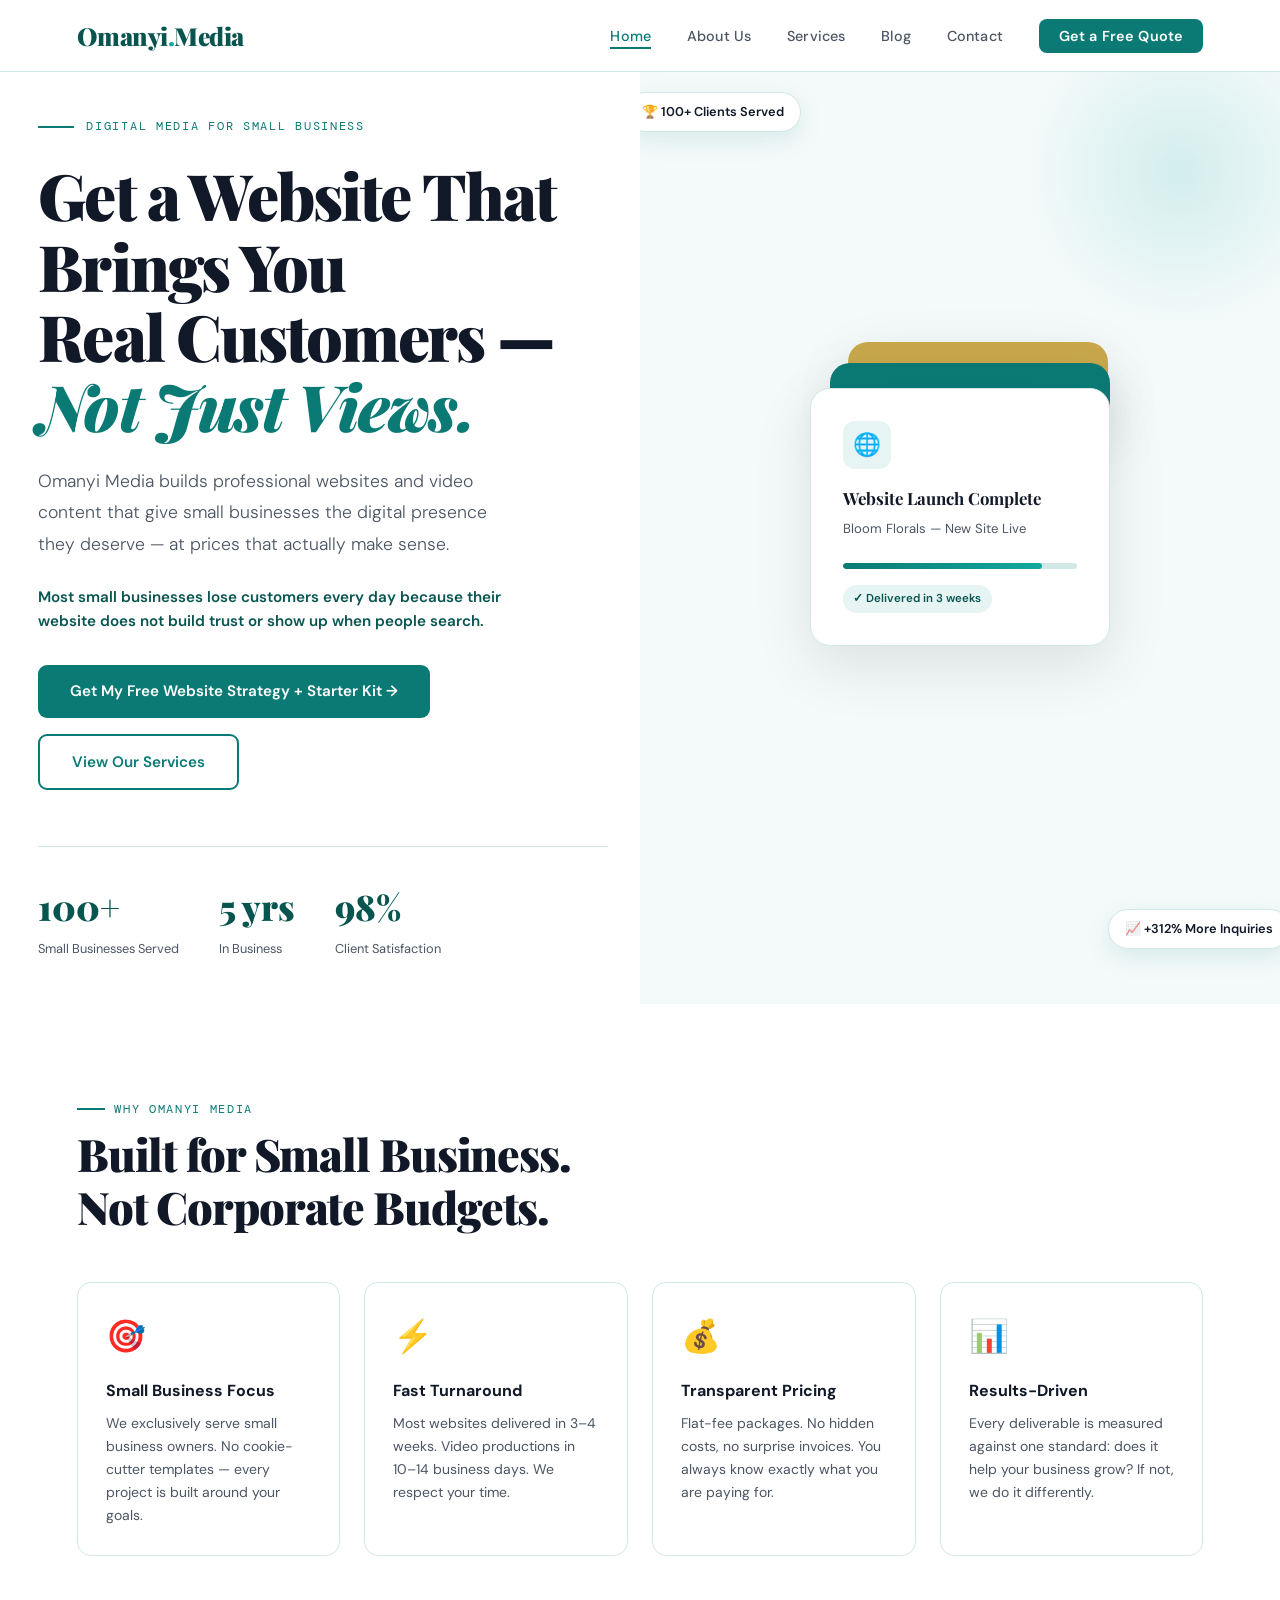
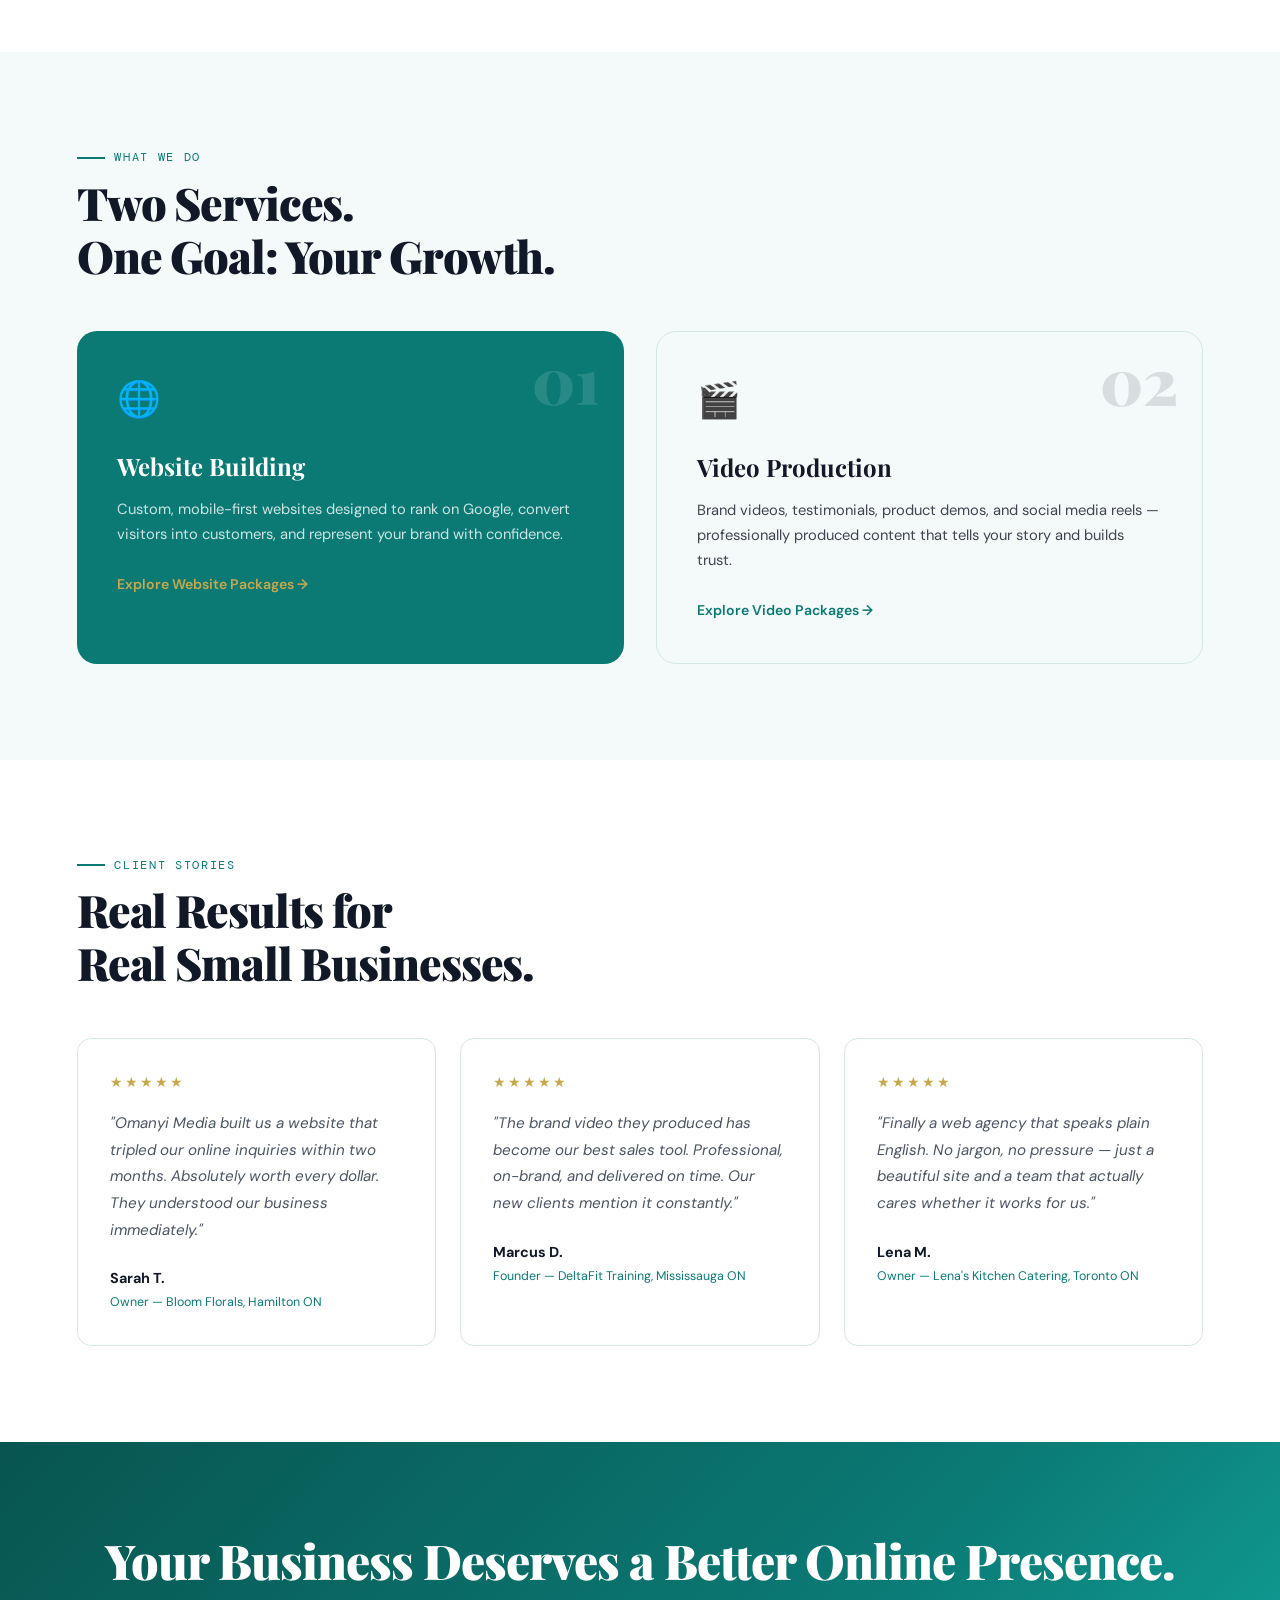
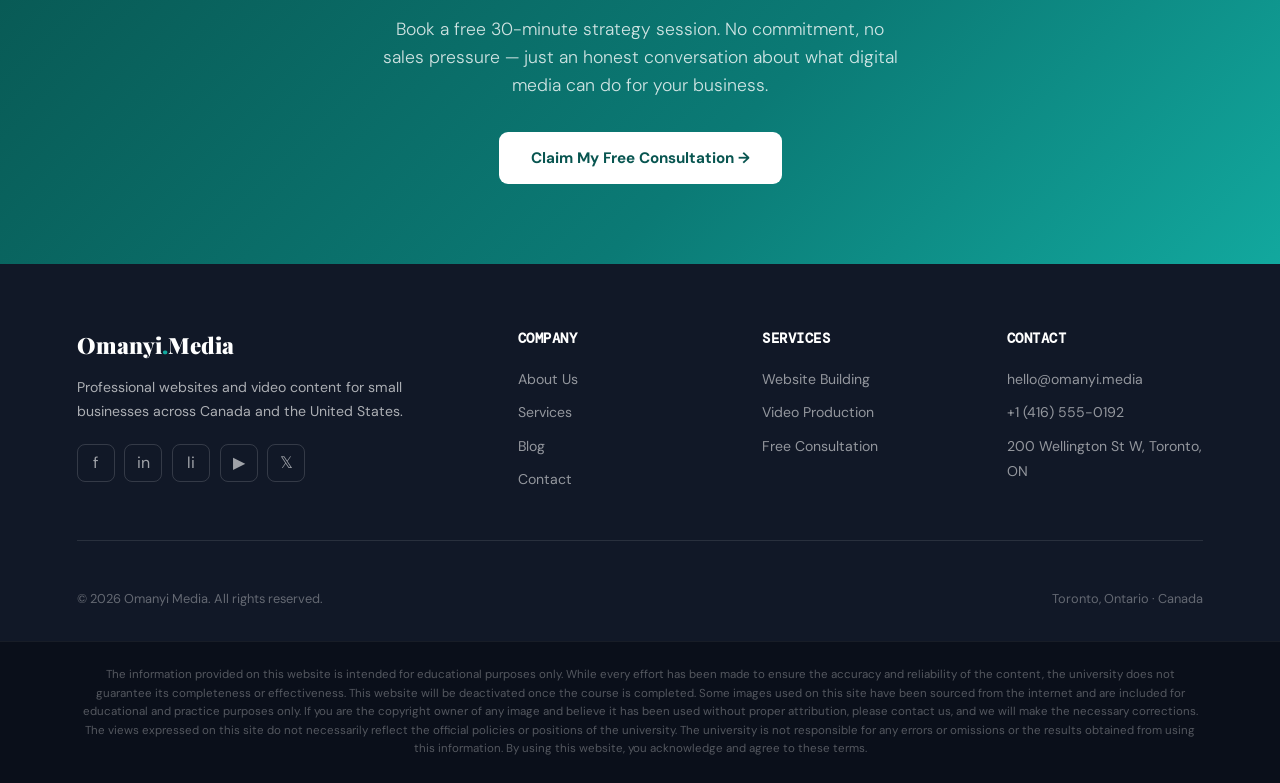
==== index.html @ 31e1c784 "Refine homepage and landing page messaging for stronger conversion" ====
<!DOCTYPE html>
<html lang="en">
<head>
  <meta charset="UTF-8">
  <meta name="viewport" content="width=device-width, initial-scale=1.0">
  <title>Omanyi Media — Digital Media for Small Business</title>
  <link rel="stylesheet" href="css/style.css">
  <style>
    /* ── HERO ── */
    .hero {
      padding-top: var(--nav-h);
      min-height: 100vh;
      display: grid;
      grid-template-columns: 1fr 1fr;
    }
    .hero-left {
      display: flex; flex-direction: column; justify-content: center;
      padding: 7% 5% 7% 6%;
    }
    .hero-eyebrow {
      font-family: 'DM Mono', monospace;
      font-size: 0.76rem; letter-spacing: 0.14em;
      color: var(--teal); text-transform: uppercase;
      display: flex; align-items: center; gap: 0.75rem;
      margin-bottom: 1.5rem;
    }
    .hero-eyebrow::before { content:''; width:36px; height:2px; background:var(--teal); }
    .hero h1 {
      font-family: 'Playfair Display', serif;
      font-size: clamp(2.8rem, 5vw, 4.4rem);
      font-weight: 900; line-height: 1.1;
      letter-spacing: -0.03em;
      color: var(--ink); margin-bottom: 1.5rem;
    }
    .hero h1 em { font-style: italic; color: var(--teal); }
    .hero-sub {
      font-size: 1.1rem; font-weight: 300;
      color: var(--ink-soft); line-height: 1.8;
      max-width: 480px; margin-bottom: 2.5rem;
    }
    .hero-actions { display: flex; gap: 1rem; flex-wrap: wrap; }
    .hero-stats {
      display: flex; gap: 2.5rem;
      margin-top: 3.5rem; padding-top: 2rem;
      border-top: 1px solid var(--border);
    }
    .stat-num {
      font-family: 'Playfair Display', serif;
      font-size: 2.2rem; font-weight: 900; color: var(--teal-dark);
    }
    .stat-label { font-size: 0.8rem; color: var(--ink-soft); margin-top: 0.2rem; }
 
    /* ── HERO RIGHT ── */
    .hero-right {
      background: var(--mist);
      display: flex; align-items: center; justify-content: center;
      position: relative; overflow: hidden;
      padding: 4rem 3rem;
    }
    .hero-right::before {
      content:'';
      position: absolute; top: -60px; right: -60px;
      width: 320px; height: 320px;
      background: radial-gradient(circle, rgba(18,168,158,0.15) 0%, transparent 70%);
      border-radius: 50%;
    }
    .hero-card-stack {
      position: relative; width: 320px; height: 420px;
    }
    .hcard {
      position: absolute; border-radius: 20px;
      padding: 2rem; box-shadow: 0 20px 60px rgba(0,0,0,0.1);
    }
    .hcard-main {
      background: var(--white); width: 300px;
      top: 60px; left: 10px; z-index: 3;
      border: 1px solid var(--border);
      animation: fadeUp 0.7s ease 0.2s both;
    }
    .hcard-b1 {
      background: var(--teal); width: 280px;
      top: 35px; left: 30px; z-index: 2; opacity: 0.55;
      animation: fadeUp 0.7s ease 0.05s both;
    }
    .hcard-b2 {
      background: var(--gold); width: 260px;
      top: 14px; left: 48px; z-index: 1; opacity: 0.3;
      animation: fadeUp 0.7s ease both;
    }
    .hcard-icon {
      width: 48px; height: 48px; border-radius: 12px;
      background: var(--teal-pale);
      display: flex; align-items: center; justify-content: center;
      font-size: 1.4rem; margin-bottom: 1rem;
    }
    .hcard-title {
      font-family: 'Playfair Display', serif;
      font-size: 1.05rem; font-weight: 700;
      color: var(--ink); margin-bottom: 0.4rem;
    }
    .hcard-sub { font-size: 0.82rem; color: var(--ink-soft); }
    .hcard-bar {
      margin-top: 1.5rem; height: 6px;
      background: var(--border); border-radius: 3px; overflow: hidden;
    }
    .hcard-bar-fill {
      height: 100%;
      background: linear-gradient(90deg, var(--teal), var(--teal-light));
      border-radius: 3px;
      animation: barGrow 1.8s ease-out 1s both;
    }
    .hcard-tag {
      margin-top: 1rem;
      display: inline-flex; align-items: center; gap: 0.4rem;
      background: var(--teal-pale); color: var(--teal-dark);
      font-size: 0.72rem; font-weight: 600;
      padding: 0.28rem 0.65rem; border-radius: 20px;
    }
    .floating-badge {
      position: absolute; z-index: 10;
      background: var(--white); border: 1px solid var(--border);
      border-radius: 50px; padding: 0.55rem 1rem;
      font-size: 0.8rem; font-weight: 600; color: var(--ink);
      box-shadow: 0 8px 24px var(--shadow);
      display: flex; align-items: center; gap: 0.5rem;
    }
    .badge-1 { bottom: 55px; right: -10px; animation: float 4s ease-in-out infinite; }
    .badge-2 { top: 20px;  left: -15px;  animation: float 4s ease-in-out 2s infinite; }
 
    /* ── VALUE PROPS ── */
    .vp-grid {
      display: grid; grid-template-columns: repeat(4, 1fr); gap: 1.5rem;
      margin-top: 3rem;
    }
    .vp-card {
      padding: 1.75rem; border: 1px solid var(--border);
      border-radius: var(--radius);
      transition: transform 0.2s, box-shadow 0.2s;
    }
    .vp-card:hover { transform: translateY(-4px); box-shadow: 0 16px 40px var(--shadow); }
    .vp-icon { font-size: 2rem; margin-bottom: 1rem; }
    .vp-title { font-weight: 700; font-size: 1rem; margin-bottom: 0.5rem; }
    .vp-desc { font-size: 0.875rem; color: var(--ink-soft); line-height: 1.65; }
 
    /* ── SERVICES PREVIEW ── */
    .svc-grid {
      display: grid; grid-template-columns: 1fr 1fr; gap: 2rem;
      margin-top: 3rem;
    }
    .svc-card {
      border-radius: 20px; padding: 2.5rem; position: relative; overflow: hidden;
      transition: transform 0.2s, box-shadow 0.2s;
    }
    .svc-card:hover { transform: translateY(-4px); box-shadow: 0 20px 48px var(--shadow); }
    .svc-card.teal { background: var(--teal); color: var(--white); }
    .svc-card.light { background: var(--mist); border: 1px solid var(--border); }
    .svc-num {
      font-family: 'Playfair Display', serif;
      font-size: 4rem; font-weight: 900; opacity: 0.12;
      position: absolute; top: 1rem; right: 1.5rem; line-height: 1;
    }
    .svc-icon { font-size: 2.2rem; margin-bottom: 1.25rem; }
    .svc-name {
      font-family: 'Playfair Display', serif;
      font-size: 1.5rem; font-weight: 700; margin-bottom: 0.75rem;
    }
    .svc-desc { font-size: 0.92rem; line-height: 1.7; opacity: 0.8; margin-bottom: 1.5rem; }
    .svc-link {
      font-size: 0.88rem; font-weight: 600;
      display: inline-flex; align-items: center; gap: 0.4rem;
    }
    .svc-card.teal .svc-link { color: var(--gold); }
    .svc-card.light .svc-link { color: var(--teal); }
 
    /* ── TESTIMONIALS ── */
    .testi-grid {
      display: grid; grid-template-columns: repeat(3, 1fr); gap: 1.5rem;
      margin-top: 3rem;
    }
    .testi-card {
      background: var(--white); border: 1px solid var(--border);
      border-radius: var(--radius); padding: 2rem;
    }
    .testi-stars { color: var(--gold); font-size: 0.9rem; margin-bottom: 1rem; letter-spacing: 2px; }
    .testi-text {
      font-size: 0.95rem; font-style: italic;
      color: var(--ink-soft); line-height: 1.75; margin-bottom: 1.5rem;
    }
    .testi-name { font-weight: 700; font-size: 0.9rem; }
    .testi-role { font-size: 0.78rem; color: var(--teal); margin-top: 0.2rem; }
 
    /* ── CTA BAND ── */
    .cta-band {
      background: linear-gradient(135deg, var(--teal-dark) 0%, var(--teal) 60%, var(--teal-light) 100%);
      padding: 5rem 6%; text-align: center; color: var(--white);
    }
    .cta-band h2 {
      font-family: 'Playfair Display', serif;
      font-size: clamp(2rem, 4vw, 3rem);
      font-weight: 900; margin-bottom: 1rem; letter-spacing: -0.02em;
    }
    .cta-band p {
      font-size: 1.1rem; opacity: 0.8; margin-bottom: 2rem;
      max-width: 520px; margin-left: auto; margin-right: auto;
      font-weight: 300;
    }
  </style>
</head>
<body>
 
<!-- NAV -->
<nav class="navbar">
  <a href="index.html" class="nav-logo">Omanyi<span>.</span>Media</a>
  <ul class="nav-links">
    <li><a href="index.html" class="active">Home</a></li>
    <li><a href="about.html">About Us</a></li>
    <li><a href="services.html">Services</a></li>
    <li><a href="blog.html">Blog</a></li>
    <li><a href="contact.html">Contact</a></li>
    <li><a href="landing.html" class="nav-cta">Get a Free Quote</a></li>
  </ul>
</nav>
 
<!-- HERO -->
<section class="hero">
  <div class="hero-left">
    <div class="hero-eyebrow fade-up">Digital Media for Small Business</div>
    <h1 class="fade-up delay-1">
  Get a Website That Brings You<br>
  Real Customers —<br>
  <em>Not Just Views.</em>
</h1>
    <p class="hero-sub fade-up delay-2">
  Omanyi Media builds professional websites and video content
  that give small businesses the digital presence they deserve —
  at prices that actually make sense.
</p>

<p class="urgency-note fade-up delay-2">
  Most small businesses lose customers every day because their website does not build trust or show up when people search.
</p>
    <div class="hero-actions fade-up delay-3">
      <a href="landing.html" class="btn-primary">Get My Free Website Strategy + Starter Kit →</a>
      <a href="services.html" class="btn-outline">View Our Services</a>
    </div>
    <div class="hero-stats fade-up delay-4">
      <div>
        <div class="stat-num">100+</div>
        <div class="stat-label">Small Businesses Served</div>
      </div>
      <div>
        <div class="stat-num">5 yrs</div>
        <div class="stat-label">In Business</div>
      </div>
      <div>
        <div class="stat-num">98%</div>
        <div class="stat-label">Client Satisfaction</div>
      </div>
    </div>
  </div>
 
  <div class="hero-right">
    <div class="floating-badge badge-2">🏆 100+ Clients Served</div>
    <div class="hero-card-stack">
      <div class="hcard hcard-b2"></div>
      <div class="hcard hcard-b1"></div>
      <div class="hcard hcard-main">
        <div class="hcard-icon">🌐</div>
        <div class="hcard-title">Website Launch Complete</div>
        <div class="hcard-sub">Bloom Florals — New Site Live</div>
        <div class="hcard-bar"><div class="hcard-bar-fill"></div></div>
        <div class="hcard-tag">✓ Delivered in 3 weeks</div>
      </div>
    </div>
    <div class="floating-badge badge-1">📈 +312% More Inquiries</div>
  </div>
</section>
 
<!-- VALUE PROPOSITIONS -->
<section class="section">
  <div class="section-label">Why Omanyi Media</div>
  <h2 class="section-title">Built for Small Business.<br>Not Corporate Budgets.</h2>
  <div class="vp-grid">
    <div class="vp-card">
      <div class="vp-icon">🎯</div>
      <div class="vp-title">Small Business Focus</div>
      <p class="vp-desc">We exclusively serve small business owners. No cookie-cutter templates — every project is built around your goals.</p>
    </div>
    <div class="vp-card">
      <div class="vp-icon">⚡</div>
      <div class="vp-title">Fast Turnaround</div>
      <p class="vp-desc">Most websites delivered in 3–4 weeks. Video productions in 10–14 business days. We respect your time.</p>
    </div>
    <div class="vp-card">
      <div class="vp-icon">💰</div>
      <div class="vp-title">Transparent Pricing</div>
      <p class="vp-desc">Flat-fee packages. No hidden costs, no surprise invoices. You always know exactly what you are paying for.</p>
    </div>
    <div class="vp-card">
      <div class="vp-icon">📊</div>
      <div class="vp-title">Results-Driven</div>
      <p class="vp-desc">Every deliverable is measured against one standard: does it help your business grow? If not, we do it differently.</p>
    </div>
  </div>
</section>
 
<!-- SERVICES PREVIEW -->
<section class="section section-alt">
  <div class="section-label">What We Do</div>
  <h2 class="section-title">Two Services.<br>One Goal: Your Growth.</h2>
  <div class="svc-grid">
    <div class="svc-card teal">
      <div class="svc-num">01</div>
      <div class="svc-icon">🌐</div>
      <div class="svc-name">Website Building</div>
      <p class="svc-desc">Custom, mobile-first websites designed to rank on Google, convert visitors into customers, and represent your brand with confidence.</p>
      <a href="services.html" class="svc-link">Explore Website Packages →</a>
    </div>
    <div class="svc-card light">
      <div class="svc-num">02</div>
      <div class="svc-icon">🎬</div>
      <div class="svc-name">Video Production</div>
      <p class="svc-desc">Brand videos, testimonials, product demos, and social media reels — professionally produced content that tells your story and builds trust.</p>
      <a href="services.html" class="svc-link">Explore Video Packages →</a>
    </div>
  </div>
</section>
 
<!-- TESTIMONIALS -->
<section class="section">
  <div class="section-label">Client Stories</div>
  <h2 class="section-title">Real Results for<br>Real Small Businesses.</h2>
  <div class="testi-grid">
    <div class="testi-card">
      <div class="testi-stars">★★★★★</div>
      <p class="testi-text">"Omanyi Media built us a website that tripled our online inquiries within two months. Absolutely worth every dollar. They understood our business immediately."</p>
      <div class="testi-name">Sarah T.</div>
      <div class="testi-role">Owner — Bloom Florals, Hamilton ON</div>
    </div>
    <div class="testi-card">
      <div class="testi-stars">★★★★★</div>
      <p class="testi-text">"The brand video they produced has become our best sales tool. Professional, on-brand, and delivered on time. Our new clients mention it constantly."</p>
      <div class="testi-name">Marcus D.</div>
      <div class="testi-role">Founder — DeltaFit Training, Mississauga ON</div>
    </div>
    <div class="testi-card">
      <div class="testi-stars">★★★★★</div>
      <p class="testi-text">"Finally a web agency that speaks plain English. No jargon, no pressure — just a beautiful site and a team that actually cares whether it works for us."</p>
      <div class="testi-name">Lena M.</div>
      <div class="testi-role">Owner — Lena's Kitchen Catering, Toronto ON</div>
    </div>
  </div>
</section>
 
<!-- CTA BAND -->
<section class="cta-band">
  <h2>Your Business Deserves a Better Online Presence.</h2>
  <p>Book a free 30-minute strategy session. No commitment, no sales pressure — just an honest conversation about what digital media can do for your business.</p>
  <a href="landing.html" class="btn-white">Claim My Free Consultation →</a>
</section>
 
<!-- FOOTER -->
<footer>
  <div class="footer-grid">
    <div>
      <a href="index.html" class="footer-logo">Omanyi<span>.</span>Media</a>
      <p class="footer-tagline">Professional websites and video content for small businesses across Canada and the United States.</p>
      <div class="social-row">
        <div class="social-btn" title="Facebook">f</div>
        <div class="social-btn" title="Instagram">in</div>
        <div class="social-btn" title="LinkedIn">li</div>
        <div class="social-btn" title="YouTube">▶</div>
        <div class="social-btn" title="X">𝕏</div>
      </div>
    </div>
    <div>
      <div class="footer-col-title">Company</div>
      <ul class="footer-links">
        <li><a href="about.html">About Us</a></li>
        <li><a href="services.html">Services</a></li>
        <li><a href="blog.html">Blog</a></li>
        <li><a href="contact.html">Contact</a></li>
      </ul>
    </div>
    <div>
      <div class="footer-col-title">Services</div>
      <ul class="footer-links">
        <li><a href="services.html">Website Building</a></li>
        <li><a href="services.html">Video Production</a></li>
        <li><a href="landing.html">Free Consultation</a></li>
      </ul>
    </div>
    <div>
      <div class="footer-col-title">Contact</div>
      <ul class="footer-links">
        <li><a href="mailto:hello@omanyi.media">hello@omanyi.media</a></li>
        <li><a href="tel:+14165550192">+1 (416) 555-0192</a></li>
        <li><a href="#">200 Wellington St W, Toronto, ON</a></li>
      </ul>
    </div>
  </div>
  <div class="footer-bottom">
    <span>© 2026 Omanyi Media. All rights reserved.</span>
    <span>Toronto, Ontario · Canada</span>
  </div>
</footer>
 
<div class="disclaimer-bar">
  The information provided on this website is intended for educational purposes only. While every effort has been made to ensure the accuracy and reliability of the content, the university does not guarantee its completeness or effectiveness. This website will be deactivated once the course is completed. Some images used on this site have been sourced from the internet and are included for educational and practice purposes only. If you are the copyright owner of any image and believe it has been used without proper attribution, please contact us, and we will make the necessary corrections. The views expressed on this site do not necessarily reflect the official policies or positions of the university. The university is not responsible for any errors or omissions or the results obtained from using this information. By using this website, you acknowledge and agree to these terms.
</div>
 
<script src="js/main.js"></script>
</body>
</html>
---- css/style.css ----
/* ─────────────────────────────────────────────
   OMANYI MEDIA — Global Stylesheet
   ───────────────────────────────────────────── */

@import url('https://fonts.googleapis.com/css2?family=Playfair+Display:ital,wght@0,400;0,700;0,900;1,400&family=DM+Sans:wght@300;400;500;600&family=DM+Mono:wght@400;500&display=swap');

:root {
  --teal:       #0B7A75;
  --teal-light: #12A89E;
  --teal-pale:  #E6F4F3;
  --teal-dark:  #085550;
  --ink:        #111827;
  --ink-soft:   #4B5563;
  --mist:       #F4FAFA;
  --white:      #FFFFFF;
  --gold:       #C9A84C;
  --border:     #D1E8E7;
  --shadow:     rgba(11,122,117,0.12);
  --radius:     14px;
  --nav-h:      72px;
}

*, *::before, *::after { box-sizing: border-box; margin: 0; padding: 0; }
html { scroll-behavior: smooth; font-size: 16px; }

body {
  font-family: 'DM Sans', sans-serif;
  background: var(--white);
  color: var(--ink);
  overflow-x: hidden;
  line-height: 1.6;
}

img { max-width: 100%; display: block; }
a { text-decoration: none; color: inherit; }

/* ── NAVIGATION ───────────────────────────────── */
.navbar {
  position: fixed; top: 0; left: 0; right: 0; z-index: 999;
  height: var(--nav-h);
  background: rgba(255,255,255,0.96);
  backdrop-filter: blur(14px);
  border-bottom: 1px solid var(--border);
  display: flex; align-items: center; justify-content: space-between;
  padding: 0 6%;
}

.nav-logo {
  font-family: 'Playfair Display', serif;
  font-size: 1.55rem; font-weight: 900;
  color: var(--teal-dark);
  letter-spacing: -0.02em;
}
.nav-logo span { color: var(--teal-light); }

.nav-links {
  display: flex; align-items: center; gap: 2.25rem;
  list-style: none;
}

.nav-links a {
  font-size: 0.9rem; font-weight: 500;
  color: var(--ink-soft);
  position: relative;
  transition: color 0.2s;
  letter-spacing: 0.01em;
}
.nav-links a::after {
  content: '';
  position: absolute; bottom: -4px; left: 0; right: 0;
  height: 2px; background: var(--teal);
  transform: scaleX(0); transform-origin: left;
  transition: transform 0.25s ease;
}
.nav-links a:hover,
.nav-links a.active { color: var(--teal); }
.nav-links a:hover::after,
.nav-links a.active::after { transform: scaleX(1); }

.nav-cta {
  background: var(--teal) !important;
  color: var(--white) !important;
  padding: 0.5rem 1.25rem;
  border-radius: 8px;
  transition: background 0.2s !important;
  font-weight: 600 !important;
}
.nav-cta:hover { background: var(--teal-dark) !important; }
.nav-cta::after { display: none !important; }

/* ── BUTTONS ──────────────────────────────────── */
.btn-primary {
  display: inline-flex; align-items: center; gap: 0.5rem;
  background: var(--teal); color: var(--white);
  padding: 0.875rem 2rem; border-radius: 9px;
  border: none; cursor: pointer;
  font-family: 'DM Sans', sans-serif;
  font-size: 0.95rem; font-weight: 600;
  transition: background 0.2s, transform 0.15s;
}
.btn-primary:hover { background: var(--teal-dark); transform: translateY(-2px); }

.btn-outline {
  display: inline-flex; align-items: center; gap: 0.5rem;
  background: transparent; color: var(--teal);
  padding: 0.875rem 2rem; border-radius: 9px;
  border: 2px solid var(--teal); cursor: pointer;
  font-family: 'DM Sans', sans-serif;
  font-size: 0.95rem; font-weight: 600;
  transition: all 0.2s;
}
.btn-outline:hover { background: var(--teal); color: var(--white); }

.btn-white {
  display: inline-flex; align-items: center; gap: 0.5rem;
  background: var(--white); color: var(--teal-dark);
  padding: 0.875rem 2rem; border-radius: 9px;
  border: none; cursor: pointer;
  font-family: 'DM Sans', sans-serif;
  font-size: 0.95rem; font-weight: 700;
  transition: all 0.2s;
}
.btn-white:hover { background: var(--teal-pale); }

/* ── SECTION SCAFFOLDING ─────────────────────── */
.section { padding: 6rem 6%; }
.section-alt { background: var(--mist); }
.section-dark { background: var(--teal-dark); color: var(--white); }

.section-label {
  font-family: 'DM Mono', monospace;
  font-size: 0.74rem; letter-spacing: 0.14em;
  color: var(--teal); text-transform: uppercase;
  margin-bottom: 0.6rem;
  display: flex; align-items: center; gap: 0.6rem;
}
.section-label::before {
  content: ''; width: 28px; height: 2px; background: var(--teal);
}
.section-dark .section-label { color: rgba(255,255,255,0.6); }
.section-dark .section-label::before { background: rgba(255,255,255,0.4); }

.section-title {
  font-family: 'Playfair Display', serif;
  font-size: clamp(2rem, 3.5vw, 2.8rem);
  font-weight: 900; line-height: 1.18;
  letter-spacing: -0.025em;
  color: var(--ink); margin-bottom: 1rem;
}
.section-dark .section-title { color: var(--white); }

.section-sub {
  font-size: 1.05rem; font-weight: 300;
  color: var(--ink-soft); line-height: 1.8;
  max-width: 540px;
}
.section-dark .section-sub { color: rgba(255,255,255,0.7); }

/* ── FOOTER ──────────────────────────────────── */
footer {
  background: var(--ink);
  color: rgba(255,255,255,0.65);
  padding: 4rem 6% 2rem;
}

.footer-grid {
  display: grid;
  grid-template-columns: 2fr 1fr 1fr 1fr;
  gap: 3rem;
  margin-bottom: 3rem;
  padding-bottom: 3rem;
  border-bottom: 1px solid rgba(255,255,255,0.1);
}

.footer-logo {
  font-family: 'Playfair Display', serif;
  font-size: 1.4rem; font-weight: 900;
  color: var(--white);
  margin-bottom: 0.75rem;
  display: block;
}
.footer-logo span { color: var(--teal-light); }

.footer-tagline {
  font-size: 0.88rem; line-height: 1.7;
  margin-bottom: 1.25rem;
}
.urgency-note {
  margin-top: -1rem;
  margin-bottom: 2rem;
  max-width: 500px;
  font-size: 0.95rem;
  font-weight: 600;
  line-height: 1.6;
  color: var(--teal-dark);
}
.social-row { display: flex; gap: 0.6rem; }
.social-btn {
  width: 38px; height: 38px;
  border: 1px solid rgba(255,255,255,0.15);
  border-radius: 8px;
  display: flex; align-items: center; justify-content: center;
  font-size: 1rem; cursor: pointer;
  transition: all 0.2s; color: rgba(255,255,255,0.6);
  background: transparent;
}
.social-btn:hover { background: var(--teal); border-color: var(--teal); color: white; }

.footer-col-title {
  font-size: 0.85rem; font-weight: 700;
  color: var(--white); letter-spacing: 0.04em;
  text-transform: uppercase; margin-bottom: 1rem;
  font-family: 'DM Mono', monospace;
}

.footer-links { list-style: none; display: flex; flex-direction: column; gap: 0.5rem; }
.footer-links a {
  font-size: 0.88rem; color: rgba(255,255,255,0.55);
  transition: color 0.2s;
}
.footer-links a:hover { color: var(--teal-light); }

.footer-bottom {
  display: flex; justify-content: space-between; align-items: center;
  font-size: 0.8rem; color: rgba(255,255,255,0.35);
}

/* ── DISCLAIMER BAR ──────────────────────────── */
.disclaimer-bar {
  background: #0a0f1a;
  color: rgba(255,255,255,0.3);
  font-size: 0.72rem; line-height: 1.6;
  padding: 1.5rem 6%;
  text-align: center;
  border-top: 1px solid rgba(255,255,255,0.06);
}

/* ── CARDS ────────────────────────────────────── */
.card {
  background: var(--white);
  border: 1px solid var(--border);
  border-radius: var(--radius);
  padding: 2rem;
  transition: transform 0.2s, box-shadow 0.2s;
}
.card:hover {
  transform: translateY(-4px);
  box-shadow: 0 20px 48px var(--shadow);
}

/* ── FORM ELEMENTS ───────────────────────────── */
.form-group { display: flex; flex-direction: column; gap: 0.4rem; margin-bottom: 1rem; }
.form-group label { font-size: 0.85rem; font-weight: 600; color: var(--ink); }
.form-group input,
.form-group select,
.form-group textarea {
  padding: 0.78rem 1rem;
  border: 1.5px solid var(--border);
  border-radius: 8px;
  font-family: 'DM Sans', sans-serif;
  font-size: 0.92rem; color: var(--ink);
  background: var(--white); outline: none;
  transition: border-color 0.2s, box-shadow 0.2s;
}
.form-group input:focus,
.form-group select:focus,
.form-group textarea:focus {
  border-color: var(--teal);
  box-shadow: 0 0 0 3px rgba(11,122,117,0.1);
}
.form-group textarea { resize: vertical; min-height: 130px; }
.form-row { display: grid; grid-template-columns: 1fr 1fr; gap: 1rem; }

/* ── KEYFRAMES ───────────────────────────────── */
@keyframes fadeUp {
  from { opacity: 0; transform: translateY(24px); }
  to   { opacity: 1; transform: translateY(0); }
}
@keyframes float {
  0%, 100% { transform: translateY(0); }
  50%       { transform: translateY(-10px); }
}
@keyframes barGrow {
  from { width: 0 }
  to   { width: 85% }
}

.fade-up { animation: fadeUp 0.65s ease both; }
.delay-1 { animation-delay: 0.1s; }
.delay-2 { animation-delay: 0.2s; }
.delay-3 { animation-delay: 0.35s; }
.delay-4 { animation-delay: 0.5s; }
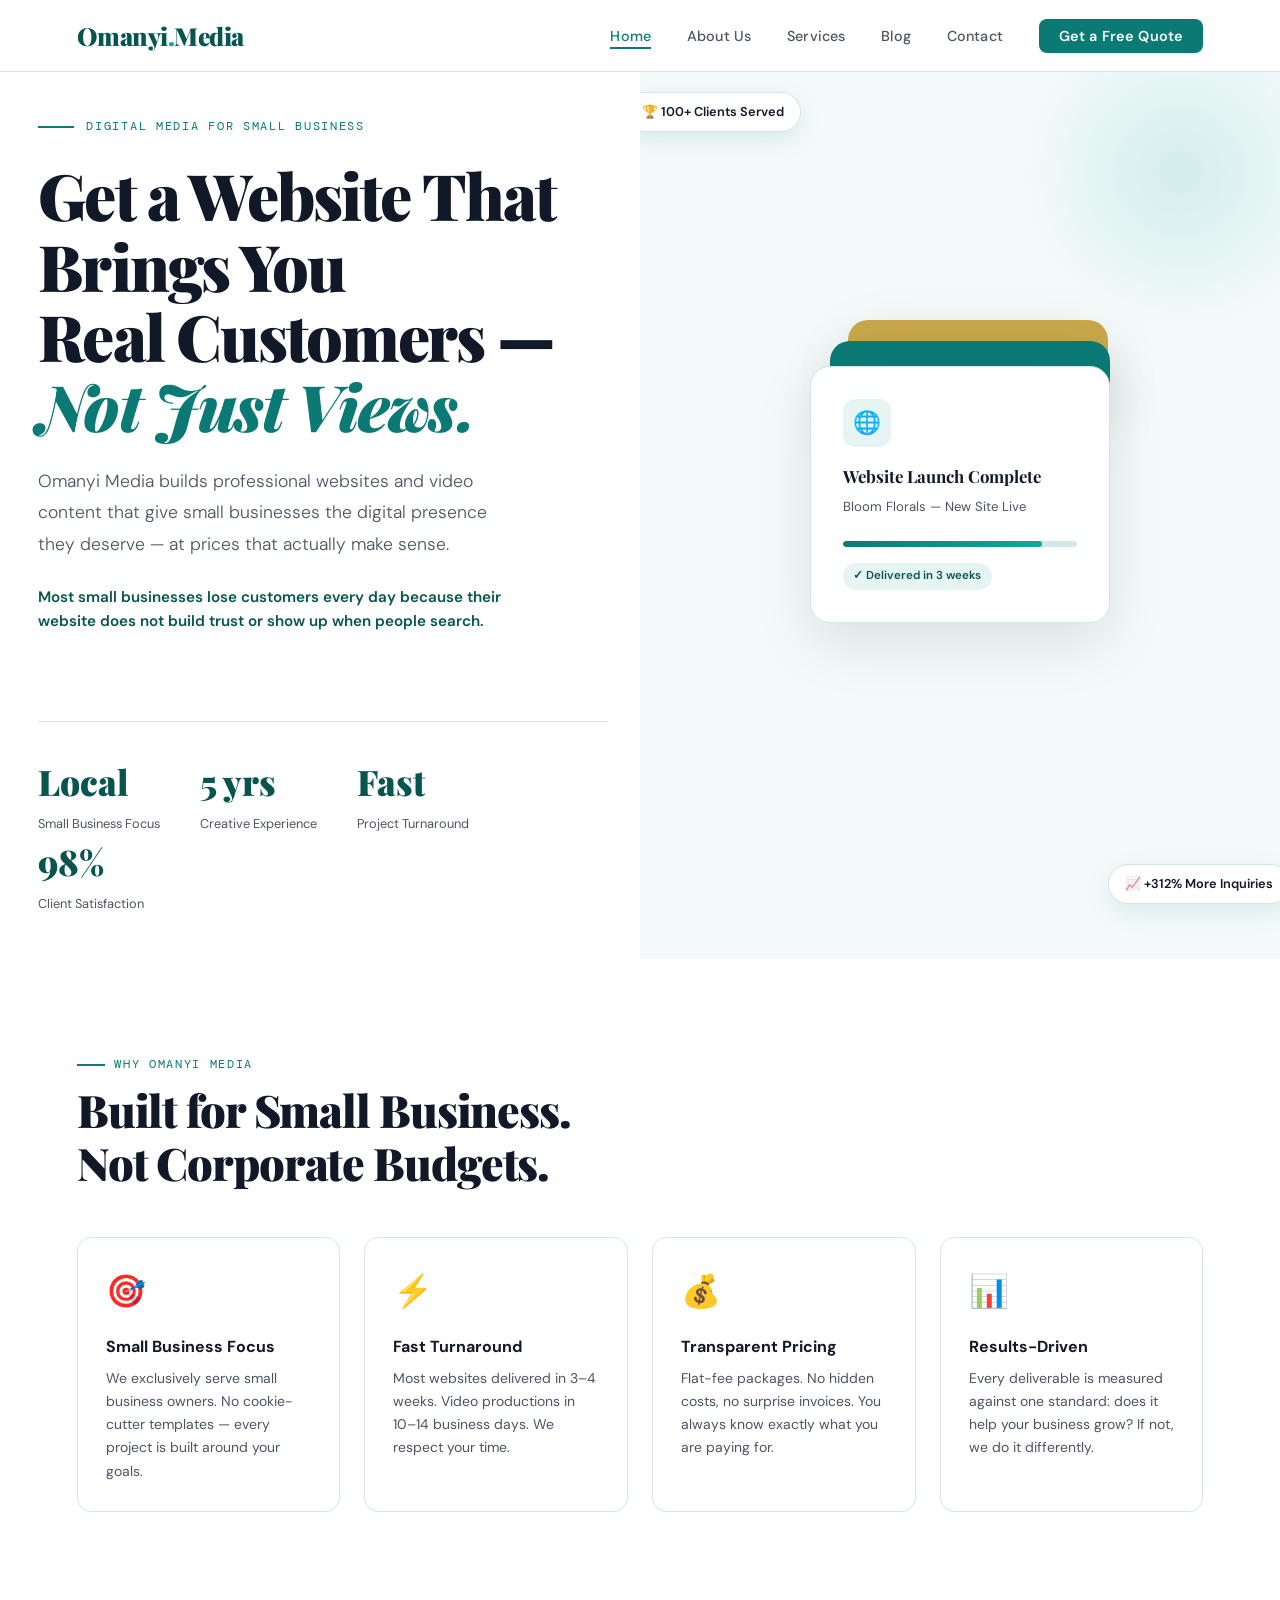
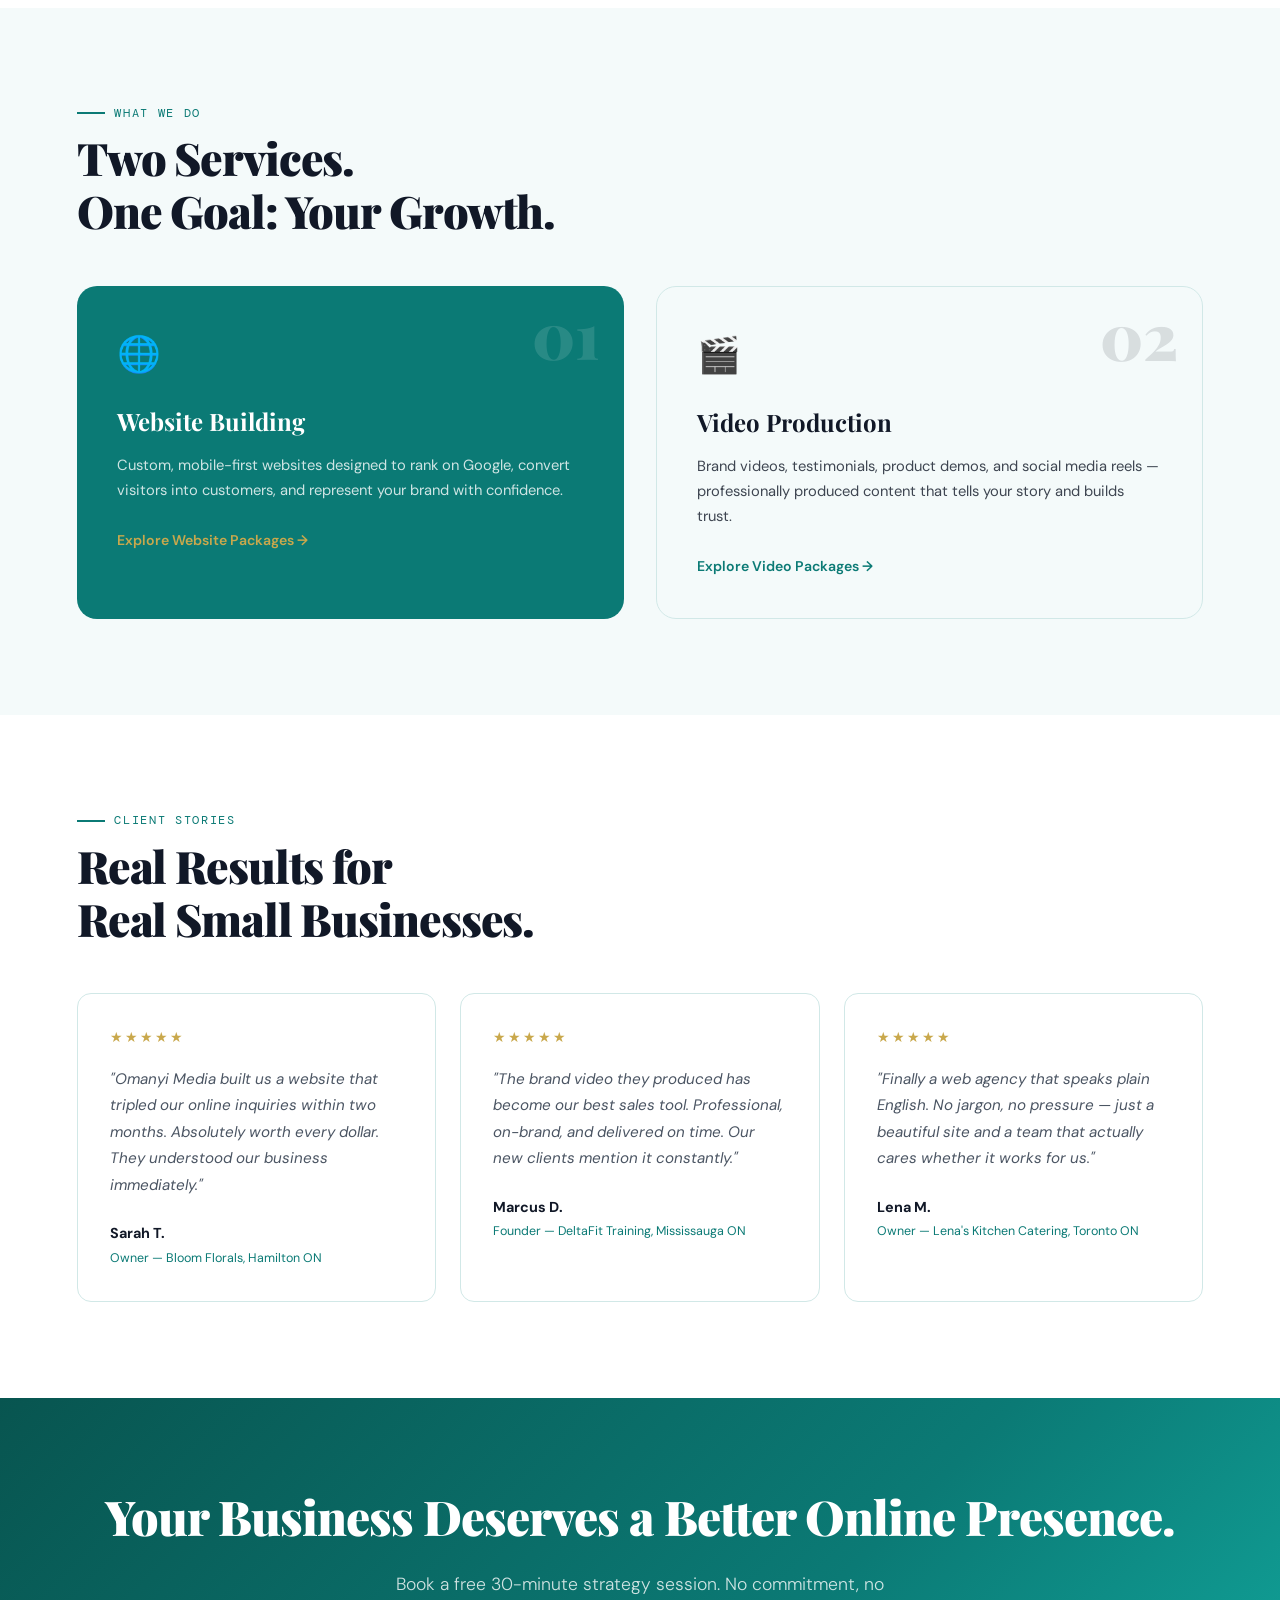
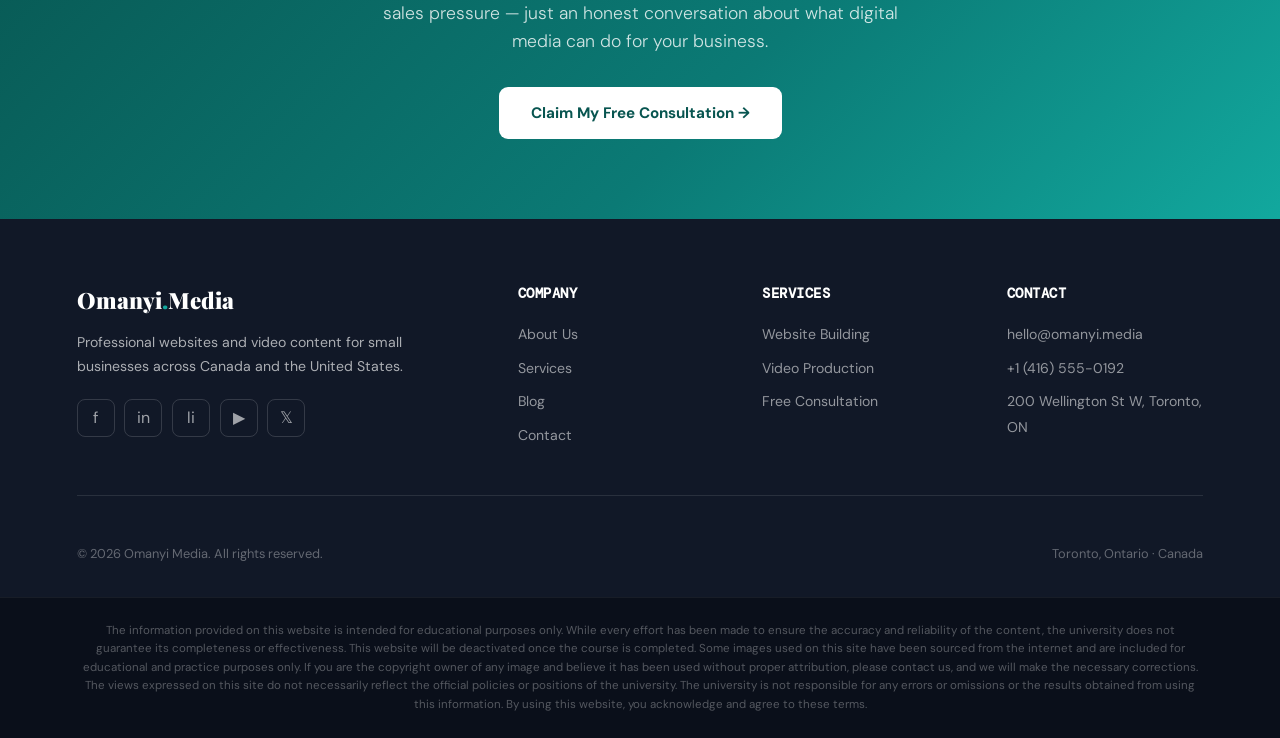
==== commit 44a438ca: "Move landing page styles into external stylesheet" ====
--- a/index.html
+++ b/index.html
@@ -239,20 +239,21 @@
 <p class="urgency-note fade-up delay-2">
   Most small businesses lose customers every day because their website does not build trust or show up when people search.
 </p>
-    <div class="hero-actions fade-up delay-3">
-      <a href="landing.html" class="btn-primary">Get My Free Website Strategy + Starter Kit →</a>
-      <a href="services.html" class="btn-outline">View Our Services</a>
-    </div>
+
     <div class="hero-stats fade-up delay-4">
-      <div>
-        <div class="stat-num">100+</div>
-        <div class="stat-label">Small Businesses Served</div>
-      </div>
-      <div>
-        <div class="stat-num">5 yrs</div>
-        <div class="stat-label">In Business</div>
-      </div>
-      <div>
+  <div>
+    <div class="stat-num">Local</div>
+    <div class="stat-label">Small Business Focus</div>
+  </div>
+  <div>
+    <div class="stat-num">5 yrs</div>
+    <div class="stat-label">Creative Experience</div>
+  </div>
+  <div>
+    <div class="stat-num">Fast</div>
+    <div class="stat-label">Project Turnaround</div>
+  </div>
+</div>
         <div class="stat-num">98%</div>
         <div class="stat-label">Client Satisfaction</div>
       </div>
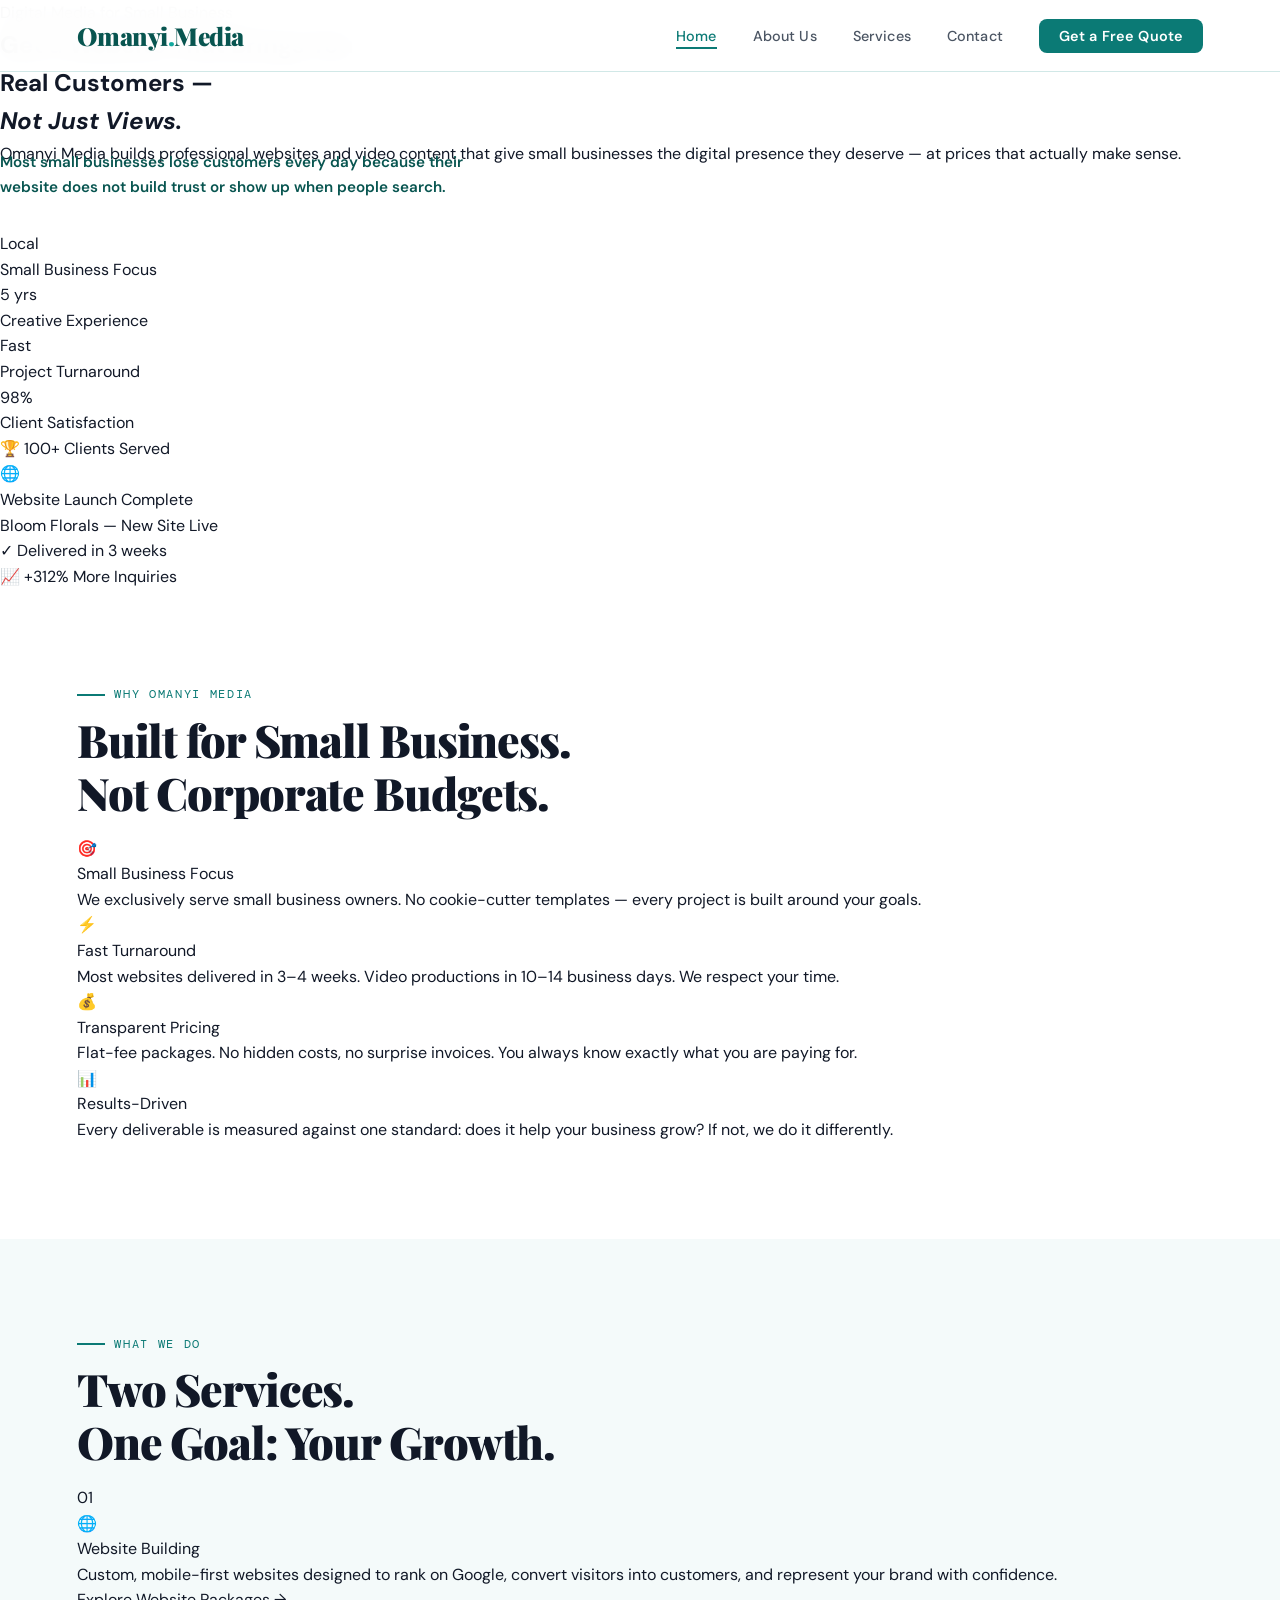
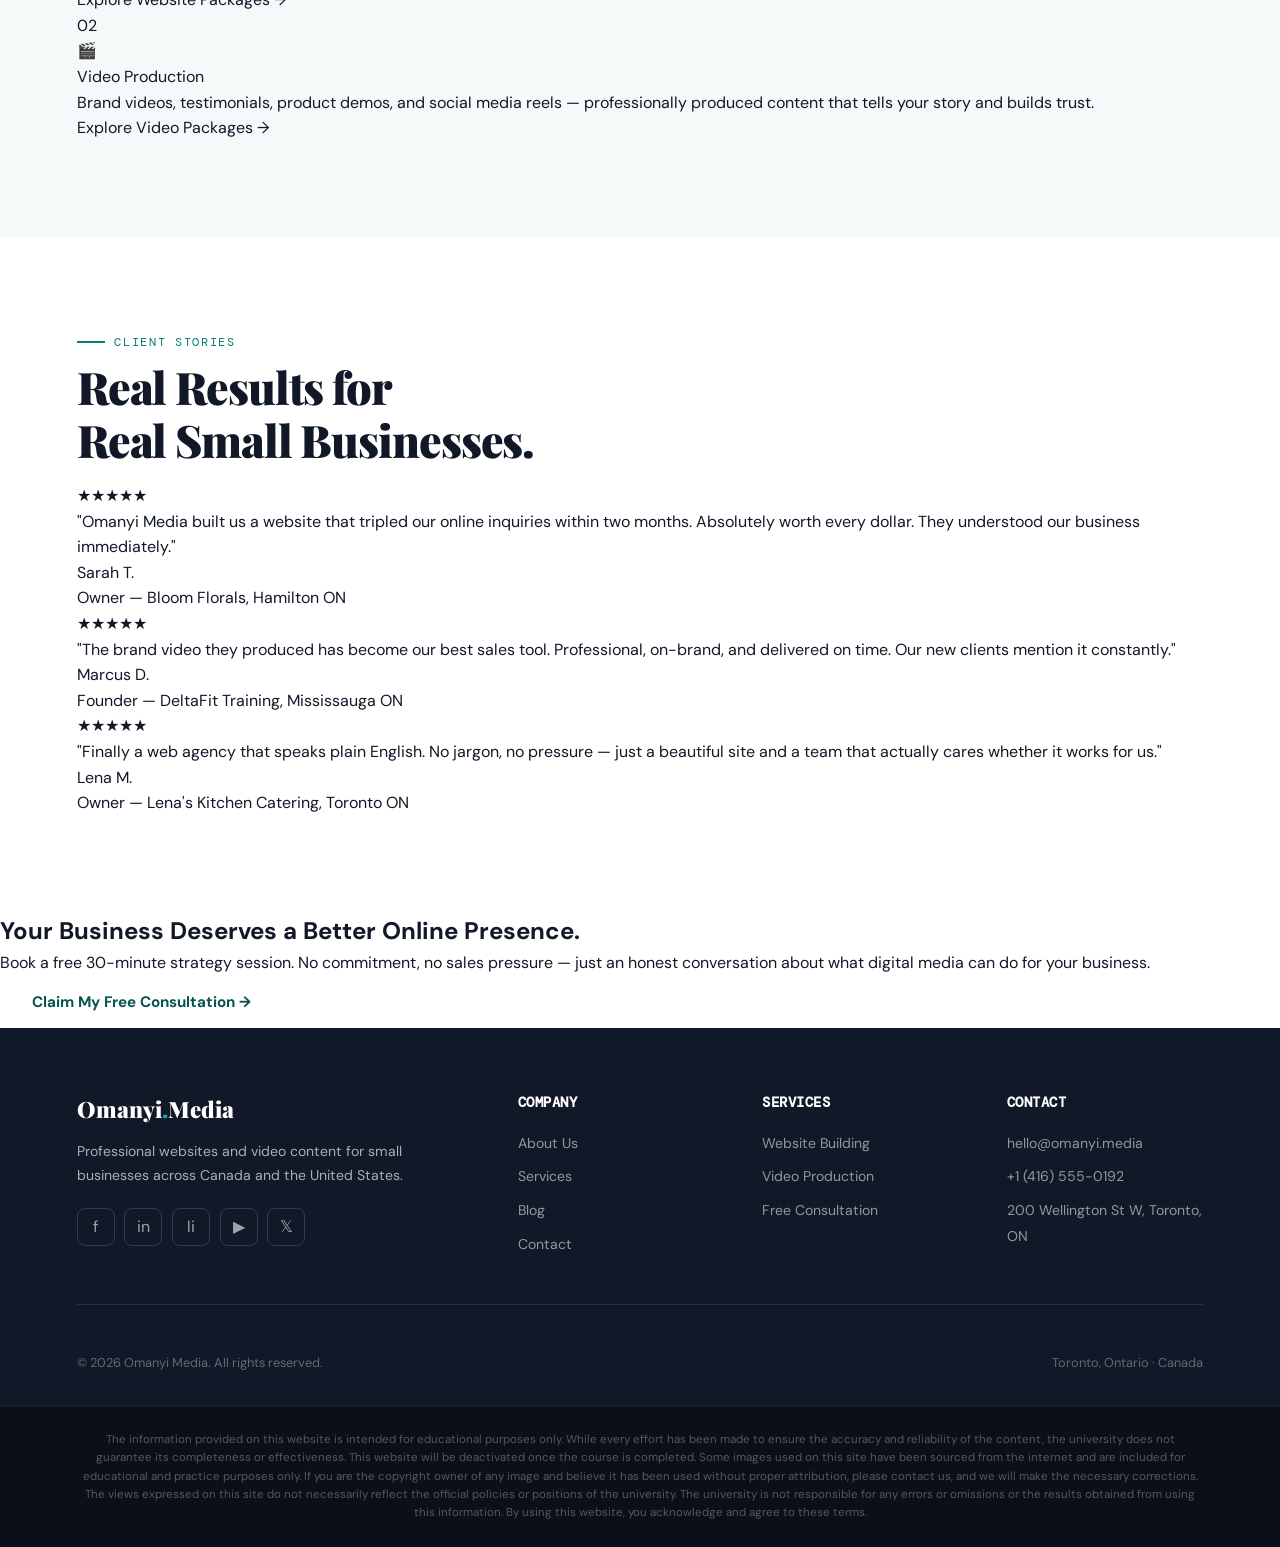
==== commit 8d0a7b0a: "changed the structure of the css files, css files for each html have their files in the css folders " ====
--- a/index.html
+++ b/index.html
@@ -5,207 +5,8 @@
   <meta name="viewport" content="width=device-width, initial-scale=1.0">
   <title>Omanyi Media — Digital Media for Small Business</title>
   <link rel="stylesheet" href="css/style.css">
-  <style>
-    /* ── HERO ── */
-    .hero {
-      padding-top: var(--nav-h);
-      min-height: 100vh;
-      display: grid;
-      grid-template-columns: 1fr 1fr;
-    }
-    .hero-left {
-      display: flex; flex-direction: column; justify-content: center;
-      padding: 7% 5% 7% 6%;
-    }
-    .hero-eyebrow {
-      font-family: 'DM Mono', monospace;
-      font-size: 0.76rem; letter-spacing: 0.14em;
-      color: var(--teal); text-transform: uppercase;
-      display: flex; align-items: center; gap: 0.75rem;
-      margin-bottom: 1.5rem;
-    }
-    .hero-eyebrow::before { content:''; width:36px; height:2px; background:var(--teal); }
-    .hero h1 {
-      font-family: 'Playfair Display', serif;
-      font-size: clamp(2.8rem, 5vw, 4.4rem);
-      font-weight: 900; line-height: 1.1;
-      letter-spacing: -0.03em;
-      color: var(--ink); margin-bottom: 1.5rem;
-    }
-    .hero h1 em { font-style: italic; color: var(--teal); }
-    .hero-sub {
-      font-size: 1.1rem; font-weight: 300;
-      color: var(--ink-soft); line-height: 1.8;
-      max-width: 480px; margin-bottom: 2.5rem;
-    }
-    .hero-actions { display: flex; gap: 1rem; flex-wrap: wrap; }
-    .hero-stats {
-      display: flex; gap: 2.5rem;
-      margin-top: 3.5rem; padding-top: 2rem;
-      border-top: 1px solid var(--border);
-    }
-    .stat-num {
-      font-family: 'Playfair Display', serif;
-      font-size: 2.2rem; font-weight: 900; color: var(--teal-dark);
-    }
-    .stat-label { font-size: 0.8rem; color: var(--ink-soft); margin-top: 0.2rem; }
- 
-    /* ── HERO RIGHT ── */
-    .hero-right {
-      background: var(--mist);
-      display: flex; align-items: center; justify-content: center;
-      position: relative; overflow: hidden;
-      padding: 4rem 3rem;
-    }
-    .hero-right::before {
-      content:'';
-      position: absolute; top: -60px; right: -60px;
-      width: 320px; height: 320px;
-      background: radial-gradient(circle, rgba(18,168,158,0.15) 0%, transparent 70%);
-      border-radius: 50%;
-    }
-    .hero-card-stack {
-      position: relative; width: 320px; height: 420px;
-    }
-    .hcard {
-      position: absolute; border-radius: 20px;
-      padding: 2rem; box-shadow: 0 20px 60px rgba(0,0,0,0.1);
-    }
-    .hcard-main {
-      background: var(--white); width: 300px;
-      top: 60px; left: 10px; z-index: 3;
-      border: 1px solid var(--border);
-      animation: fadeUp 0.7s ease 0.2s both;
-    }
-    .hcard-b1 {
-      background: var(--teal); width: 280px;
-      top: 35px; left: 30px; z-index: 2; opacity: 0.55;
-      animation: fadeUp 0.7s ease 0.05s both;
-    }
-    .hcard-b2 {
-      background: var(--gold); width: 260px;
-      top: 14px; left: 48px; z-index: 1; opacity: 0.3;
-      animation: fadeUp 0.7s ease both;
-    }
-    .hcard-icon {
-      width: 48px; height: 48px; border-radius: 12px;
-      background: var(--teal-pale);
-      display: flex; align-items: center; justify-content: center;
-      font-size: 1.4rem; margin-bottom: 1rem;
-    }
-    .hcard-title {
-      font-family: 'Playfair Display', serif;
-      font-size: 1.05rem; font-weight: 700;
-      color: var(--ink); margin-bottom: 0.4rem;
-    }
-    .hcard-sub { font-size: 0.82rem; color: var(--ink-soft); }
-    .hcard-bar {
-      margin-top: 1.5rem; height: 6px;
-      background: var(--border); border-radius: 3px; overflow: hidden;
-    }
-    .hcard-bar-fill {
-      height: 100%;
-      background: linear-gradient(90deg, var(--teal), var(--teal-light));
-      border-radius: 3px;
-      animation: barGrow 1.8s ease-out 1s both;
-    }
-    .hcard-tag {
-      margin-top: 1rem;
-      display: inline-flex; align-items: center; gap: 0.4rem;
-      background: var(--teal-pale); color: var(--teal-dark);
-      font-size: 0.72rem; font-weight: 600;
-      padding: 0.28rem 0.65rem; border-radius: 20px;
-    }
-    .floating-badge {
-      position: absolute; z-index: 10;
-      background: var(--white); border: 1px solid var(--border);
-      border-radius: 50px; padding: 0.55rem 1rem;
-      font-size: 0.8rem; font-weight: 600; color: var(--ink);
-      box-shadow: 0 8px 24px var(--shadow);
-      display: flex; align-items: center; gap: 0.5rem;
-    }
-    .badge-1 { bottom: 55px; right: -10px; animation: float 4s ease-in-out infinite; }
-    .badge-2 { top: 20px;  left: -15px;  animation: float 4s ease-in-out 2s infinite; }
- 
-    /* ── VALUE PROPS ── */
-    .vp-grid {
-      display: grid; grid-template-columns: repeat(4, 1fr); gap: 1.5rem;
-      margin-top: 3rem;
-    }
-    .vp-card {
-      padding: 1.75rem; border: 1px solid var(--border);
-      border-radius: var(--radius);
-      transition: transform 0.2s, box-shadow 0.2s;
-    }
-    .vp-card:hover { transform: translateY(-4px); box-shadow: 0 16px 40px var(--shadow); }
-    .vp-icon { font-size: 2rem; margin-bottom: 1rem; }
-    .vp-title { font-weight: 700; font-size: 1rem; margin-bottom: 0.5rem; }
-    .vp-desc { font-size: 0.875rem; color: var(--ink-soft); line-height: 1.65; }
- 
-    /* ── SERVICES PREVIEW ── */
-    .svc-grid {
-      display: grid; grid-template-columns: 1fr 1fr; gap: 2rem;
-      margin-top: 3rem;
-    }
-    .svc-card {
-      border-radius: 20px; padding: 2.5rem; position: relative; overflow: hidden;
-      transition: transform 0.2s, box-shadow 0.2s;
-    }
-    .svc-card:hover { transform: translateY(-4px); box-shadow: 0 20px 48px var(--shadow); }
-    .svc-card.teal { background: var(--teal); color: var(--white); }
-    .svc-card.light { background: var(--mist); border: 1px solid var(--border); }
-    .svc-num {
-      font-family: 'Playfair Display', serif;
-      font-size: 4rem; font-weight: 900; opacity: 0.12;
-      position: absolute; top: 1rem; right: 1.5rem; line-height: 1;
-    }
-    .svc-icon { font-size: 2.2rem; margin-bottom: 1.25rem; }
-    .svc-name {
-      font-family: 'Playfair Display', serif;
-      font-size: 1.5rem; font-weight: 700; margin-bottom: 0.75rem;
-    }
-    .svc-desc { font-size: 0.92rem; line-height: 1.7; opacity: 0.8; margin-bottom: 1.5rem; }
-    .svc-link {
-      font-size: 0.88rem; font-weight: 600;
-      display: inline-flex; align-items: center; gap: 0.4rem;
-    }
-    .svc-card.teal .svc-link { color: var(--gold); }
-    .svc-card.light .svc-link { color: var(--teal); }
- 
-    /* ── TESTIMONIALS ── */
-    .testi-grid {
-      display: grid; grid-template-columns: repeat(3, 1fr); gap: 1.5rem;
-      margin-top: 3rem;
-    }
-    .testi-card {
-      background: var(--white); border: 1px solid var(--border);
-      border-radius: var(--radius); padding: 2rem;
-    }
-    .testi-stars { color: var(--gold); font-size: 0.9rem; margin-bottom: 1rem; letter-spacing: 2px; }
-    .testi-text {
-      font-size: 0.95rem; font-style: italic;
-      color: var(--ink-soft); line-height: 1.75; margin-bottom: 1.5rem;
-    }
-    .testi-name { font-weight: 700; font-size: 0.9rem; }
-    .testi-role { font-size: 0.78rem; color: var(--teal); margin-top: 0.2rem; }
- 
-    /* ── CTA BAND ── */
-    .cta-band {
-      background: linear-gradient(135deg, var(--teal-dark) 0%, var(--teal) 60%, var(--teal-light) 100%);
-      padding: 5rem 6%; text-align: center; color: var(--white);
-    }
-    .cta-band h2 {
-      font-family: 'Playfair Display', serif;
-      font-size: clamp(2rem, 4vw, 3rem);
-      font-weight: 900; margin-bottom: 1rem; letter-spacing: -0.02em;
-    }
-    .cta-band p {
-      font-size: 1.1rem; opacity: 0.8; margin-bottom: 2rem;
-      max-width: 520px; margin-left: auto; margin-right: auto;
-      font-weight: 300;
-    }
-  </style>
 </head>
+
 <body>
  
 <!-- NAV -->
@@ -215,7 +16,7 @@
     <li><a href="index.html" class="active">Home</a></li>
     <li><a href="about.html">About Us</a></li>
     <li><a href="services.html">Services</a></li>
-    <li><a href="blog.html">Blog</a></li>
+ 
     <li><a href="contact.html">Contact</a></li>
     <li><a href="landing.html" class="nav-cta">Get a Free Quote</a></li>
   </ul>
--- a/css/style.css
+++ b/css/style.css
@@ -289,4 +289,518 @@
 .delay-1 { animation-delay: 0.1s; }
 .delay-2 { animation-delay: 0.2s; }
 .delay-3 { animation-delay: 0.35s; }
-.delay-4 { animation-delay: 0.5s; }+.delay-4 { animation-delay: 0.5s; }
+
+/* Landing Page Specific */
+
+    /* ── NO NAV BAR ON LANDING — FOCUSED EXPERIENCE ── */
+    .landing-nav {
+      position: fixed; top: 0; left: 0; right: 0; z-index: 999;
+      height: var(--nav-h);
+      background: rgba(8, 85, 80, 0.97);
+      backdrop-filter: blur(14px);
+      display: flex; align-items: center; justify-content: space-between;
+      padding: 0 6%;
+    }
+    .landing-nav .nav-logo { color: white; }
+    .landing-nav .nav-logo span { color: rgba(255,255,255,0.6); }
+    .landing-nav-right { font-size: 0.85rem; color: rgba(255,255,255,0.7); }
+    .landing-nav-right a { color: rgba(255,255,255,0.9); font-weight: 600; }
+
+    /* ── HERO ── */
+    .lp-hero {
+      padding-top: var(--nav-h);
+      background: linear-gradient(145deg, var(--teal-dark) 0%, var(--teal) 55%, #1AC8C0 100%);
+      padding-bottom: 0;
+      display: grid; grid-template-columns: 1fr 480px; gap: 4rem;
+      align-items: end; padding-left: 6%; padding-right: 6%;
+      min-height: 90vh;
+    }
+    .lp-hero-left { padding: 6rem 0 5rem; color: white; }
+    .lp-eyebrow {
+      font-family: 'DM Mono', monospace;
+      font-size: 0.75rem; letter-spacing: 0.14em; text-transform: uppercase;
+      color: rgba(255,255,255,0.7); margin-bottom: 1.25rem;
+      display: flex; align-items: center; gap: 0.6rem;
+    }
+    .lp-eyebrow::before { content:''; width:24px; height:1px; background:rgba(255,255,255,0.5); }
+    .lp-hero h1 {
+      font-family: 'Playfair Display', serif;
+      font-size: clamp(2.4rem, 5vw, 3.8rem);
+      font-weight: 900; line-height: 1.1; letter-spacing: -0.025em;
+      color: white; margin-bottom: 1.5rem;
+    }
+    .lp-hero p {
+      font-size: 1.1rem; font-weight: 300;
+      color: rgba(255,255,255,0.85); line-height: 1.8;
+      max-width: 480px; margin-bottom: 2rem;
+    }
+
+    .benefit-list { display: flex; flex-direction: column; gap: 0.75rem; margin-bottom: 2.5rem; }
+    .benefit-item {
+      display: flex; align-items: center; gap: 0.75rem;
+      font-size: 0.97rem; color: rgba(255,255,255,0.9);
+    }
+    .benefit-check {
+      width: 24px; height: 24px; border-radius: 50%;
+      background: rgba(255,255,255,0.2);
+      display: flex; align-items: center; justify-content: center;
+      font-size: 0.75rem; font-weight: 700; flex-shrink: 0;
+      color: white;
+    }
+
+    .trust-badges {
+      display: flex; gap: 1.25rem; flex-wrap: wrap;
+    }
+    .trust-badge {
+      background: rgba(255,255,255,0.1);
+      border: 1px solid rgba(255,255,255,0.2);
+      border-radius: 50px; padding: 0.4rem 0.9rem;
+      font-size: 0.8rem; color: rgba(255,255,255,0.85); font-weight: 500;
+    }
+
+    /* ── FORM PANEL ── */
+    .lp-form-panel {
+      background: white; border-radius: 24px 24px 0 0;
+      padding: 2.5rem; box-shadow: 0 -20px 60px rgba(0,0,0,0.15);
+      align-self: end;
+    }
+    .asset-promo {
+      background: var(--teal-pale); border: 1px solid var(--border);
+      border-radius: 12px; padding: 1.25rem;
+      display: flex; gap: 1rem; align-items: flex-start; margin-bottom: 2rem;
+    }
+    .asset-icon { font-size: 2rem; flex-shrink: 0; }
+    .asset-title { font-weight: 700; font-size: 0.9rem; color: var(--teal-dark); margin-bottom: 0.3rem; }
+    .asset-desc { font-size: 0.82rem; color: var(--ink-soft); line-height: 1.55; }
+
+    .form-heading {
+      font-family: 'Playfair Display', serif;
+      font-size: 1.5rem; font-weight: 700; color: var(--ink); margin-bottom: 0.3rem;
+    }
+    .form-sub { font-size: 0.87rem; color: var(--ink-soft); margin-bottom: 1.75rem; }
+
+    .lp-submit {
+      width: 100%; padding: 1rem; background: var(--teal);
+      color: white; border: none; border-radius: 10px;
+      font-family: 'DM Sans', sans-serif; font-size: 1rem; font-weight: 700;
+      cursor: pointer; transition: background 0.2s; margin-top: 0.5rem;
+    }
+    .lp-submit:hover { background: var(--teal-dark); }
+    .form-guarantee { font-size: 0.76rem; color: var(--ink-soft); text-align: center; margin-top: 0.75rem; }
+
+    /* ── SOCIAL PROOF STRIP ── */
+    .proof-strip {
+      background: var(--ink); padding: 3rem 6%; display: grid;
+      grid-template-columns: repeat(4, 1fr); gap: 2rem; text-align: center;
+    }
+    .proof-stat-num {
+      font-family: 'Playfair Display', serif;
+      font-size: 2.5rem; font-weight: 900; color: var(--teal-light);
+    }
+    .proof-stat-lbl { font-size: 0.85rem; color: rgba(255,255,255,0.6); margin-top: 0.25rem; }
+
+    /* ── TESTIMONIALS ── */
+    .lp-testimonials { padding: 5rem 6%; background: var(--mist); }
+    .lp-testi-grid { display: grid; grid-template-columns: repeat(2, 1fr); gap: 1.5rem; margin-top: 2.5rem; }
+    .lp-testi {
+      background: white; border: 1px solid var(--border);
+      border-radius: var(--radius); padding: 2rem;
+    }
+    .lp-stars { color: var(--gold); letter-spacing: 2px; margin-bottom: 0.75rem; }
+    .lp-testi-text { font-size: 0.95rem; font-style: italic; color: var(--ink-soft); line-height: 1.75; margin-bottom: 1.25rem; }
+    .lp-testi-name { font-weight: 700; font-size: 0.88rem; }
+    .lp-testi-role { font-size: 0.78rem; color: var(--teal); }
+
+    /* ── BOTTOM CTA ── */
+    .lp-bottom-cta {
+      background: var(--teal-dark); padding: 4rem 6%;
+      text-align: center; color: white;
+    }
+    .lp-bottom-cta h2 {
+      font-family: 'Playfair Display', serif;
+      font-size: 1.8rem; font-weight: 700; margin-bottom: 0.75rem;
+    }
+    .lp-bottom-cta p { font-size: 0.95rem; opacity: 0.8; margin-bottom: 1.5rem; font-weight: 300; }
+  
+/* Blog Specific */
+.page-hero {
+      padding-top: var(--nav-h);
+      background: var(--mist); border-bottom: 1px solid var(--border);
+      padding: calc(var(--nav-h) + 4rem) 6% 4rem;
+      text-align: center;
+    }
+    .page-hero h1 {
+      font-family: 'Playfair Display', serif;
+      font-size: clamp(2.4rem, 5vw, 3.8rem);
+      font-weight: 900; line-height: 1.1; letter-spacing: -0.025em; margin-bottom: 1rem;
+    }
+    .page-hero p { font-size: 1.05rem; color: var(--ink-soft); font-weight: 300; max-width: 500px; margin: 0 auto; }
+
+    /* ── BLOG GRID ── */
+    .blog-grid {
+      display: grid; grid-template-columns: repeat(2, 1fr); gap: 2.5rem;
+      margin-top: 3rem;
+    }
+    .blog-card {
+      border: 1px solid var(--border); border-radius: 20px;
+      overflow: hidden; transition: transform 0.2s, box-shadow 0.2s;
+      display: flex; flex-direction: column;
+    }
+    .blog-card:hover { transform: translateY(-6px); box-shadow: 0 24px 56px var(--shadow); }
+
+    .blog-thumb {
+      height: 240px; display: flex; align-items: center;
+      justify-content: center; position: relative; overflow: hidden;
+    }
+    .blog-thumb.t1 { background: linear-gradient(135deg, #C8EDEB 0%, #85C1BF 100%); }
+    .blog-thumb.t2 { background: linear-gradient(135deg, #FFF3D4 0%, #F5D98A 100%); }
+    .thumb-emoji { font-size: 5rem; }
+    .thumb-keywords {
+      position: absolute; bottom: 1rem; left: 1rem;
+      display: flex; gap: 0.4rem; flex-wrap: wrap;
+    }
+    .kw-tag {
+      background: rgba(255,255,255,0.9); color: var(--teal-dark);
+      font-size: 0.7rem; font-weight: 600;
+      padding: 0.25rem 0.6rem; border-radius: 20px;
+      font-family: 'DM Mono', monospace; letter-spacing: 0.04em;
+    }
+
+    .blog-body { padding: 2rem; flex: 1; display: flex; flex-direction: column; }
+    .blog-meta-top {
+      display: flex; align-items: center; gap: 1rem;
+      margin-bottom: 0.85rem; font-size: 0.8rem; color: var(--ink-soft);
+    }
+    .blog-cat {
+      background: var(--teal-pale); color: var(--teal-dark);
+      font-size: 0.72rem; font-weight: 700;
+      padding: 0.25rem 0.65rem; border-radius: 20px;
+      font-family: 'DM Mono', monospace; letter-spacing: 0.04em;
+    }
+    .blog-title {
+      font-family: 'Playfair Display', serif;
+      font-size: 1.35rem; font-weight: 700;
+      line-height: 1.3; color: var(--ink); margin-bottom: 0.85rem;
+    }
+    .blog-excerpt {
+      font-size: 0.9rem; color: var(--ink-soft); line-height: 1.75;
+      margin-bottom: 1.5rem; flex: 1;
+    }
+    .blog-footer {
+      display: flex; justify-content: space-between; align-items: center;
+      border-top: 1px solid var(--border); padding-top: 1.25rem;
+    }
+    .blog-author { font-size: 0.82rem; color: var(--ink-soft); }
+    .blog-author strong { color: var(--ink); }
+    .read-more {
+      font-size: 0.85rem; font-weight: 700; color: var(--teal);
+      display: flex; align-items: center; gap: 0.3rem;
+      transition: gap 0.2s;
+    }
+    .blog-card:hover .read-more { gap: 0.6rem; }
+
+    /* ── KEYWORDS INFO ── */
+    .keywords-box {
+      background: var(--mist); border: 1px solid var(--border);
+      border-radius: var(--radius); padding: 1.5rem;
+      margin-top: 1rem;
+    }
+    .keywords-box h4 { font-size: 0.85rem; font-weight: 700; margin-bottom: 0.75rem; color: var(--teal-dark); }
+    .kw-list { display: flex; flex-wrap: wrap; gap: 0.5rem; }
+    .kw-pill {
+      background: var(--white); border: 1px solid var(--border);
+      color: var(--ink-soft); font-size: 0.78rem;
+      padding: 0.3rem 0.75rem; border-radius: 20px;
+    }
+
+    /* ── NEWSLETTER ── */
+    .newsletter {
+      background: var(--teal-dark); border-radius: 24px;
+      padding: 3rem; color: white; text-align: center; margin-top: 4rem;
+    }
+    .newsletter h3 {
+      font-family: 'Playfair Display', serif;
+      font-size: 1.8rem; font-weight: 700; margin-bottom: 0.75rem;
+    }
+    .newsletter p { font-size: 0.95rem; opacity: 0.8; margin-bottom: 1.75rem; font-weight: 300; }
+    .nl-form { display: flex; gap: 0.75rem; max-width: 440px; margin: 0 auto; }
+    .nl-form input {
+      flex: 1; padding: 0.8rem 1rem; border-radius: 8px; border: none;
+      font-family: 'DM Sans', sans-serif; font-size: 0.9rem; outline: none;
+    }
+    .nl-form button {
+      padding: 0.8rem 1.5rem; background: var(--gold); color: var(--ink);
+      border: none; border-radius: 8px; font-weight: 700; cursor: pointer;
+      font-family: 'DM Sans', sans-serif; white-space: nowrap;
+      transition: opacity 0.2s;
+    }
+    .nl-form button:hover { opacity: 0.9; }
+/*blog-post-2.css*/
+.post-hero {
+      padding-top: var(--nav-h);
+      background: linear-gradient(135deg, #FFF3D4 0%, #F5D98A 100%);
+      padding: calc(var(--nav-h) + 4rem) 6% 5rem;
+      display: grid; grid-template-columns: 1fr 1fr; gap: 4rem; align-items: center;
+    }
+    .post-category {
+      background: var(--gold); color: var(--ink);
+      font-size: 0.72rem; font-weight: 700; letter-spacing: 0.1em;
+      text-transform: uppercase; font-family: 'DM Mono', monospace;
+      padding: 0.3rem 0.8rem; border-radius: 20px; display: inline-block;
+      margin-bottom: 1rem;
+    }
+    .post-hero h1 {
+      font-family: 'Playfair Display', serif;
+      font-size: clamp(2rem, 4vw, 3rem);
+      font-weight: 900; line-height: 1.15; letter-spacing: -0.025em;
+      color: var(--ink); margin-bottom: 1rem;
+    }
+    .post-meta { display: flex; gap: 1.5rem; flex-wrap: wrap; font-size: 0.85rem; color: var(--ink-soft); }
+    .post-meta span { display: flex; align-items: center; gap: 0.35rem; }
+    .post-visual {
+      background: white; border-radius: 20px; height: 320px;
+      display: flex; align-items: center; justify-content: center;
+      font-size: 6rem; box-shadow: 0 20px 60px rgba(0,0,0,0.1);
+    }
+ 
+    /* ── ARTICLE ── */
+    .article-layout { display: grid; grid-template-columns: 1fr 320px; gap: 4rem; align-items: start; }
+    article { max-width: 100%; }
+    .article-intro {
+      font-size: 1.15rem; font-weight: 400; color: var(--ink-soft);
+      line-height: 1.85; margin-bottom: 2.5rem;
+      padding-bottom: 2.5rem; border-bottom: 1px solid var(--border);
+    }
+    article h2 {
+      font-family: 'Playfair Display', serif;
+      font-size: 1.55rem; font-weight: 700; color: var(--ink);
+      margin: 2.5rem 0 1rem; letter-spacing: -0.015em;
+    }
+    article p { font-size: 1.02rem; color: var(--ink-soft); line-height: 1.85; margin-bottom: 1.25rem; }
+    article ul { padding-left: 1.25rem; margin-bottom: 1.5rem; display: flex; flex-direction: column; gap: 0.6rem; }
+    article ul li { font-size: 0.97rem; color: var(--ink-soft); line-height: 1.75; }
+ 
+    .numbered-sign {
+      display: flex; align-items: flex-start; gap: 1.5rem;
+      background: var(--mist); border: 1px solid var(--border);
+      border-radius: var(--radius); padding: 1.75rem; margin: 2.5rem 0;
+    }
+    .sign-num {
+      font-family: 'Playfair Display', serif;
+      font-size: 3rem; font-weight: 900; color: var(--teal);
+      line-height: 1; flex-shrink: 0;
+    }
+    .sign-body h3 {
+      font-family: 'Playfair Display', serif;
+      font-size: 1.2rem; font-weight: 700; color: var(--ink);
+      margin-bottom: 0.5rem;
+    }
+    .sign-body p { font-size: 0.95rem; color: var(--ink-soft); line-height: 1.75; margin: 0; }
+ 
+    .pull-quote {
+      background: #FFF8E6; border-left: 4px solid var(--gold);
+      border-radius: 0 var(--radius) var(--radius) 0;
+      padding: 1.5rem 2rem; margin: 2rem 0;
+    }
+    .pull-quote p {
+      font-family: 'Playfair Display', serif;
+      font-size: 1.2rem; font-style: italic; color: var(--ink);
+      line-height: 1.55; margin: 0;
+    }
+ .numbered-sign,
+article h2 {
+  scroll-margin-top: 120px;
+}
+    .keywords-strip {
+      background: var(--mist); border: 1px solid var(--border);
+      border-radius: var(--radius); padding: 1.25rem; margin-bottom: 2.5rem;
+    }
+    .keywords-strip h4 { font-size: 0.8rem; font-weight: 700; color: var(--teal-dark); margin-bottom: 0.6rem; }
+    .kw-list { display: flex; flex-wrap: wrap; gap: 0.5rem; }
+    .kw-pill { background: white; border: 1px solid var(--border); color: var(--ink-soft); font-size: 0.78rem; padding: 0.28rem 0.7rem; border-radius: 20px; }
+ 
+    .article-cta {
+      background: var(--teal-dark); color: white;
+      border-radius: 20px; padding: 2.5rem; text-align: center; margin-top: 3rem;
+    }
+    .article-cta h3 { font-family: 'Playfair Display', serif; font-size: 1.5rem; font-weight: 700; margin-bottom: 0.75rem; }
+    .article-cta p {
+  font-size: 0.95rem;
+  color: rgba(255,255,255,0.88);
+  margin-bottom: 1.5rem;
+  line-height: 1.7;
+  font-weight: 300;
+}
+    .sidebar { position: sticky; top: calc(var(--nav-h) + 2rem); }
+    .sidebar-card { background: var(--mist); border: 1px solid var(--border); border-radius: var(--radius); padding: 1.5rem; margin-bottom: 1.5rem; }
+    .sidebar-title { font-weight: 700; font-size: 0.9rem; margin-bottom: 1rem; color: var(--ink); }
+    .toc-link { display: block; font-size: 0.85rem; color: var(--ink-soft); padding: 0.4rem 0; border-bottom: 1px solid var(--border); transition: color 0.2s; }
+    .toc-link:last-child { border-bottom: none; }
+    .toc-link:hover { color: var(--teal); }
+    .related-post { display: flex; gap: 0.75rem; padding: 0.75rem 0; border-bottom: 1px solid var(--border); }
+    .related-post:last-child { border-bottom: none; }
+    .rp-thumb { width: 56px; height: 56px; border-radius: 10px; flex-shrink: 0; display: flex; align-items: center; justify-content: center; font-size: 1.6rem; background: linear-gradient(135deg, #C8EDEB, #85C1BF); }
+    .rp-title { font-size: 0.85rem; font-weight: 600; color: var(--ink); line-height: 1.4; }
+    .back-link { display: inline-flex; align-items: center; gap: 0.4rem; font-size: 0.85rem; font-weight: 600; color: var(--teal); margin-bottom: 2rem; }
+    .back-link:hover { text-decoration: underline; }
+
+    /*blog-post-1.css*/
+    .post-hero {
+      padding-top: var(--nav-h);
+      background: linear-gradient(135deg, #C8EDEB 0%, #85C1BF 100%);
+      padding: calc(var(--nav-h) + 4rem) 6% 5rem;
+      display: grid; grid-template-columns: 1fr 1fr; gap: 4rem; align-items: center;
+    }
+    
+    .post-category {
+      background: var(--teal); color: white;
+      font-size: 0.72rem; font-weight: 700; letter-spacing: 0.1em;
+      text-transform: uppercase; font-family: 'DM Mono', monospace;
+      padding: 0.3rem 0.8rem; border-radius: 20px; display: inline-block;
+      margin-bottom: 1rem;
+    }
+    .post-hero h1 {
+      font-family: 'Playfair Display', serif;
+      font-size: clamp(2rem, 4vw, 3rem);
+      font-weight: 900; line-height: 1.15; letter-spacing: -0.025em;
+      color: var(--ink); margin-bottom: 1rem;
+    }
+    .post-meta {
+      display: flex; gap: 1.5rem; flex-wrap: wrap;
+      font-size: 0.85rem; color: var(--ink-soft);
+    }
+    .post-meta span { display: flex; align-items: center; gap: 0.35rem; }
+    .post-visual {
+      background: white; border-radius: 20px;
+      height: 320px; display: flex; align-items: center; justify-content: center;
+      font-size: 6rem; box-shadow: 0 20px 60px rgba(0,0,0,0.1);
+    }
+
+    /* ── ARTICLE ── */
+    .article-layout {
+      display: grid; grid-template-columns: 1fr 320px; gap: 4rem; align-items: start;
+    }
+
+    article { max-width: 100%; }
+    .article-intro {
+      font-size: 1.15rem; font-weight: 400; color: var(--ink-soft);
+      line-height: 1.85; margin-bottom: 2.5rem;
+      padding-bottom: 2.5rem; border-bottom: 1px solid var(--border);
+    }
+    article h2 {
+      font-family: 'Playfair Display', serif;
+      font-size: 1.55rem; font-weight: 700;
+      color: var(--ink); margin: 2.5rem 0 1rem; letter-spacing: -0.015em;
+    }
+    article p {
+      font-size: 1.02rem; color: var(--ink-soft); line-height: 1.85; margin-bottom: 1.25rem;
+    }
+    article ul {
+      padding-left: 1.25rem; margin-bottom: 1.5rem;
+      display: flex; flex-direction: column; gap: 0.6rem;
+    }
+    article ul li { font-size: 0.97rem; color: var(--ink-soft); line-height: 1.75; }
+
+    .pull-quote {
+      background: var(--teal-pale); border-left: 4px solid var(--teal);
+      border-radius: 0 var(--radius) var(--radius) 0;
+      padding: 1.5rem 2rem; margin: 2rem 0;
+    }
+    .pull-quote p {
+      font-family: 'Playfair Display', serif;
+      font-size: 1.2rem; font-style: italic; color: var(--teal-dark);
+      line-height: 1.55; margin: 0;
+    }
+
+    .keywords-strip {
+      background: var(--mist); border: 1px solid var(--border);
+      border-radius: var(--radius); padding: 1.25rem;
+      margin-bottom: 2.5rem;
+    }
+    .keywords-strip h4 { font-size: 0.8rem; font-weight: 700; color: var(--teal-dark); margin-bottom: 0.6rem; }
+    .kw-list { display: flex; flex-wrap: wrap; gap: 0.5rem; }
+    .kw-pill {
+      background: white; border: 1px solid var(--border);
+      color: var(--ink-soft); font-size: 0.78rem;
+      padding: 0.28rem 0.7rem; border-radius: 20px;
+    }
+
+    /* ── CTA BOX ── */
+    .article-cta {
+      background: var(--teal); color: white;
+      border-radius: 20px; padding: 2.5rem; text-align: center; margin-top: 3rem;
+    }
+    .article-cta h3 {
+      font-family: 'Playfair Display', serif;
+      font-size: 1.5rem; font-weight: 700; margin-bottom: 0.75rem;
+    }
+    .article-cta p { font-size: 0.95rem; opacity: 0.85; margin-bottom: 1.5rem; line-height: 1.7; font-weight: 300; }
+
+    /* ── SIDEBAR ── */
+    .sidebar { position: sticky; top: calc(var(--nav-h) + 2rem); }
+    .sidebar-card {
+      background: var(--mist); border: 1px solid var(--border);
+      border-radius: var(--radius); padding: 1.5rem; margin-bottom: 1.5rem;
+    }
+    .sidebar-title { font-weight: 700; font-size: 0.9rem; margin-bottom: 1rem; color: var(--ink); }
+    .toc-link {
+      display: block; font-size: 0.85rem; color: var(--ink-soft);
+      padding: 0.4rem 0; border-bottom: 1px solid var(--border);
+      transition: color 0.2s;
+    }
+    .toc-link:last-child { border-bottom: none; }
+    .toc-link:hover { color: var(--teal); }
+    .related-post {
+      display: flex; gap: 0.75rem; padding: 0.75rem 0;
+      border-bottom: 1px solid var(--border);
+    }
+    .related-post:last-child { border-bottom: none; }
+    .rp-thumb {
+      width: 56px; height: 56px; border-radius: 10px; flex-shrink: 0;
+      display: flex; align-items: center; justify-content: center;
+      font-size: 1.6rem;
+      background: linear-gradient(135deg, #FFF3D4, #F5D98A);
+    }
+    .rp-title { font-size: 0.85rem; font-weight: 600; color: var(--ink); line-height: 1.4; }
+    .rp-cat { font-size: 0.75rem; color: var(--teal); margin-top: 0.2rem; }
+
+    .back-link {
+      display: inline-flex; align-items: center; gap: 0.4rem;
+      font-size: 0.85rem; font-weight: 600; color: var(--teal);
+      margin-bottom: 2rem;
+    }
+    .back-link:hover { text-decoration: underline; }
+
+    /* ===============================
+   MOBILE RESPONSIVE FIXES
+   =============================== */
+@media (max-width: 768px) {
+
+  .contact-layout {
+    grid-template-columns: 1fr;
+    gap: 2rem;
+  }
+
+  .page-hero {
+    padding: calc(var(--nav-h) + 2rem) 5% 3rem;
+  }
+
+  .page-hero p {
+    font-size: 0.95rem;
+    line-height: 1.6;
+  }
+
+  .contact-form-wrap {
+    padding: 1.5rem;
+  }
+
+  .form-row {
+    flex-direction: column;
+  }
+
+  .section {
+    padding: 3rem 5%;
+  }
+
+}
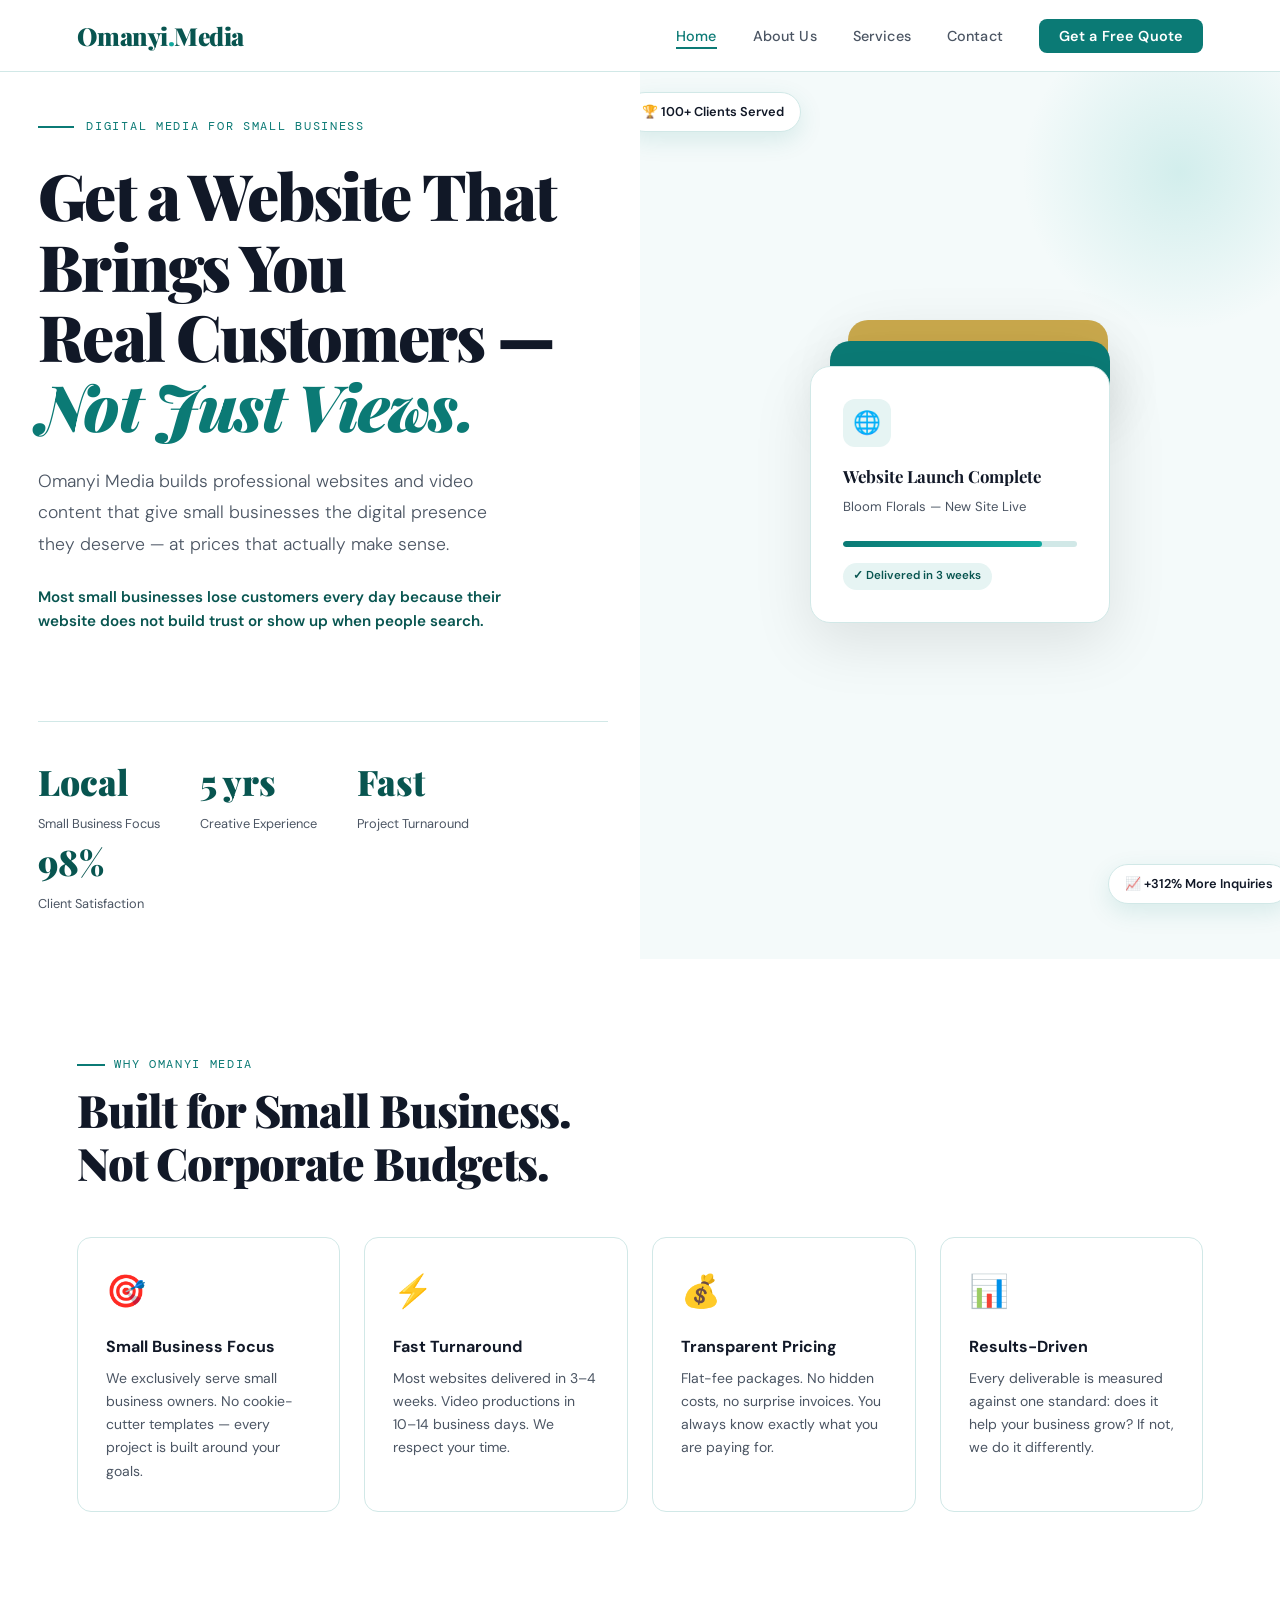
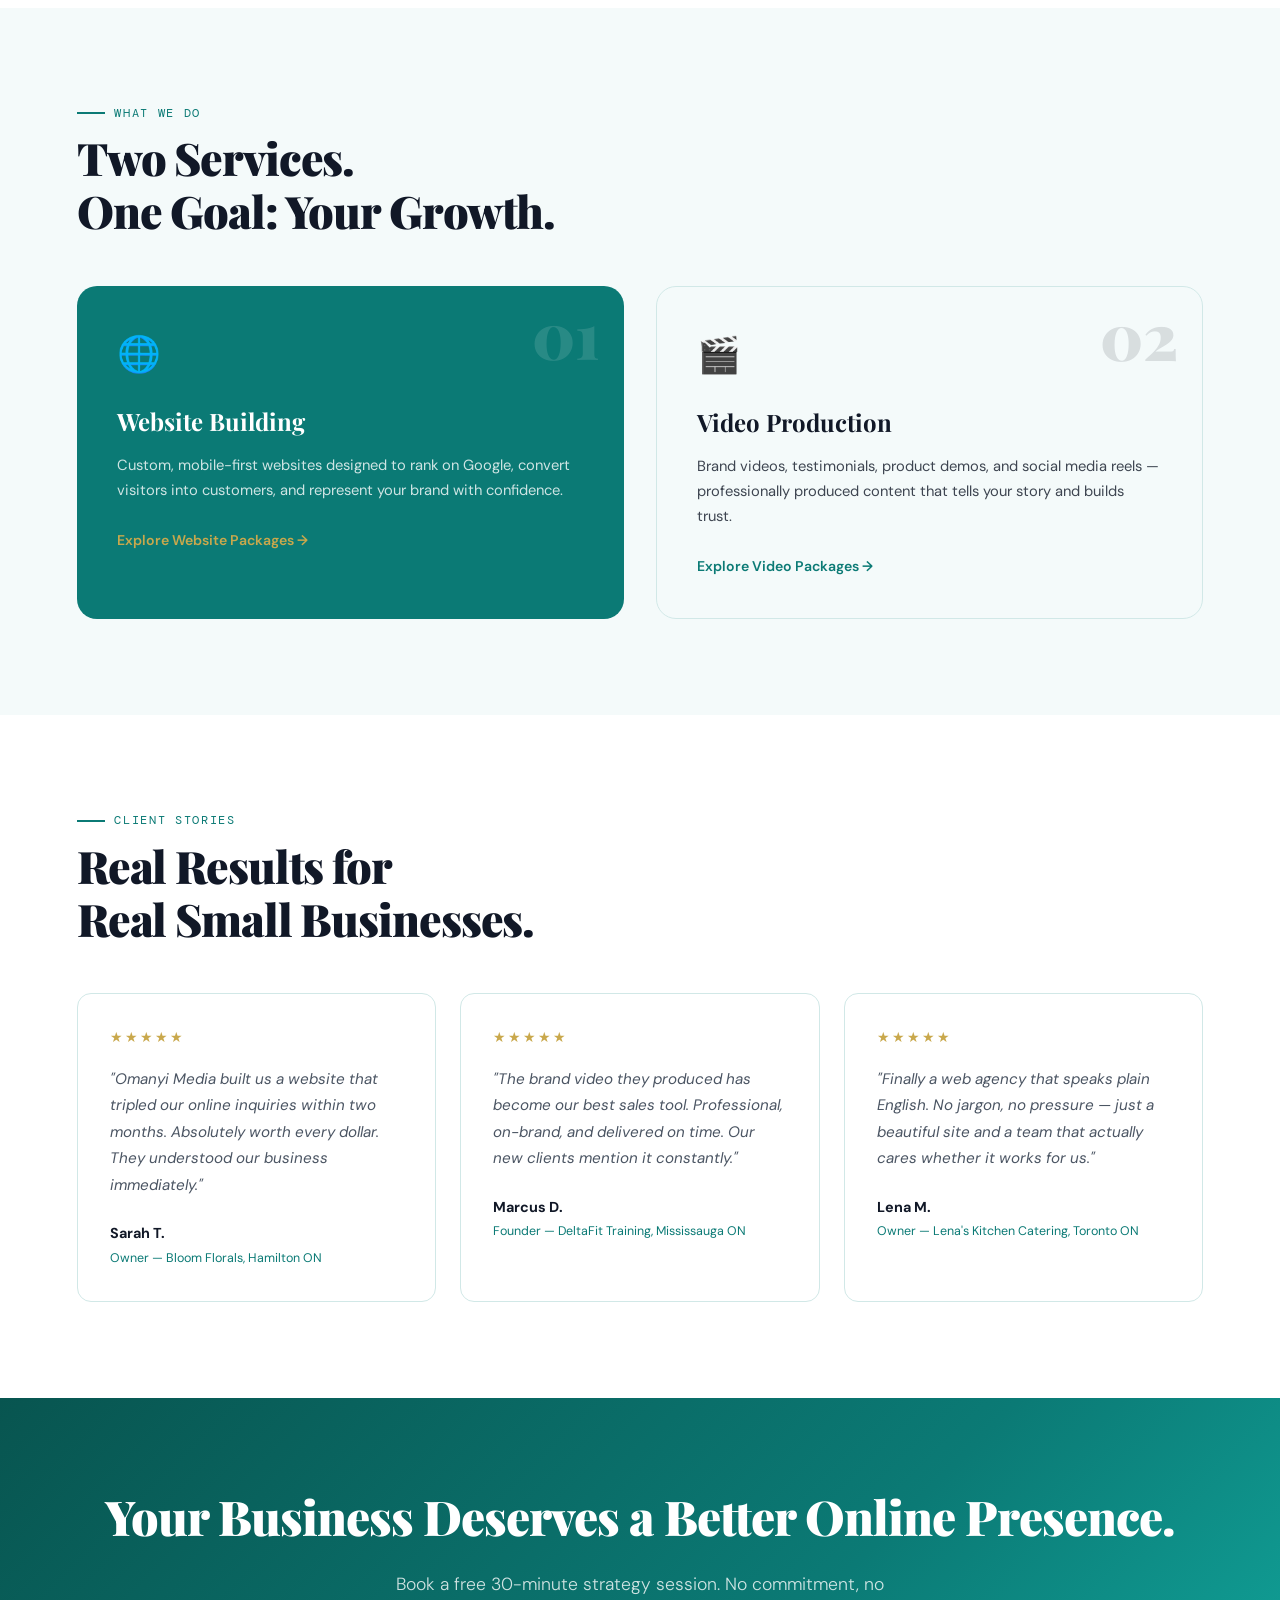
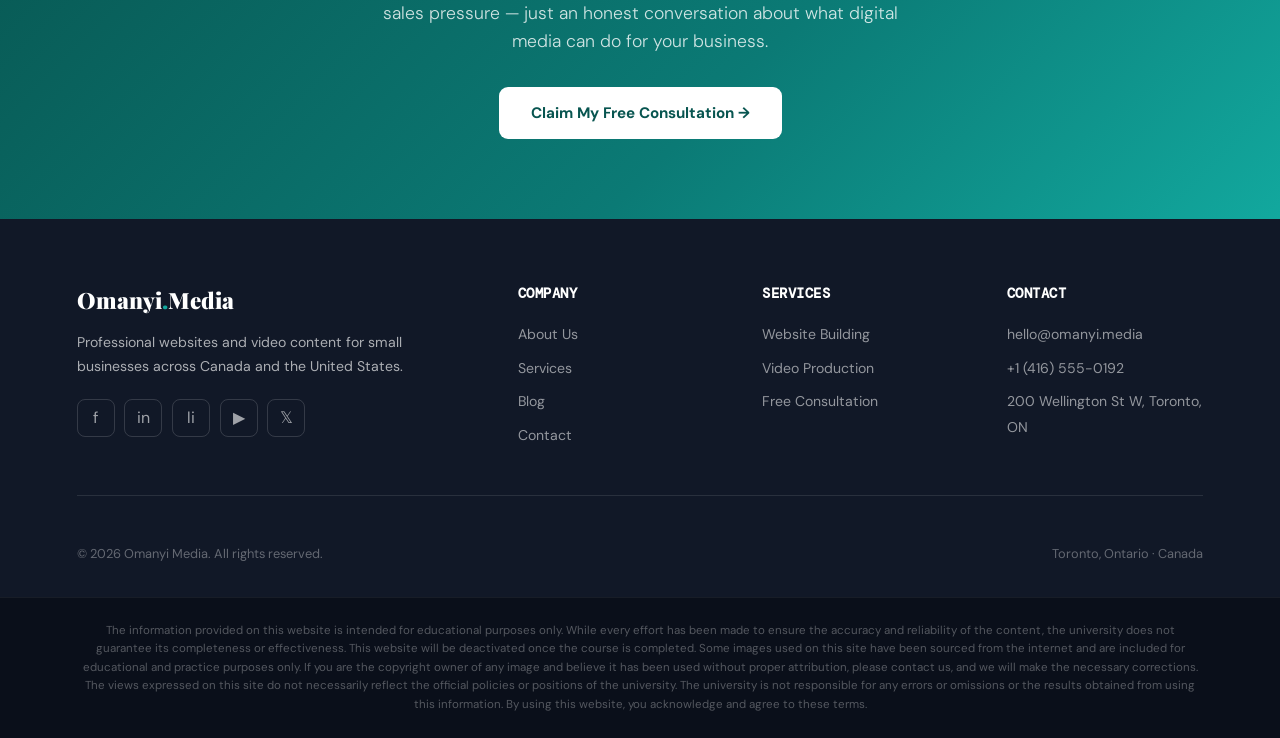
==== commit c931a090: "linked the html files to the css so they appear" ====
--- a/index.html
+++ b/index.html
@@ -5,6 +5,7 @@
   <meta name="viewport" content="width=device-width, initial-scale=1.0">
   <title>Omanyi Media — Digital Media for Small Business</title>
   <link rel="stylesheet" href="css/style.css">
+  <link rel="stylesheet" href="css/index.css">
 </head>
 
 <body>
--- a/css/index.css
+++ b/css/index.css
@@ -0,0 +1,198 @@
+/* ── HERO ── */
+.hero {
+    padding-top: var(--nav-h);
+    min-height: 100vh;
+    display: grid;
+    grid-template-columns: 1fr 1fr;
+  }
+  .hero-left {
+    display: flex; flex-direction: column; justify-content: center;
+    padding: 7% 5% 7% 6%;
+  }
+  .hero-eyebrow {
+    font-family: 'DM Mono', monospace;
+    font-size: 0.76rem; letter-spacing: 0.14em;
+    color: var(--teal); text-transform: uppercase;
+    display: flex; align-items: center; gap: 0.75rem;
+    margin-bottom: 1.5rem;
+  }
+  .hero-eyebrow::before { content:''; width:36px; height:2px; background:var(--teal); }
+  .hero h1 {
+    font-family: 'Playfair Display', serif;
+    font-size: clamp(2.8rem, 5vw, 4.4rem);
+    font-weight: 900; line-height: 1.1;
+    letter-spacing: -0.03em;
+    color: var(--ink); margin-bottom: 1.5rem;
+  }
+  .hero h1 em { font-style: italic; color: var(--teal); }
+  .hero-sub {
+    font-size: 1.1rem; font-weight: 300;
+    color: var(--ink-soft); line-height: 1.8;
+    max-width: 480px; margin-bottom: 2.5rem;
+  }
+  .hero-actions { display: flex; gap: 1rem; flex-wrap: wrap; }
+  .hero-stats {
+    display: flex; gap: 2.5rem;
+    margin-top: 3.5rem; padding-top: 2rem;
+    border-top: 1px solid var(--border);
+  }
+  .stat-num {
+    font-family: 'Playfair Display', serif;
+    font-size: 2.2rem; font-weight: 900; color: var(--teal-dark);
+  }
+  .stat-label { font-size: 0.8rem; color: var(--ink-soft); margin-top: 0.2rem; }
+
+  /* ── HERO RIGHT ── */
+  .hero-right {
+    background: var(--mist);
+    display: flex; align-items: center; justify-content: center;
+    position: relative; overflow: hidden;
+    padding: 4rem 3rem;
+  }
+  .hero-right::before {
+    content:'';
+    position: absolute; top: -60px; right: -60px;
+    width: 320px; height: 320px;
+    background: radial-gradient(circle, rgba(18,168,158,0.15) 0%, transparent 70%);
+    border-radius: 50%;
+  }
+  .hero-card-stack {
+    position: relative; width: 320px; height: 420px;
+  }
+  .hcard {
+    position: absolute; border-radius: 20px;
+    padding: 2rem; box-shadow: 0 20px 60px rgba(0,0,0,0.1);
+  }
+  .hcard-main {
+    background: var(--white); width: 300px;
+    top: 60px; left: 10px; z-index: 3;
+    border: 1px solid var(--border);
+    animation: fadeUp 0.7s ease 0.2s both;
+  }
+  .hcard-b1 {
+    background: var(--teal); width: 280px;
+    top: 35px; left: 30px; z-index: 2; opacity: 0.55;
+    animation: fadeUp 0.7s ease 0.05s both;
+  }
+  .hcard-b2 {
+    background: var(--gold); width: 260px;
+    top: 14px; left: 48px; z-index: 1; opacity: 0.3;
+    animation: fadeUp 0.7s ease both;
+  }
+  .hcard-icon {
+    width: 48px; height: 48px; border-radius: 12px;
+    background: var(--teal-pale);
+    display: flex; align-items: center; justify-content: center;
+    font-size: 1.4rem; margin-bottom: 1rem;
+  }
+  .hcard-title {
+    font-family: 'Playfair Display', serif;
+    font-size: 1.05rem; font-weight: 700;
+    color: var(--ink); margin-bottom: 0.4rem;
+  }
+  .hcard-sub { font-size: 0.82rem; color: var(--ink-soft); }
+  .hcard-bar {
+    margin-top: 1.5rem; height: 6px;
+    background: var(--border); border-radius: 3px; overflow: hidden;
+  }
+  .hcard-bar-fill {
+    height: 100%;
+    background: linear-gradient(90deg, var(--teal), var(--teal-light));
+    border-radius: 3px;
+    animation: barGrow 1.8s ease-out 1s both;
+  }
+  .hcard-tag {
+    margin-top: 1rem;
+    display: inline-flex; align-items: center; gap: 0.4rem;
+    background: var(--teal-pale); color: var(--teal-dark);
+    font-size: 0.72rem; font-weight: 600;
+    padding: 0.28rem 0.65rem; border-radius: 20px;
+  }
+  .floating-badge {
+    position: absolute; z-index: 10;
+    background: var(--white); border: 1px solid var(--border);
+    border-radius: 50px; padding: 0.55rem 1rem;
+    font-size: 0.8rem; font-weight: 600; color: var(--ink);
+    box-shadow: 0 8px 24px var(--shadow);
+    display: flex; align-items: center; gap: 0.5rem;
+  }
+  .badge-1 { bottom: 55px; right: -10px; animation: float 4s ease-in-out infinite; }
+  .badge-2 { top: 20px;  left: -15px;  animation: float 4s ease-in-out 2s infinite; }
+
+  /* ── VALUE PROPS ── */
+  .vp-grid {
+    display: grid; grid-template-columns: repeat(4, 1fr); gap: 1.5rem;
+    margin-top: 3rem;
+  }
+  .vp-card {
+    padding: 1.75rem; border: 1px solid var(--border);
+    border-radius: var(--radius);
+    transition: transform 0.2s, box-shadow 0.2s;
+  }
+  .vp-card:hover { transform: translateY(-4px); box-shadow: 0 16px 40px var(--shadow); }
+  .vp-icon { font-size: 2rem; margin-bottom: 1rem; }
+  .vp-title { font-weight: 700; font-size: 1rem; margin-bottom: 0.5rem; }
+  .vp-desc { font-size: 0.875rem; color: var(--ink-soft); line-height: 1.65; }
+
+  /* ── SERVICES PREVIEW ── */
+  .svc-grid {
+    display: grid; grid-template-columns: 1fr 1fr; gap: 2rem;
+    margin-top: 3rem;
+  }
+  .svc-card {
+    border-radius: 20px; padding: 2.5rem; position: relative; overflow: hidden;
+    transition: transform 0.2s, box-shadow 0.2s;
+  }
+  .svc-card:hover { transform: translateY(-4px); box-shadow: 0 20px 48px var(--shadow); }
+  .svc-card.teal { background: var(--teal); color: var(--white); }
+  .svc-card.light { background: var(--mist); border: 1px solid var(--border); }
+  .svc-num {
+    font-family: 'Playfair Display', serif;
+    font-size: 4rem; font-weight: 900; opacity: 0.12;
+    position: absolute; top: 1rem; right: 1.5rem; line-height: 1;
+  }
+  .svc-icon { font-size: 2.2rem; margin-bottom: 1.25rem; }
+  .svc-name {
+    font-family: 'Playfair Display', serif;
+    font-size: 1.5rem; font-weight: 700; margin-bottom: 0.75rem;
+  }
+  .svc-desc { font-size: 0.92rem; line-height: 1.7; opacity: 0.8; margin-bottom: 1.5rem; }
+  .svc-link {
+    font-size: 0.88rem; font-weight: 600;
+    display: inline-flex; align-items: center; gap: 0.4rem;
+  }
+  .svc-card.teal .svc-link { color: var(--gold); }
+  .svc-card.light .svc-link { color: var(--teal); }
+
+  /* ── TESTIMONIALS ── */
+  .testi-grid {
+    display: grid; grid-template-columns: repeat(3, 1fr); gap: 1.5rem;
+    margin-top: 3rem;
+  }
+  .testi-card {
+    background: var(--white); border: 1px solid var(--border);
+    border-radius: var(--radius); padding: 2rem;
+  }
+  .testi-stars { color: var(--gold); font-size: 0.9rem; margin-bottom: 1rem; letter-spacing: 2px; }
+  .testi-text {
+    font-size: 0.95rem; font-style: italic;
+    color: var(--ink-soft); line-height: 1.75; margin-bottom: 1.5rem;
+  }
+  .testi-name { font-weight: 700; font-size: 0.9rem; }
+  .testi-role { font-size: 0.78rem; color: var(--teal); margin-top: 0.2rem; }
+
+  /* ── CTA BAND ── */
+  .cta-band {
+    background: linear-gradient(135deg, var(--teal-dark) 0%, var(--teal) 60%, var(--teal-light) 100%);
+    padding: 5rem 6%; text-align: center; color: var(--white);
+  }
+  .cta-band h2 {
+    font-family: 'Playfair Display', serif;
+    font-size: clamp(2rem, 4vw, 3rem);
+    font-weight: 900; margin-bottom: 1rem; letter-spacing: -0.02em;
+  }
+  .cta-band p {
+    font-size: 1.1rem; opacity: 0.8; margin-bottom: 2rem;
+    max-width: 520px; margin-left: auto; margin-right: auto;
+    font-weight: 300;
+  }
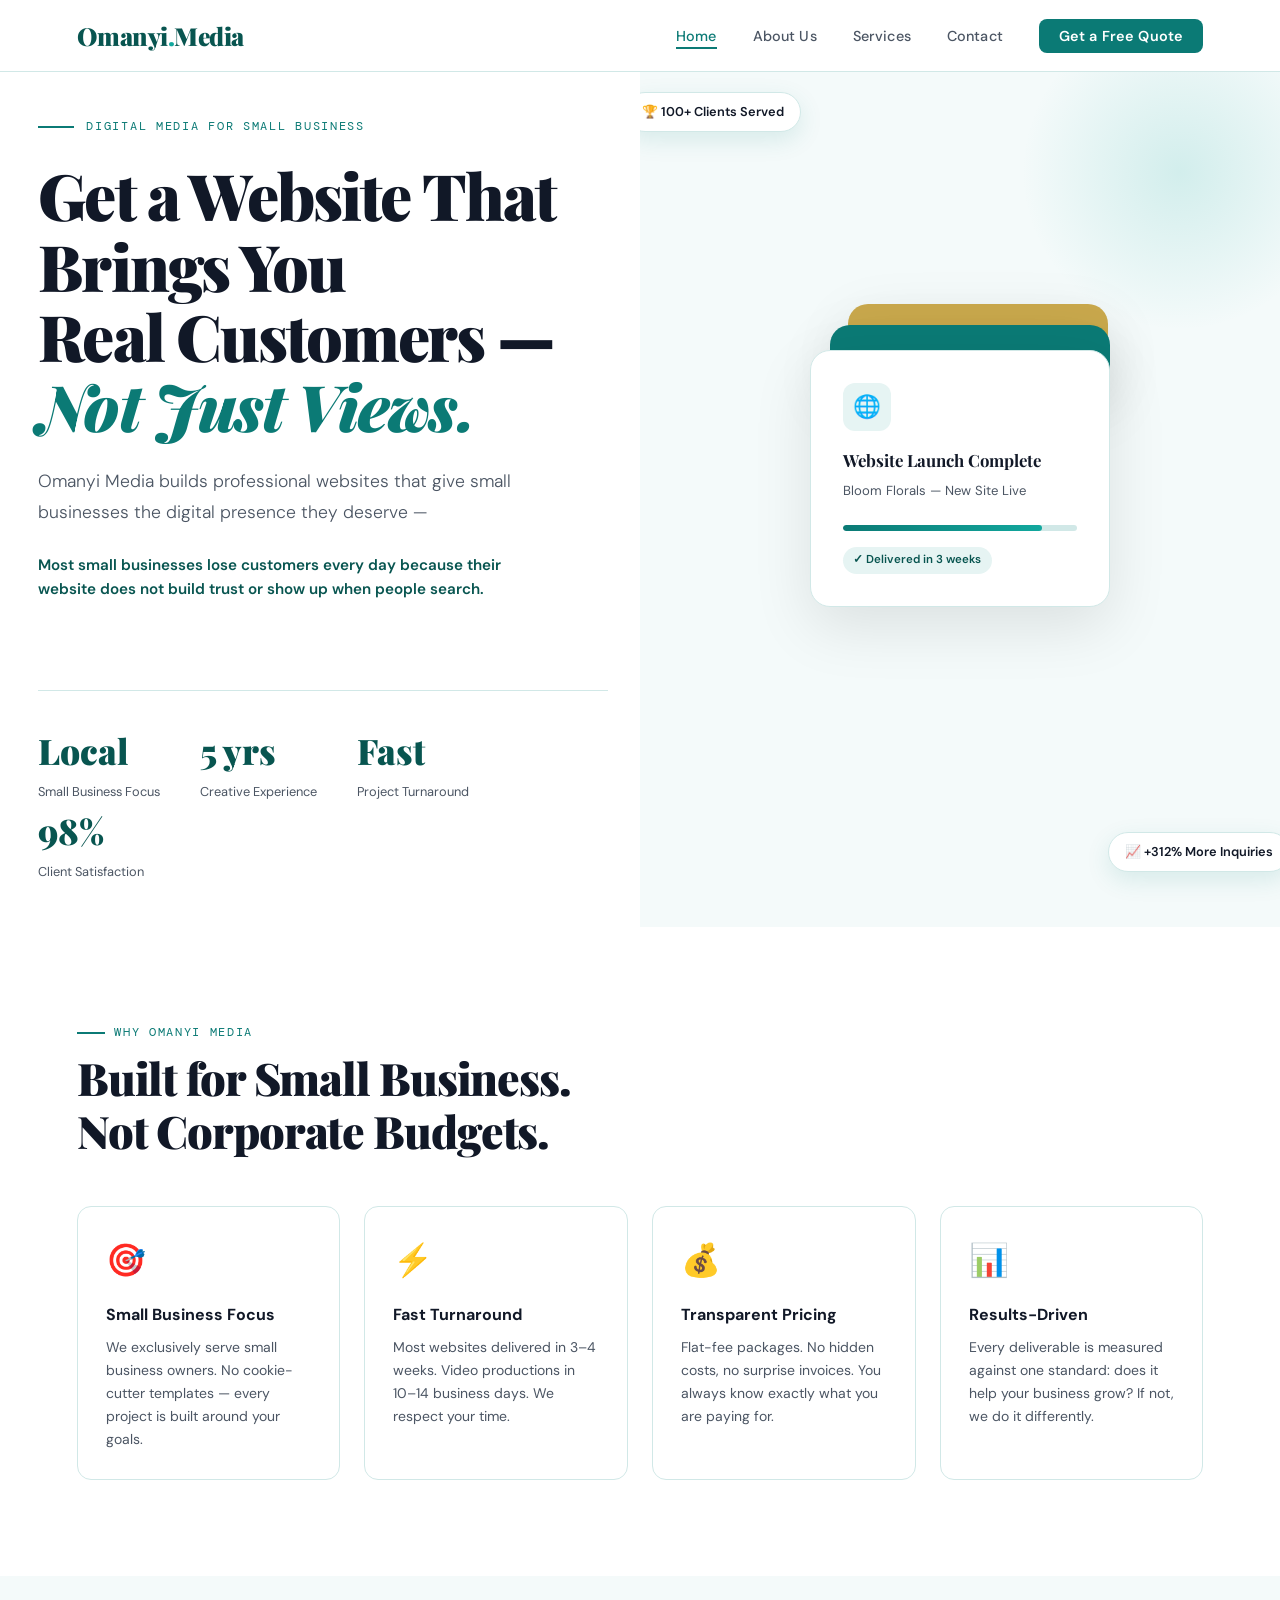
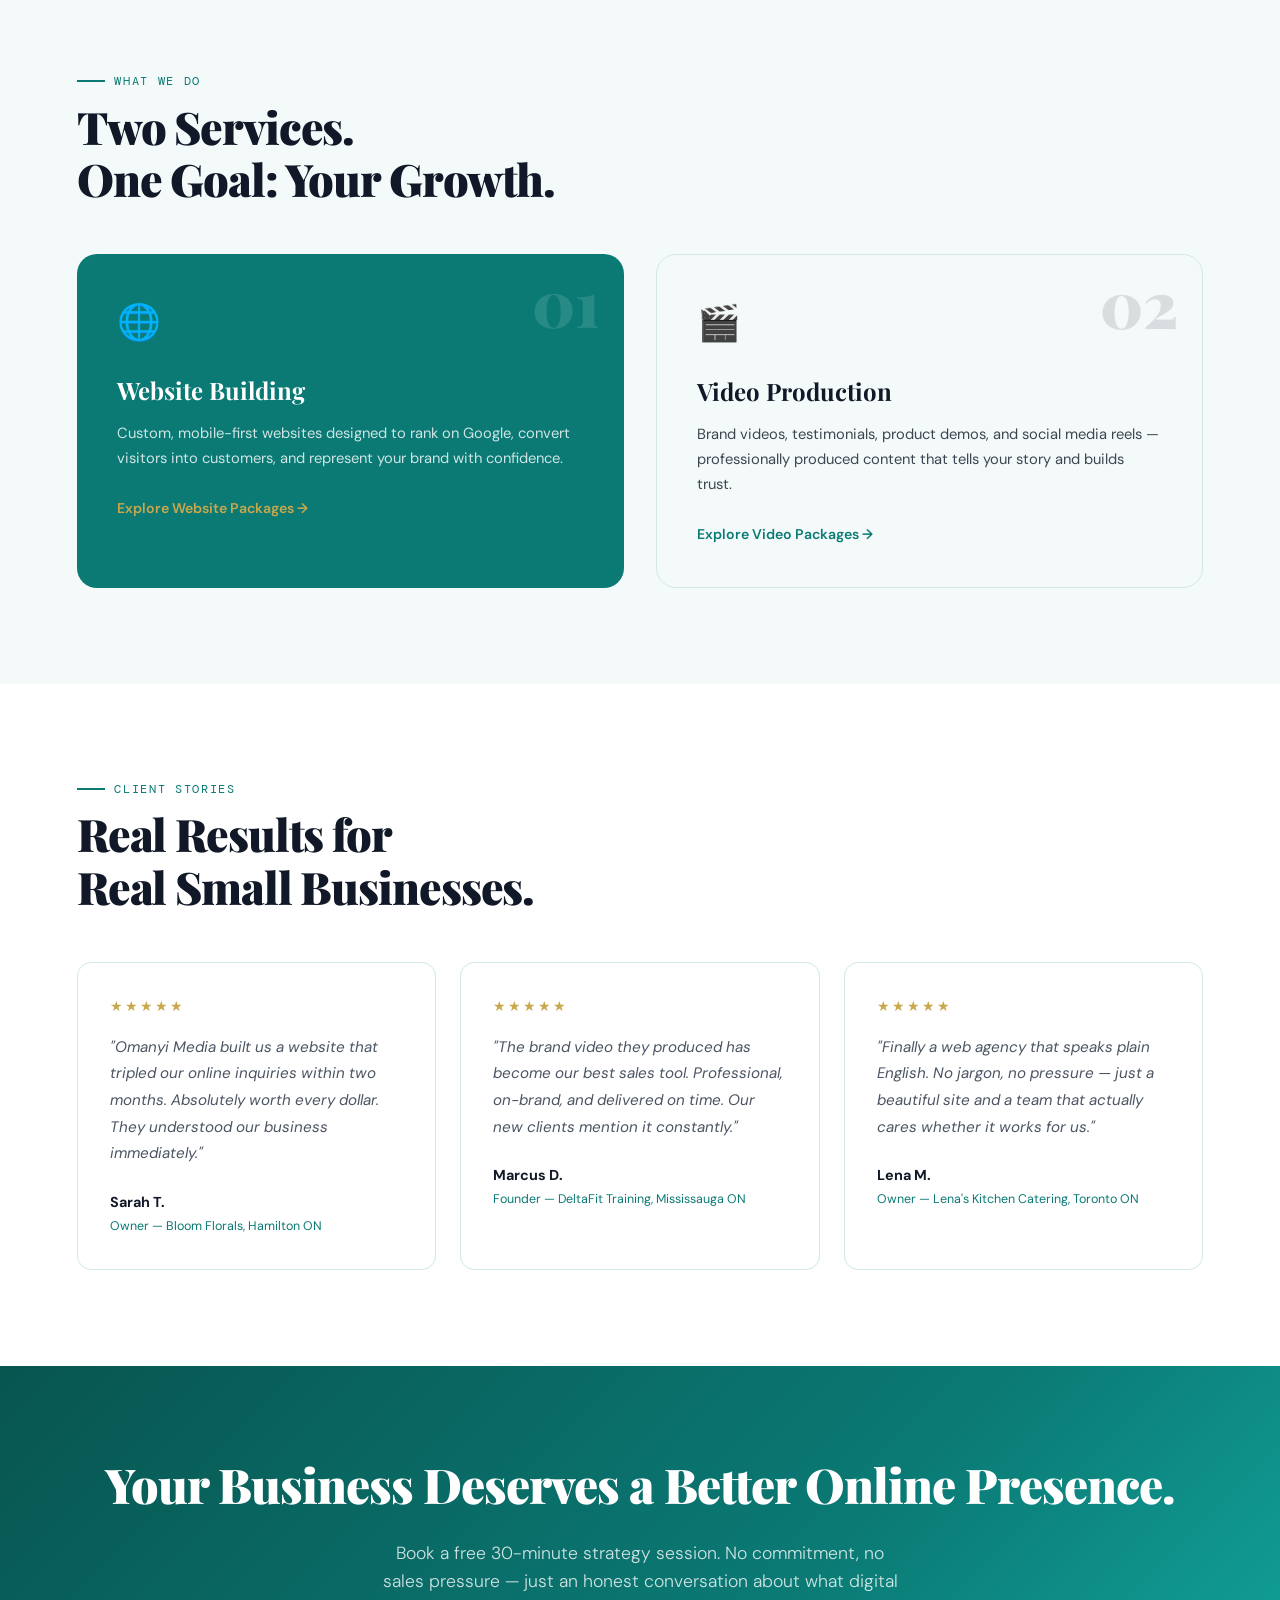
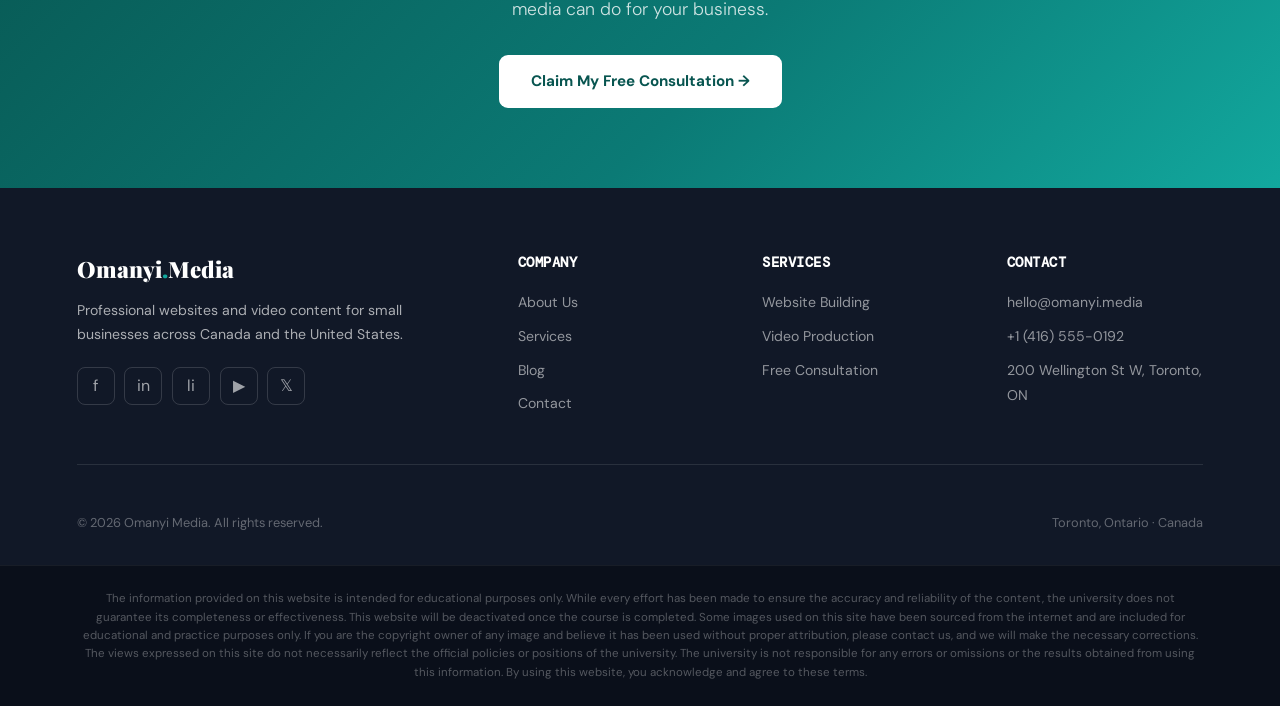
==== commit e7ce391f: "touched up on code aswell as deleted uncessary content" ====
--- a/index.html
+++ b/index.html
@@ -3,7 +3,7 @@
 <head>
   <meta charset="UTF-8">
   <meta name="viewport" content="width=device-width, initial-scale=1.0">
-  <title>Omanyi Media — Digital Media for Small Business</title>
+  <title>Omanyi Media — Professional websites built, managed, and optimized for your business.</title>
   <link rel="stylesheet" href="css/style.css">
   <link rel="stylesheet" href="css/index.css">
 </head>
@@ -33,9 +33,8 @@
   <em>Not Just Views.</em>
 </h1>
     <p class="hero-sub fade-up delay-2">
-  Omanyi Media builds professional websites and video content
-  that give small businesses the digital presence they deserve —
-  at prices that actually make sense.
+  Omanyi Media builds professional websites that give small businesses the digital presence they deserve —
+  
 </p>
 
 <p class="urgency-note fade-up delay-2">
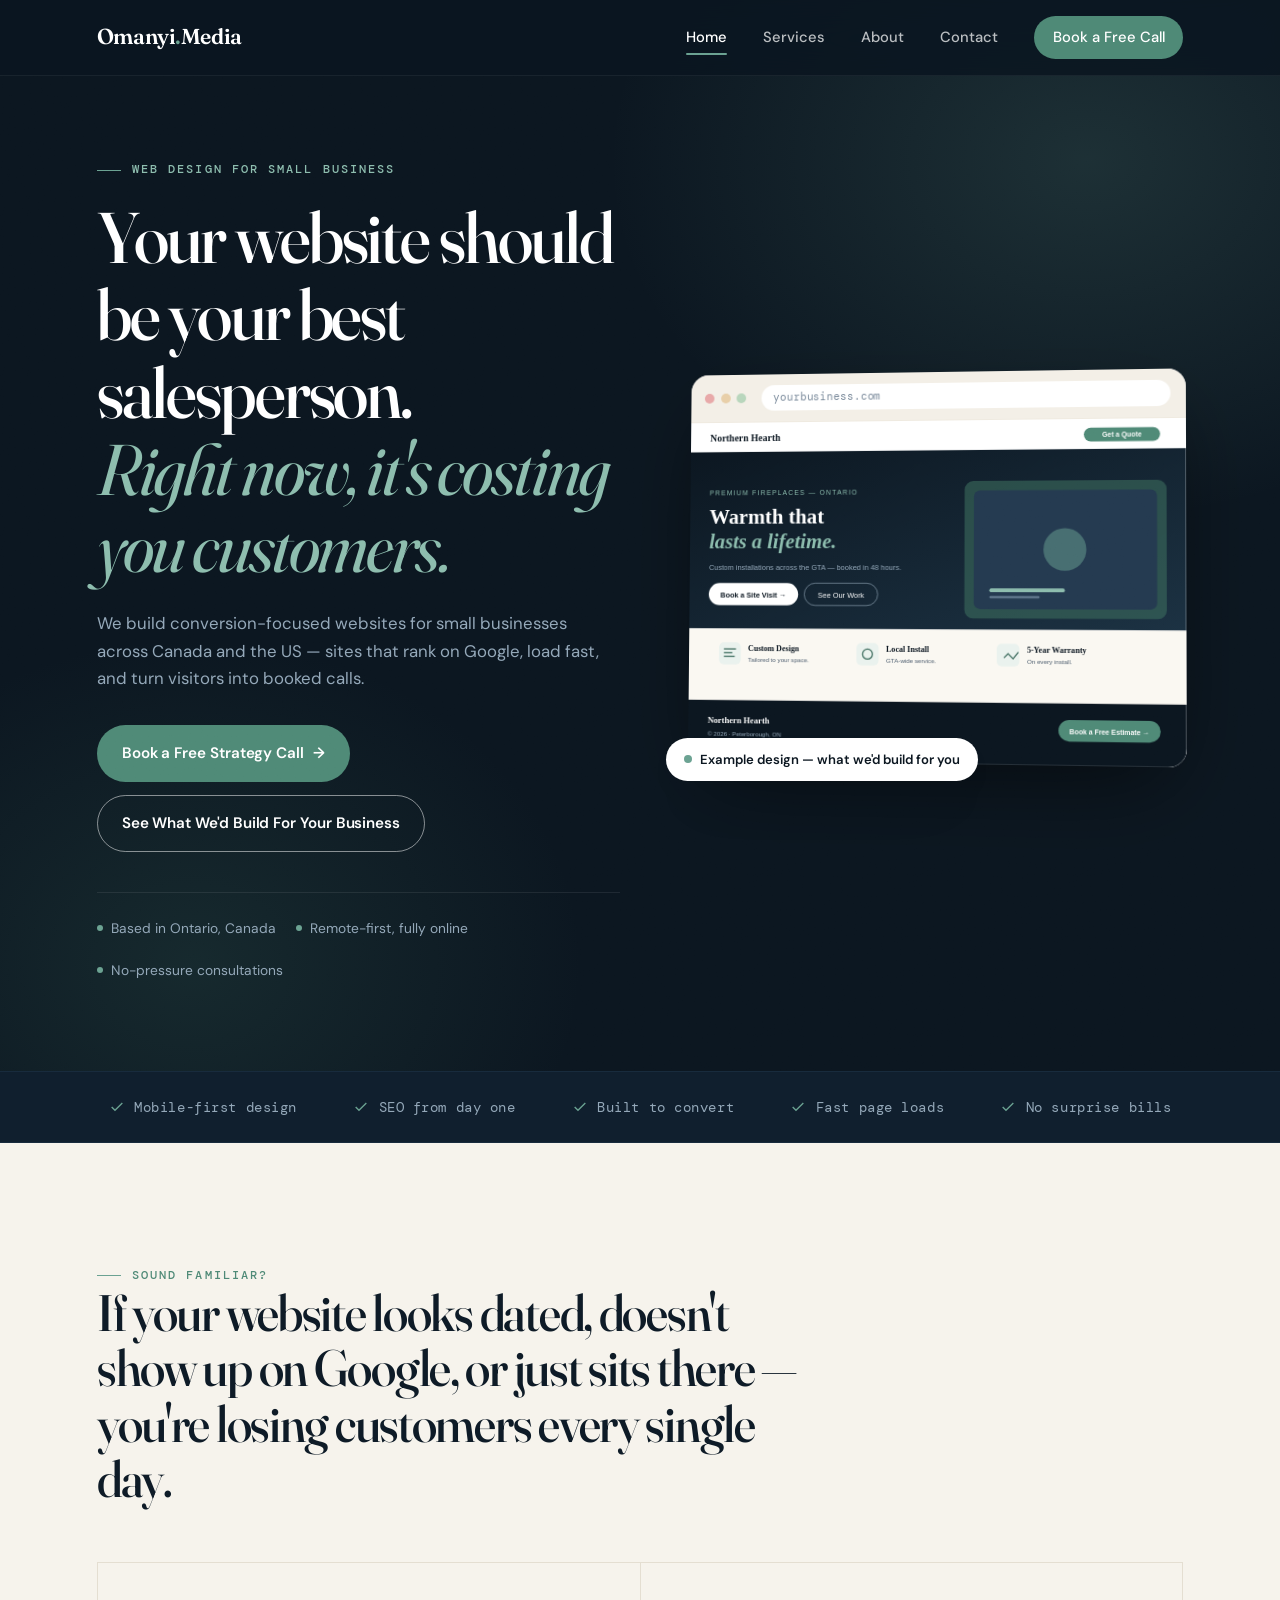
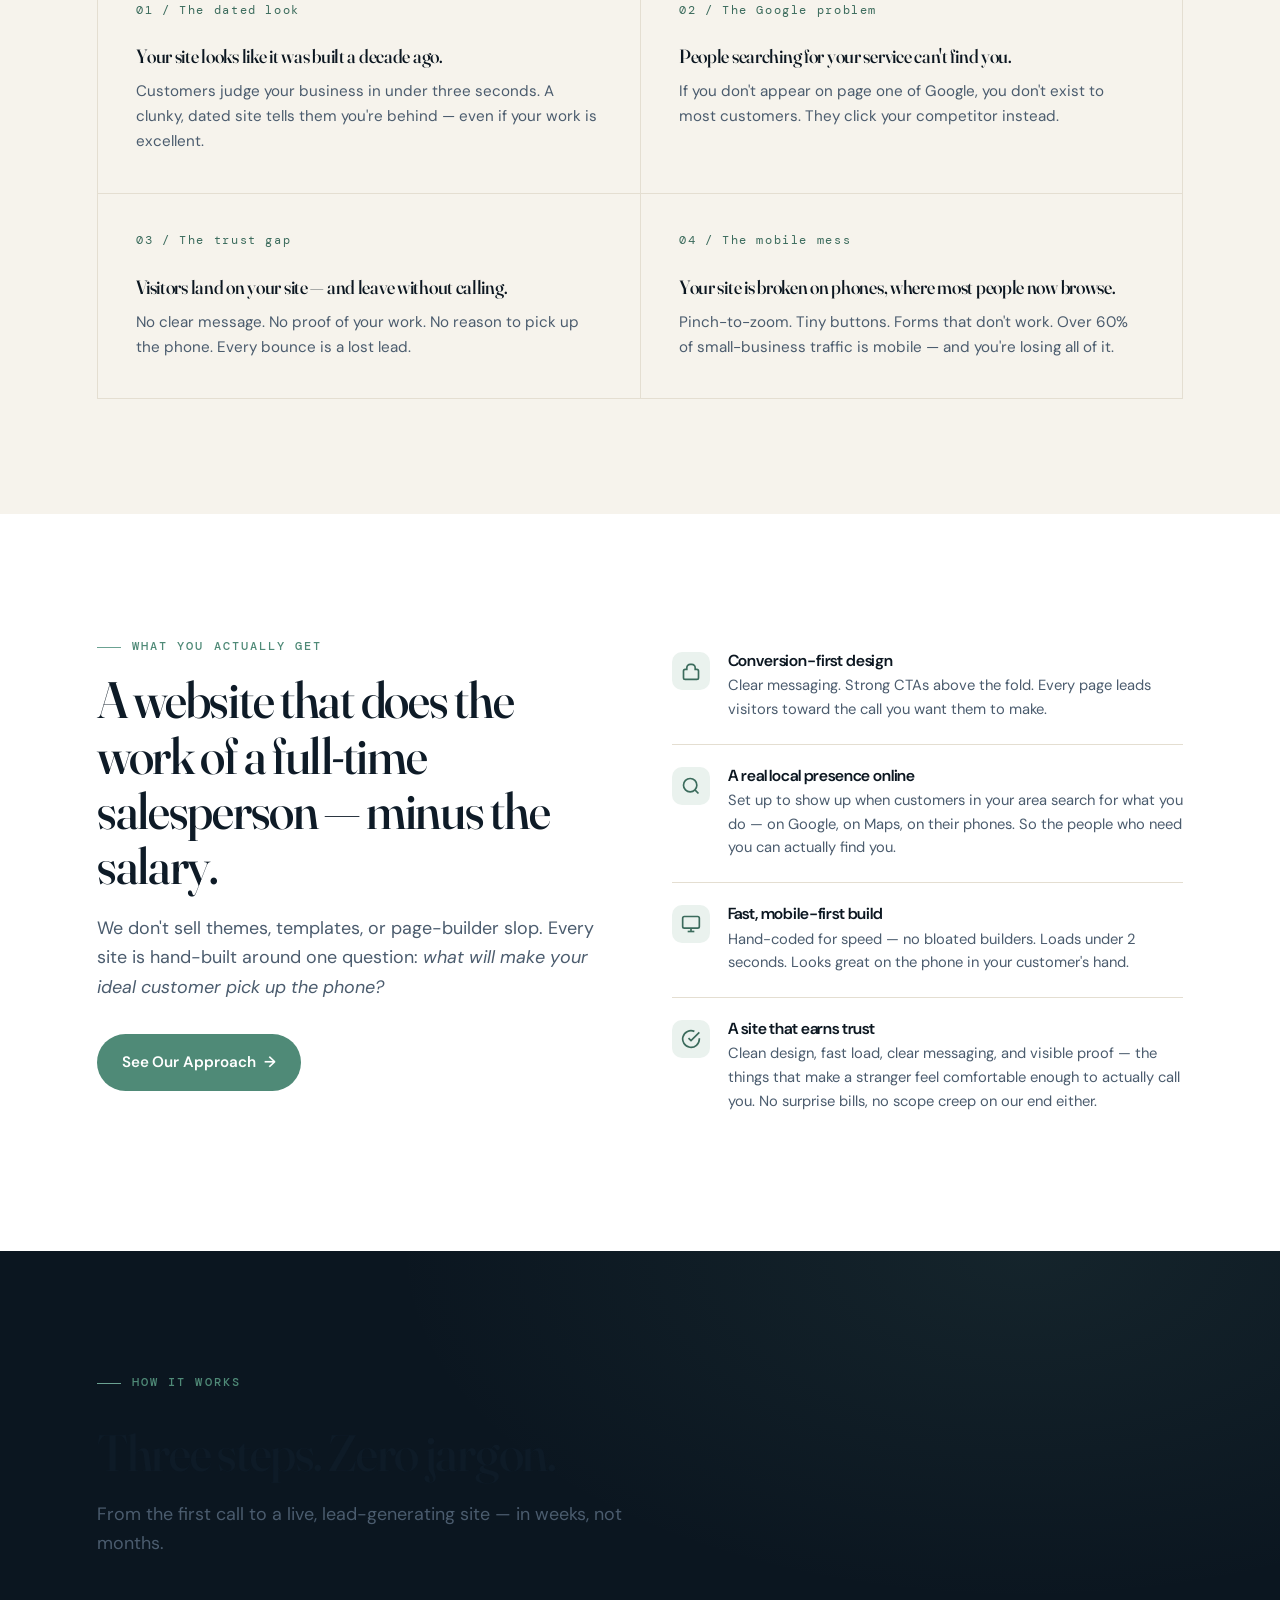
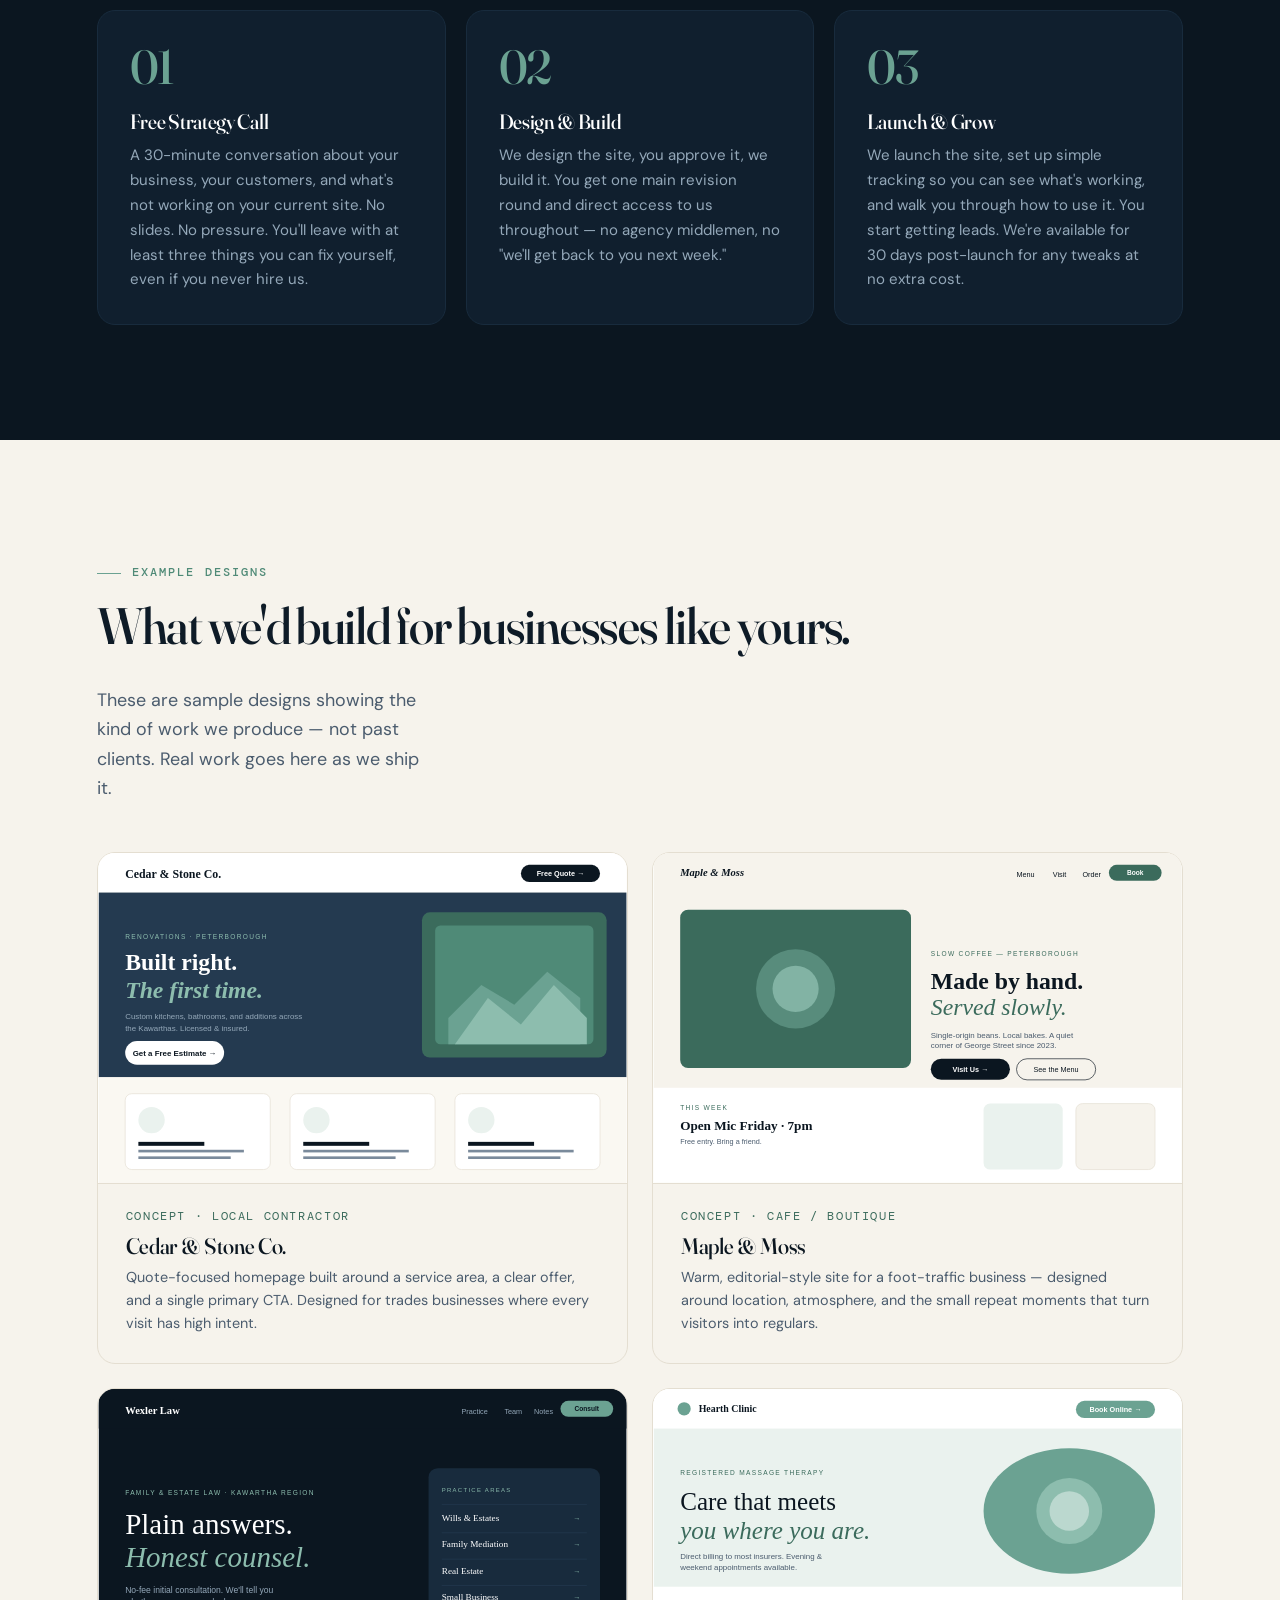
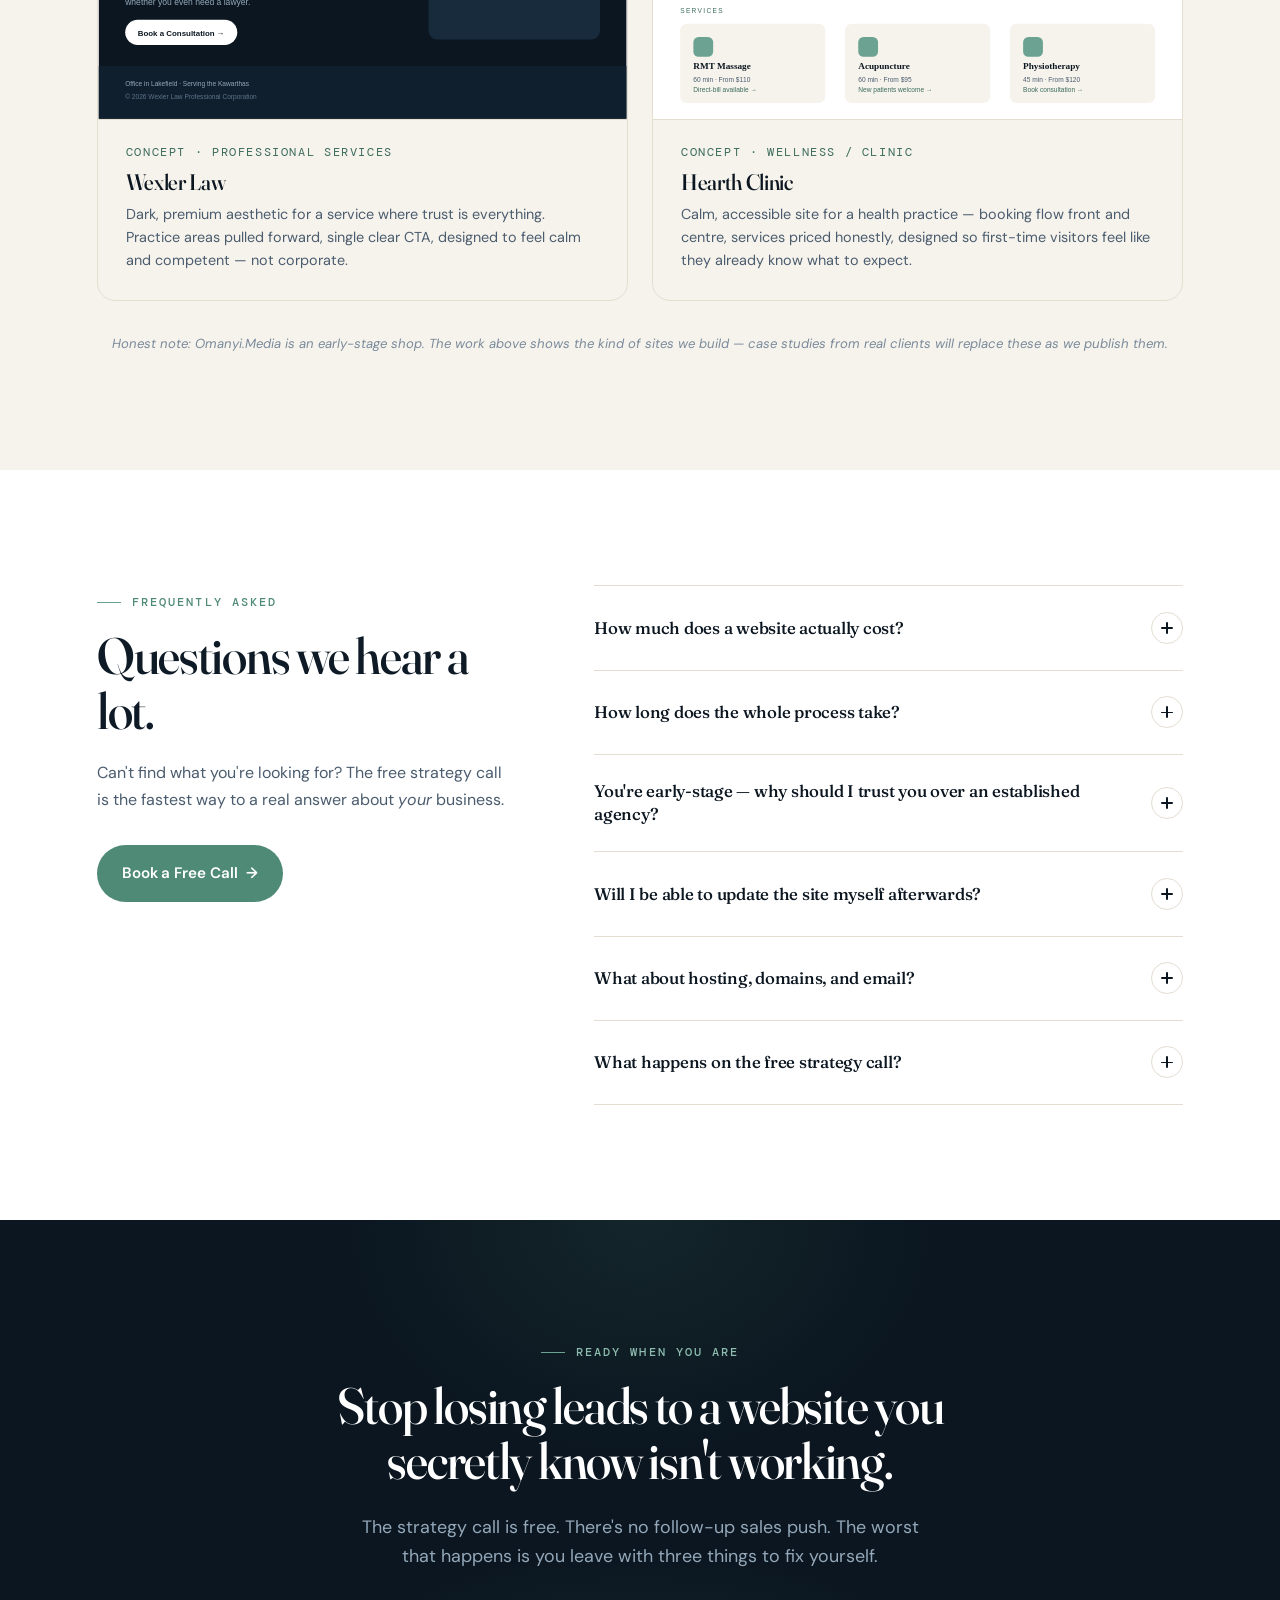
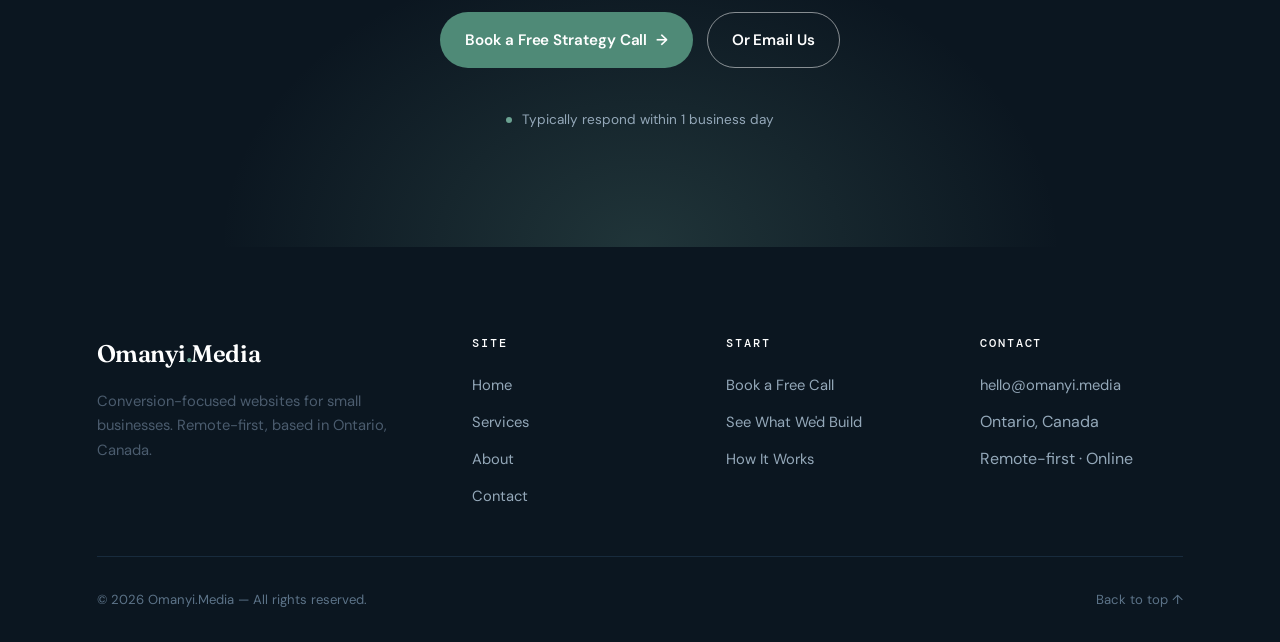
==== commit 47f5ebad: "organised and added a pages folder" ====
--- a/index.html
+++ b/index.html
@@ -1,216 +1,633 @@
 <!DOCTYPE html>
 <html lang="en">
 <head>
-  <meta charset="UTF-8">
-  <meta name="viewport" content="width=device-width, initial-scale=1.0">
-  <title>Omanyi Media — Professional websites built, managed, and optimized for your business.</title>
-  <link rel="stylesheet" href="css/style.css">
-  <link rel="stylesheet" href="css/index.css">
+  <meta charset="UTF-8" />
+  <meta name="viewport" content="width=device-width, initial-scale=1.0" />
+  <meta name="description" content="Omanyi.Media builds conversion-focused websites for small businesses in Canada and the US. Sites that rank, load fast, and turn visitors into paying customers." />
+  <meta name="theme-color" content="#0B1620" />
+  <title>Omanyi.Media — Websites That Bring Small Businesses Real Customers</title>
+
+  <link rel="icon" type="image/svg+xml" href="data:image/svg+xml,<svg xmlns='http://www.w3.org/2000/svg' viewBox='0 0 32 32'><rect width='32' height='32' rx='8' fill='%230B1620'/><text x='16' y='22' font-family='serif' font-size='20' font-weight='700' text-anchor='middle' fill='%236BA292'>O</text></svg>" />
+
+  <link rel="preconnect" href="https://fonts.googleapis.com" />
+  <link rel="preconnect" href="https://fonts.gstatic.com" crossorigin />
+
+  <link rel="stylesheet" href="css/base.css" />
+  <link rel="stylesheet" href="css/pages/home.css" />
 </head>
-
 <body>
- 
-<!-- NAV -->
-<nav class="navbar">
-  <a href="index.html" class="nav-logo">Omanyi<span>.</span>Media</a>
-  <ul class="nav-links">
-    <li><a href="index.html" class="active">Home</a></li>
-    <li><a href="about.html">About Us</a></li>
-    <li><a href="services.html">Services</a></li>
- 
-    <li><a href="contact.html">Contact</a></li>
-    <li><a href="landing.html" class="nav-cta">Get a Free Quote</a></li>
-  </ul>
-</nav>
- 
-<!-- HERO -->
-<section class="hero">
-  <div class="hero-left">
-    <div class="hero-eyebrow fade-up">Digital Media for Small Business</div>
-    <h1 class="fade-up delay-1">
-  Get a Website That Brings You<br>
-  Real Customers —<br>
-  <em>Not Just Views.</em>
-</h1>
-    <p class="hero-sub fade-up delay-2">
-  Omanyi Media builds professional websites that give small businesses the digital presence they deserve —
-  
-</p>
-
-<p class="urgency-note fade-up delay-2">
-  Most small businesses lose customers every day because their website does not build trust or show up when people search.
-</p>
-
-    <div class="hero-stats fade-up delay-4">
-  <div>
-    <div class="stat-num">Local</div>
-    <div class="stat-label">Small Business Focus</div>
-  </div>
-  <div>
-    <div class="stat-num">5 yrs</div>
-    <div class="stat-label">Creative Experience</div>
-  </div>
-  <div>
-    <div class="stat-num">Fast</div>
-    <div class="stat-label">Project Turnaround</div>
-  </div>
-</div>
-        <div class="stat-num">98%</div>
-        <div class="stat-label">Client Satisfaction</div>
-      </div>
+
+  <a href="#main" class="skip-link">Skip to content</a>
+
+  <!-- ─────────── NAV ─────────── -->
+  <header class="nav">
+    <div class="nav-inner">
+      <a href="index.html" class="nav-logo" aria-label="Omanyi.Media — Home">Omanyi<span>.</span>Media</a>
+
+      <button class="nav-toggle" aria-expanded="false" aria-controls="primary-menu" aria-label="Open menu">
+        <span></span><span></span><span></span>
+      </button>
+
+      <nav id="primary-menu" class="nav-menu" aria-label="Primary">
+        <a href="index.html" class="is-active">Home</a>
+        <a href="services.html">Services</a>
+        <a href="about.html">About</a>
+        <a href="contact.html">Contact</a>
+        <a href="contact.html#book" class="nav-cta">Book a Free Call</a>
+      </nav>
     </div>
-  </div>
- 
-  <div class="hero-right">
-    <div class="floating-badge badge-2">🏆 100+ Clients Served</div>
-    <div class="hero-card-stack">
-      <div class="hcard hcard-b2"></div>
-      <div class="hcard hcard-b1"></div>
-      <div class="hcard hcard-main">
-        <div class="hcard-icon">🌐</div>
-        <div class="hcard-title">Website Launch Complete</div>
-        <div class="hcard-sub">Bloom Florals — New Site Live</div>
-        <div class="hcard-bar"><div class="hcard-bar-fill"></div></div>
-        <div class="hcard-tag">✓ Delivered in 3 weeks</div>
+  </header>
+
+  <main id="main">
+
+    <!-- ─────────── HERO ─────────── -->
+    <section class="hero on-dark">
+      <div class="wrap hero-inner">
+
+        <div class="hero-copy">
+          <span class="eyebrow reveal">Web Design for Small Business</span>
+          <h1 class="reveal" data-delay="1">
+            Your website should be your best salesperson. <em>Right now, it's costing you customers.</em>
+          </h1>
+          <p class="hero-lede reveal" data-delay="2">
+            We build conversion-focused websites for small businesses across Canada and the US — sites that rank on Google, load fast, and turn visitors into booked calls.
+          </p>
+
+          <div class="hero-actions reveal" data-delay="3">
+            <a href="contact.html#book" class="btn btn-primary">Book a Free Strategy Call <span class="arrow">→</span></a>
+            <a href="services.html" class="btn btn-secondary">See What We'd Build For Your Business</a>
+          </div>
+
+          <div class="hero-trust reveal" data-delay="4">
+            <span class="hero-trust-item"><span class="dot"></span> Based in Ontario, Canada</span>
+            <span class="hero-trust-item"><span class="dot"></span> Remote-first, fully online</span>
+            <span class="hero-trust-item"><span class="dot"></span> No-pressure consultations</span>
+          </div>
+        </div>
+
+        <div class="hero-visual reveal" data-delay="2">
+          <div class="mockup" role="img" aria-label="Example of a website design — a clean homepage for a small business">
+            <div class="mockup-bar">
+              <span class="dot"></span><span class="dot"></span><span class="dot"></span>
+              <span class="url">yourbusiness.com</span>
+            </div>
+            <!-- Realistic example homepage mockup (SVG) -->
+            <svg class="mockup-canvas" viewBox="0 0 800 550" xmlns="http://www.w3.org/2000/svg" aria-hidden="true">
+              <defs>
+                <linearGradient id="hg" x1="0" y1="0" x2="1" y2="1">
+                  <stop offset="0%" stop-color="#0B1620"/>
+                  <stop offset="100%" stop-color="#1B3142"/>
+                </linearGradient>
+              </defs>
+              <!-- Top nav -->
+              <rect width="800" height="48" fill="#FFFFFF"/>
+              <text x="32" y="30" font-family="Georgia, serif" font-size="16" font-weight="700" fill="#0B1620">Northern Hearth</text>
+              <rect x="640" y="14" width="120" height="22" rx="11" fill="#4F8A77"/>
+              <text x="700" y="29" text-anchor="middle" font-family="sans-serif" font-size="11" font-weight="600" fill="#FFFFFF">Get a Quote</text>
+              <!-- Hero band -->
+              <rect y="48" width="800" height="288" fill="url(#hg)"/>
+              <text x="32" y="118" font-family="sans-serif" font-size="11" font-weight="500" fill="#8DBDAE" letter-spacing="2">PREMIUM FIREPLACES — ONTARIO</text>
+              <text x="32" y="166" font-family="Georgia, serif" font-size="34" font-weight="600" fill="#FFFFFF">Warmth that</text>
+              <text x="32" y="206" font-family="Georgia, serif" font-size="34" font-weight="600" font-style="italic" fill="#8DBDAE">lasts a lifetime.</text>
+              <text x="32" y="240" font-family="sans-serif" font-size="12" fill="#94A8B9">Custom installations across the GTA — booked in 48 hours.</text>
+              <rect x="32" y="262" width="148" height="36" rx="18" fill="#FFFFFF"/>
+              <text x="106" y="285" text-anchor="middle" font-family="sans-serif" font-size="12" font-weight="600" fill="#0B1620">Book a Site Visit →</text>
+              <rect x="190" y="262" width="120" height="36" rx="18" fill="transparent" stroke="#94A8B9" stroke-width="1"/>
+              <text x="250" y="285" text-anchor="middle" font-family="sans-serif" font-size="12" font-weight="500" fill="#FFFFFF">See Our Work</text>
+              <!-- Hero image block -->
+              <rect x="450" y="98" width="320" height="220" rx="14" fill="#3B6B5C" opacity="0.6"/>
+              <rect x="465" y="113" width="290" height="190" rx="10" fill="#243A50"/>
+              <circle cx="610" cy="208" r="34" fill="#6BA292" opacity="0.5"/>
+              <rect x="490" y="270" width="120" height="6" rx="3" fill="#8DBDAE"/>
+              <rect x="490" y="282" width="80" height="4" rx="2" fill="#5C7388"/>
+              <!-- Service strip -->
+              <rect y="336" width="800" height="116" fill="#FAF8F2"/>
+              <rect x="50" y="358" width="36" height="36" rx="8" fill="#EAF2EE"/>
+              <rect x="58" y="368" width="20" height="2" fill="#3B6B5C"/>
+              <rect x="58" y="374" width="14" height="2" fill="#3B6B5C"/>
+              <rect x="58" y="380" width="18" height="2" fill="#3B6B5C"/>
+              <text x="98" y="372" font-family="Georgia, serif" font-size="13" font-weight="700" fill="#0B1620">Custom Design</text>
+              <text x="98" y="390" font-family="sans-serif" font-size="10" fill="#4B5C6E">Tailored to your space.</text>
+              <rect x="276" y="358" width="36" height="36" rx="8" fill="#EAF2EE"/>
+              <circle cx="294" cy="376" r="8" stroke="#3B6B5C" stroke-width="2" fill="none"/>
+              <text x="324" y="372" font-family="Georgia, serif" font-size="13" font-weight="700" fill="#0B1620">Local Install</text>
+              <text x="324" y="390" font-family="sans-serif" font-size="10" fill="#4B5C6E">GTA-wide service.</text>
+              <rect x="502" y="358" width="36" height="36" rx="8" fill="#EAF2EE"/>
+              <path d="M514 380 l6 -6 l8 8 l8 -10" stroke="#3B6B5C" stroke-width="2" fill="none" stroke-linecap="round"/>
+              <text x="550" y="372" font-family="Georgia, serif" font-size="13" font-weight="700" fill="#0B1620">5-Year Warranty</text>
+              <text x="550" y="390" font-family="sans-serif" font-size="10" fill="#4B5C6E">On every install.</text>
+              <!-- Footer band -->
+              <rect y="452" width="800" height="98" fill="#0B1620"/>
+              <text x="32" y="490" font-family="Georgia, serif" font-size="14" font-weight="700" fill="#FFFFFF">Northern Hearth</text>
+              <text x="32" y="510" font-family="sans-serif" font-size="10" fill="#94A8B9">© 2026 · Peterborough, ON</text>
+              <rect x="600" y="478" width="160" height="34" rx="17" fill="#4F8A77"/>
+              <text x="680" y="500" text-anchor="middle" font-family="sans-serif" font-size="11" font-weight="600" fill="#FFFFFF">Book a Free Estimate →</text>
+            </svg>
+          </div>
+          <div class="mockup-tag"><span class="pulse"></span> Example design — what we'd build for you</div>
+        </div>
+
+      </div>
+    </section>
+
+    <!-- ─────────── TRUST STRIP ─────────── -->
+    <div class="strip">
+      <div class="wrap strip-inner">
+        <span class="strip-item">
+          <svg width="16" height="16" viewBox="0 0 24 24" fill="none" stroke="currentColor" stroke-width="2"><path d="M20 6 9 17l-5-5"/></svg>
+          Mobile-first design
+        </span>
+        <span class="strip-item">
+          <svg width="16" height="16" viewBox="0 0 24 24" fill="none" stroke="currentColor" stroke-width="2"><path d="M20 6 9 17l-5-5"/></svg>
+          SEO from day one
+        </span>
+        <span class="strip-item">
+          <svg width="16" height="16" viewBox="0 0 24 24" fill="none" stroke="currentColor" stroke-width="2"><path d="M20 6 9 17l-5-5"/></svg>
+          Built to convert
+        </span>
+        <span class="strip-item">
+          <svg width="16" height="16" viewBox="0 0 24 24" fill="none" stroke="currentColor" stroke-width="2"><path d="M20 6 9 17l-5-5"/></svg>
+          Fast page loads
+        </span>
+        <span class="strip-item">
+          <svg width="16" height="16" viewBox="0 0 24 24" fill="none" stroke="currentColor" stroke-width="2"><path d="M20 6 9 17l-5-5"/></svg>
+          No surprise bills
+        </span>
       </div>
     </div>
-    <div class="floating-badge badge-1">📈 +312% More Inquiries</div>
-  </div>
-</section>
- 
-<!-- VALUE PROPOSITIONS -->
-<section class="section">
-  <div class="section-label">Why Omanyi Media</div>
-  <h2 class="section-title">Built for Small Business.<br>Not Corporate Budgets.</h2>
-  <div class="vp-grid">
-    <div class="vp-card">
-      <div class="vp-icon">🎯</div>
-      <div class="vp-title">Small Business Focus</div>
-      <p class="vp-desc">We exclusively serve small business owners. No cookie-cutter templates — every project is built around your goals.</p>
+
+    <!-- ─────────── PAIN ─────────── -->
+    <section class="pain section">
+      <div class="wrap">
+        <div class="pain-head reveal">
+          <span class="eyebrow">Sound familiar?</span>
+          <h2>If your website looks dated, doesn't show up on Google, or just sits there — you're losing customers every single day.</h2>
+        </div>
+
+        <div class="pain-grid">
+          <article class="pain-card reveal">
+            <span class="pain-num">01 / The dated look</span>
+            <h3>Your site looks like it was built a decade ago.</h3>
+            <p>Customers judge your business in under three seconds. A clunky, dated site tells them you're behind — even if your work is excellent.</p>
+          </article>
+          <article class="pain-card reveal" data-delay="1">
+            <span class="pain-num">02 / The Google problem</span>
+            <h3>People searching for your service can't find you.</h3>
+            <p>If you don't appear on page one of Google, you don't exist to most customers. They click your competitor instead.</p>
+          </article>
+          <article class="pain-card reveal" data-delay="2">
+            <span class="pain-num">03 / The trust gap</span>
+            <h3>Visitors land on your site — and leave without calling.</h3>
+            <p>No clear message. No proof of your work. No reason to pick up the phone. Every bounce is a lost lead.</p>
+          </article>
+          <article class="pain-card reveal" data-delay="3">
+            <span class="pain-num">04 / The mobile mess</span>
+            <h3>Your site is broken on phones, where most people now browse.</h3>
+            <p>Pinch-to-zoom. Tiny buttons. Forms that don't work. Over 60% of small-business traffic is mobile — and you're losing all of it.</p>
+          </article>
+        </div>
+      </div>
+    </section>
+
+    <!-- ─────────── PROMISE / WHAT WE BUILD ─────────── -->
+    <section class="section">
+      <div class="wrap">
+        <div class="promise-grid">
+          <div class="reveal">
+            <span class="eyebrow">What you actually get</span>
+            <h2 style="margin-top:1rem;">A website that does the work of a full-time salesperson — minus the salary.</h2>
+            <p class="lede" style="margin-top:1.25rem;">
+              We don't sell themes, templates, or page-builder slop. Every site is hand-built around one question: <em>what will make your ideal customer pick up the phone?</em>
+            </p>
+            <div style="margin-top: 2rem;">
+              <a href="services.html" class="btn btn-primary">See Our Approach <span class="arrow">→</span></a>
+            </div>
+          </div>
+
+          <div class="reveal" data-delay="1">
+            <div class="promise-feature">
+              <div class="ico">
+                <svg width="20" height="20" viewBox="0 0 24 24" fill="none" stroke="currentColor" stroke-width="2"><path d="M11 4a4 4 0 0 0-4 4v2H5a2 2 0 0 0-2 2v8a2 2 0 0 0 2 2h14a2 2 0 0 0 2-2v-8a2 2 0 0 0-2-2h-2V8a4 4 0 0 0-4-4Z"/></svg>
+              </div>
+              <div>
+                <h4>Conversion-first design</h4>
+                <p>Clear messaging. Strong CTAs above the fold. Every page leads visitors toward the call you want them to make.</p>
+              </div>
+            </div>
+
+            <div class="promise-feature">
+              <div class="ico">
+                <svg width="20" height="20" viewBox="0 0 24 24" fill="none" stroke="currentColor" stroke-width="2"><circle cx="11" cy="11" r="8"/><path d="m21 21-4.3-4.3"/></svg>
+              </div>
+              <div>
+                <h4>A real local presence online</h4>
+                <p>Set up to show up when customers in your area search for what you do — on Google, on Maps, on their phones. So the people who need you can actually find you.</p>
+              </div>
+            </div>
+
+            <div class="promise-feature">
+              <div class="ico">
+                <svg width="20" height="20" viewBox="0 0 24 24" fill="none" stroke="currentColor" stroke-width="2"><rect x="2" y="3" width="20" height="14" rx="2"/><line x1="8" y1="21" x2="16" y2="21"/><line x1="12" y1="17" x2="12" y2="21"/></svg>
+              </div>
+              <div>
+                <h4>Fast, mobile-first build</h4>
+                <p>Hand-coded for speed — no bloated builders. Loads under 2 seconds. Looks great on the phone in your customer's hand.</p>
+              </div>
+            </div>
+
+            <div class="promise-feature">
+              <div class="ico">
+                <svg width="20" height="20" viewBox="0 0 24 24" fill="none" stroke="currentColor" stroke-width="2"><path d="M22 11.08V12a10 10 0 1 1-5.93-9.14"/><polyline points="22 4 12 14.01 9 11.01"/></svg>
+              </div>
+              <div>
+                <h4>A site that earns trust</h4>
+                <p>Clean design, fast load, clear messaging, and visible proof — the things that make a stranger feel comfortable enough to actually call you. No surprise bills, no scope creep on our end either.</p>
+              </div>
+            </div>
+          </div>
+        </div>
+      </div>
+    </section>
+
+    <!-- ─────────── PROCESS ─────────── -->
+    <section class="process section">
+      <div class="wrap">
+        <div class="section-head reveal">
+          <span class="eyebrow">How it works</span>
+          <h2 style="margin-top:1rem;">Three steps. Zero jargon.</h2>
+          <p class="lede" style="margin-top:1.25rem;">From the first call to a live, lead-generating site — in weeks, not months.</p>
+        </div>
+
+        <div class="process-list">
+          <div class="process-step reveal">
+            <span class="step-num">01</span>
+            <h3>Free Strategy Call</h3>
+            <p>A 30-minute conversation about your business, your customers, and what's not working on your current site. No slides. No pressure. You'll leave with at least three things you can fix yourself, even if you never hire us.</p>
+          </div>
+          <div class="process-step reveal" data-delay="1">
+            <span class="step-num">02</span>
+            <h3>Design &amp; Build</h3>
+            <p>We design the site, you approve it, we build it. You get one main revision round and direct access to us throughout — no agency middlemen, no "we'll get back to you next week."</p>
+          </div>
+          <div class="process-step reveal" data-delay="2">
+            <span class="step-num">03</span>
+            <h3>Launch &amp; Grow</h3>
+            <p>We launch the site, set up simple tracking so you can see what's working, and walk you through how to use it. You start getting leads. We're available for 30 days post-launch for any tweaks at no extra cost.</p>
+          </div>
+        </div>
+      </div>
+    </section>
+
+    <!-- ─────────── WORK / EXAMPLE DESIGNS ─────────── -->
+    <section class="section is-cream" id="work">
+      <div class="wrap">
+        <div class="work-head reveal">
+          <div>
+            <span class="eyebrow">Example designs</span>
+            <h2 style="margin-top:1rem;">What we'd build for businesses like yours.</h2>
+          </div>
+          <p class="lede" style="max-width:340px;">
+            These are sample designs showing the kind of work we produce — not past clients. Real work goes here as we ship it.
+          </p>
+        </div>
+
+        <div class="work-grid">
+
+          <!-- Mockup 1: Local services / contractor -->
+          <article class="work-card reveal">
+            <div class="work-canvas">
+              <svg viewBox="0 0 800 500" xmlns="http://www.w3.org/2000/svg" aria-label="Example homepage for a local contracting business">
+                <rect width="800" height="500" fill="#FAF8F2"/>
+                <rect width="800" height="60" fill="#FFFFFF"/>
+                <text x="40" y="38" font-family="Georgia, serif" font-size="18" font-weight="700" fill="#0B1620">Cedar &amp; Stone Co.</text>
+                <rect x="640" y="18" width="120" height="26" rx="13" fill="#0B1620"/>
+                <text x="700" y="35" text-anchor="middle" font-family="sans-serif" font-size="11" font-weight="600" fill="#FFFFFF">Free Quote →</text>
+                <rect y="60" width="800" height="280" fill="#243A50"/>
+                <text x="40" y="130" font-family="sans-serif" font-size="10" letter-spacing="2" fill="#8DBDAE">RENOVATIONS · PETERBOROUGH</text>
+                <text x="40" y="178" font-family="Georgia, serif" font-size="36" font-weight="600" fill="#FFFFFF">Built right.</text>
+                <text x="40" y="220" font-family="Georgia, serif" font-size="36" font-weight="600" font-style="italic" fill="#8DBDAE">The first time.</text>
+                <text x="40" y="252" font-family="sans-serif" font-size="12" fill="#94A8B9">Custom kitchens, bathrooms, and additions across</text>
+                <text x="40" y="270" font-family="sans-serif" font-size="12" fill="#94A8B9">the Kawarthas. Licensed &amp; insured.</text>
+                <rect x="40" y="285" width="150" height="36" rx="18" fill="#FFFFFF"/>
+                <text x="115" y="308" text-anchor="middle" font-family="sans-serif" font-size="12" font-weight="600" fill="#0B1620">Get a Free Estimate →</text>
+                <rect x="490" y="90" width="280" height="220" rx="12" fill="#3B6B5C"/>
+                <rect x="510" y="110" width="240" height="180" rx="8" fill="#4F8A77"/>
+                <path d="M530 250 L580 200 L630 230 L680 180 L730 220 L730 290 L530 290 Z" fill="#6BA292"/>
+                <path d="M540 290 L590 220 L640 260 L690 200 L740 250 L740 290 Z" fill="#8DBDAE"/>
+                <rect y="340" width="800" height="160" fill="#FAF8F2"/>
+                <rect x="40" y="365" width="220" height="115" rx="10" fill="#FFFFFF" stroke="#E4DED1"/>
+                <rect x="60" y="385" width="40" height="40" rx="20" fill="#EAF2EE"/>
+                <rect x="60" y="438" width="100" height="6" fill="#0B1620"/>
+                <rect x="60" y="450" width="160" height="4" fill="#7A8A9B"/>
+                <rect x="60" y="460" width="140" height="4" fill="#7A8A9B"/>
+                <rect x="290" y="365" width="220" height="115" rx="10" fill="#FFFFFF" stroke="#E4DED1"/>
+                <rect x="310" y="385" width="40" height="40" rx="20" fill="#EAF2EE"/>
+                <rect x="310" y="438" width="100" height="6" fill="#0B1620"/>
+                <rect x="310" y="450" width="160" height="4" fill="#7A8A9B"/>
+                <rect x="310" y="460" width="140" height="4" fill="#7A8A9B"/>
+                <rect x="540" y="365" width="220" height="115" rx="10" fill="#FFFFFF" stroke="#E4DED1"/>
+                <rect x="560" y="385" width="40" height="40" rx="20" fill="#EAF2EE"/>
+                <rect x="560" y="438" width="100" height="6" fill="#0B1620"/>
+                <rect x="560" y="450" width="160" height="4" fill="#7A8A9B"/>
+                <rect x="560" y="460" width="140" height="4" fill="#7A8A9B"/>
+              </svg>
+            </div>
+            <div class="work-body">
+              <span class="work-tag">Concept · Local Contractor</span>
+              <h3>Cedar &amp; Stone Co.</h3>
+              <p>Quote-focused homepage built around a service area, a clear offer, and a single primary CTA. Designed for trades businesses where every visit has high intent.</p>
+            </div>
+          </article>
+
+          <!-- Mockup 2: Boutique / consumer -->
+          <article class="work-card reveal" data-delay="1">
+            <div class="work-canvas">
+              <svg viewBox="0 0 800 500" xmlns="http://www.w3.org/2000/svg" aria-label="Example homepage for a boutique cafe">
+                <rect width="800" height="500" fill="#F6F3EC"/>
+                <rect width="800" height="56" fill="#F6F3EC"/>
+                <text x="40" y="35" font-family="Georgia, serif" font-size="16" font-style="italic" font-weight="600" fill="#0B1620">Maple &amp; Moss</text>
+                <text x="550" y="36" font-family="sans-serif" font-size="11" font-weight="500" fill="#0B1620">Menu</text>
+                <text x="605" y="36" font-family="sans-serif" font-size="11" font-weight="500" fill="#0B1620">Visit</text>
+                <text x="650" y="36" font-family="sans-serif" font-size="11" font-weight="500" fill="#0B1620">Order</text>
+                <rect x="690" y="18" width="80" height="24" rx="12" fill="#3B6B5C"/>
+                <text x="730" y="34" text-anchor="middle" font-family="sans-serif" font-size="10" font-weight="600" fill="#FFFFFF">Book</text>
+                <rect y="56" width="800" height="300" fill="#F6F3EC"/>
+                <rect x="40" y="86" width="350" height="240" rx="12" fill="#3B6B5C"/>
+                <circle cx="215" cy="206" r="60" fill="#6BA292" opacity="0.6"/>
+                <circle cx="215" cy="206" r="35" fill="#8DBDAE" opacity="0.8"/>
+                <text x="420" y="156" font-family="sans-serif" font-size="10" letter-spacing="2" fill="#3B6B5C">SLOW COFFEE — PETERBOROUGH</text>
+                <text x="420" y="206" font-family="Georgia, serif" font-size="36" font-weight="600" fill="#0B1620">Made by hand.</text>
+                <text x="420" y="246" font-family="Georgia, serif" font-size="36" font-style="italic" font-weight="500" fill="#3B6B5C">Served slowly.</text>
+                <text x="420" y="280" font-family="sans-serif" font-size="12" fill="#4B5C6E">Single-origin beans. Local bakes. A quiet</text>
+                <text x="420" y="296" font-family="sans-serif" font-size="12" fill="#4B5C6E">corner of George Street since 2023.</text>
+                <rect x="420" y="312" width="120" height="32" rx="16" fill="#0B1620"/>
+                <text x="480" y="332" text-anchor="middle" font-family="sans-serif" font-size="11" font-weight="600" fill="#FFFFFF">Visit Us →</text>
+                <rect x="550" y="312" width="120" height="32" rx="16" fill="transparent" stroke="#0B1620"/>
+                <text x="610" y="332" text-anchor="middle" font-family="sans-serif" font-size="11" font-weight="500" fill="#0B1620">See the Menu</text>
+                <rect y="356" width="800" height="144" fill="#FFFFFF"/>
+                <text x="40" y="390" font-family="sans-serif" font-size="10" letter-spacing="2" fill="#3B6B5C">THIS WEEK</text>
+                <text x="40" y="420" font-family="Georgia, serif" font-size="20" font-weight="600" fill="#0B1620">Open Mic Friday · 7pm</text>
+                <text x="40" y="442" font-family="sans-serif" font-size="11" fill="#4B5C6E">Free entry. Bring a friend.</text>
+                <rect x="500" y="380" width="120" height="100" rx="10" fill="#EAF2EE"/>
+                <rect x="640" y="380" width="120" height="100" rx="10" fill="#F6F3EC" stroke="#E4DED1"/>
+              </svg>
+            </div>
+            <div class="work-body">
+              <span class="work-tag">Concept · Cafe / Boutique</span>
+              <h3>Maple &amp; Moss</h3>
+              <p>Warm, editorial-style site for a foot-traffic business — designed around location, atmosphere, and the small repeat moments that turn visitors into regulars.</p>
+            </div>
+          </article>
+
+          <!-- Mockup 3: Professional service -->
+          <article class="work-card reveal" data-delay="2">
+            <div class="work-canvas">
+              <svg viewBox="0 0 800 500" xmlns="http://www.w3.org/2000/svg" aria-label="Example homepage for a law or accounting firm">
+                <rect width="800" height="500" fill="#0B1620"/>
+                <rect width="800" height="60" fill="#0B1620"/>
+                <text x="40" y="38" font-family="Georgia, serif" font-size="16" font-weight="600" fill="#FFFFFF">Wexler Law</text>
+                <text x="550" y="38" font-family="sans-serif" font-size="11" fill="#94A8B9">Practice</text>
+                <text x="615" y="38" font-family="sans-serif" font-size="11" fill="#94A8B9">Team</text>
+                <text x="660" y="38" font-family="sans-serif" font-size="11" fill="#94A8B9">Notes</text>
+                <rect x="700" y="18" width="80" height="24" rx="12" fill="#6BA292"/>
+                <text x="740" y="34" text-anchor="middle" font-family="sans-serif" font-size="10" font-weight="600" fill="#0B1620">Consult</text>
+                <text x="40" y="160" font-family="sans-serif" font-size="10" letter-spacing="2" fill="#8DBDAE">FAMILY &amp; ESTATE LAW · KAWARTHA REGION</text>
+                <text x="40" y="220" font-family="Georgia, serif" font-size="44" font-weight="500" fill="#FFFFFF">Plain answers.</text>
+                <text x="40" y="270" font-family="Georgia, serif" font-size="44" font-style="italic" font-weight="500" fill="#8DBDAE">Honest counsel.</text>
+                <text x="40" y="310" font-family="sans-serif" font-size="13" fill="#94A8B9">No-fee initial consultation. We'll tell you</text>
+                <text x="40" y="328" font-family="sans-serif" font-size="13" fill="#94A8B9">whether you even need a lawyer.</text>
+                <rect x="40" y="350" width="170" height="38" rx="19" fill="#FFFFFF"/>
+                <text x="125" y="374" text-anchor="middle" font-family="sans-serif" font-size="12" font-weight="600" fill="#0B1620">Book a Consultation →</text>
+                <rect x="500" y="120" width="260" height="260" rx="14" fill="#182B3D"/>
+                <text x="520" y="156" font-family="sans-serif" font-size="9" letter-spacing="2" fill="#8DBDAE">PRACTICE AREAS</text>
+                <line x1="520" y1="175" x2="740" y2="175" stroke="#243A50"/>
+                <text x="520" y="200" font-family="Georgia, serif" font-size="14" fill="#FFFFFF">Wills &amp; Estates</text>
+                <text x="730" y="200" text-anchor="end" font-family="sans-serif" font-size="11" fill="#8DBDAE">→</text>
+                <line x1="520" y1="218" x2="740" y2="218" stroke="#243A50"/>
+                <text x="520" y="240" font-family="Georgia, serif" font-size="14" fill="#FFFFFF">Family Mediation</text>
+                <text x="730" y="240" text-anchor="end" font-family="sans-serif" font-size="11" fill="#8DBDAE">→</text>
+                <line x1="520" y1="258" x2="740" y2="258" stroke="#243A50"/>
+                <text x="520" y="280" font-family="Georgia, serif" font-size="14" fill="#FFFFFF">Real Estate</text>
+                <text x="730" y="280" text-anchor="end" font-family="sans-serif" font-size="11" fill="#8DBDAE">→</text>
+                <line x1="520" y1="298" x2="740" y2="298" stroke="#243A50"/>
+                <text x="520" y="320" font-family="Georgia, serif" font-size="14" fill="#FFFFFF">Small Business</text>
+                <text x="730" y="320" text-anchor="end" font-family="sans-serif" font-size="11" fill="#8DBDAE">→</text>
+                <rect y="420" width="800" height="80" fill="#101F2E"/>
+                <text x="40" y="450" font-family="sans-serif" font-size="10" fill="#94A8B9">Office in Lakefield · Serving the Kawarthas</text>
+                <text x="40" y="470" font-family="sans-serif" font-size="10" fill="#5C7388">© 2026 Wexler Law Professional Corporation</text>
+              </svg>
+            </div>
+            <div class="work-body">
+              <span class="work-tag">Concept · Professional Services</span>
+              <h3>Wexler Law</h3>
+              <p>Dark, premium aesthetic for a service where trust is everything. Practice areas pulled forward, single clear CTA, designed to feel calm and competent — not corporate.</p>
+            </div>
+          </article>
+
+          <!-- Mockup 4: Health / wellness -->
+          <article class="work-card reveal" data-delay="3">
+            <div class="work-canvas">
+              <svg viewBox="0 0 800 500" xmlns="http://www.w3.org/2000/svg" aria-label="Example homepage for a wellness clinic">
+                <rect width="800" height="500" fill="#FFFFFF"/>
+                <rect width="800" height="60" fill="#FFFFFF"/>
+                <circle cx="46" cy="30" r="10" fill="#6BA292"/>
+                <text x="68" y="35" font-family="Georgia, serif" font-size="15" font-weight="700" fill="#0B1620">Hearth Clinic</text>
+                <rect x="640" y="18" width="120" height="26" rx="13" fill="#6BA292"/>
+                <text x="700" y="35" text-anchor="middle" font-family="sans-serif" font-size="11" font-weight="600" fill="#FFFFFF">Book Online →</text>
+                <rect y="60" width="800" height="240" fill="#EAF2EE"/>
+                <text x="40" y="130" font-family="sans-serif" font-size="10" letter-spacing="2" fill="#3B6B5C">REGISTERED MASSAGE THERAPY</text>
+                <text x="40" y="184" font-family="Georgia, serif" font-size="38" font-weight="500" fill="#0B1620">Care that meets</text>
+                <text x="40" y="228" font-family="Georgia, serif" font-size="38" font-style="italic" font-weight="500" fill="#3B6B5C">you where you are.</text>
+                <text x="40" y="258" font-family="sans-serif" font-size="12" fill="#4B5C6E">Direct billing to most insurers. Evening &amp;</text>
+                <text x="40" y="274" font-family="sans-serif" font-size="12" fill="#4B5C6E">weekend appointments available.</text>
+                <rect x="500" y="90" width="260" height="190" rx="130" fill="#6BA292"/>
+                <circle cx="630" cy="185" r="50" fill="#8DBDAE"/>
+                <circle cx="630" cy="185" r="30" fill="#FFFFFF" opacity="0.4"/>
+                <rect y="300" width="800" height="200" fill="#FFFFFF"/>
+                <text x="40" y="340" font-family="sans-serif" font-size="10" letter-spacing="2" fill="#3B6B5C">SERVICES</text>
+                <rect x="40" y="356" width="220" height="120" rx="10" fill="#F6F3EC"/>
+                <rect x="60" y="376" width="30" height="30" rx="8" fill="#6BA292"/>
+                <text x="60" y="424" font-family="Georgia, serif" font-size="14" font-weight="600" fill="#0B1620">RMT Massage</text>
+                <text x="60" y="444" font-family="sans-serif" font-size="10" fill="#4B5C6E">60 min · From $110</text>
+                <text x="60" y="460" font-family="sans-serif" font-size="10" fill="#3B6B5C">Direct-bill available →</text>
+                <rect x="290" y="356" width="220" height="120" rx="10" fill="#F6F3EC"/>
+                <rect x="310" y="376" width="30" height="30" rx="8" fill="#6BA292"/>
+                <text x="310" y="424" font-family="Georgia, serif" font-size="14" font-weight="600" fill="#0B1620">Acupuncture</text>
+                <text x="310" y="444" font-family="sans-serif" font-size="10" fill="#4B5C6E">60 min · From $95</text>
+                <text x="310" y="460" font-family="sans-serif" font-size="10" fill="#3B6B5C">New patients welcome →</text>
+                <rect x="540" y="356" width="220" height="120" rx="10" fill="#F6F3EC"/>
+                <rect x="560" y="376" width="30" height="30" rx="8" fill="#6BA292"/>
+                <text x="560" y="424" font-family="Georgia, serif" font-size="14" font-weight="600" fill="#0B1620">Physiotherapy</text>
+                <text x="560" y="444" font-family="sans-serif" font-size="10" fill="#4B5C6E">45 min · From $120</text>
+                <text x="560" y="460" font-family="sans-serif" font-size="10" fill="#3B6B5C">Book consultation →</text>
+              </svg>
+            </div>
+            <div class="work-body">
+              <span class="work-tag">Concept · Wellness / Clinic</span>
+              <h3>Hearth Clinic</h3>
+              <p>Calm, accessible site for a health practice — booking flow front and centre, services priced honestly, designed so first-time visitors feel like they already know what to expect.</p>
+            </div>
+          </article>
+
+        </div>
+
+        <p class="work-note">
+          Honest note: Omanyi.Media is an early-stage shop. The work above shows the kind of sites we build — case studies from real clients will replace these as we publish them.
+        </p>
+      </div>
+    </section>
+
+    <!-- ─────────── FAQ ─────────── -->
+    <section class="section">
+      <div class="wrap">
+        <div class="faq-layout">
+          <aside class="faq-aside reveal">
+            <span class="eyebrow">Frequently asked</span>
+            <h2 style="margin-top:1rem;">Questions we hear a lot.</h2>
+            <p style="margin-top: 1.25rem;">Can't find what you're looking for? The free strategy call is the fastest way to a real answer about <em>your</em> business.</p>
+            <div style="margin-top: 2rem;">
+              <a href="contact.html#book" class="btn btn-primary">Book a Free Call <span class="arrow">→</span></a>
+            </div>
+          </aside>
+
+          <div class="faq-list">
+            <article class="faq-item">
+              <button class="faq-q" aria-expanded="false">
+                <span>How much does a website actually cost?</span>
+                <span class="toggle" aria-hidden="true"></span>
+              </button>
+              <div class="faq-a">
+                <div class="faq-a-inner">
+                  It depends on the scope, but most small-business sites we build land between $1,500 and $4,500 CAD as a one-time fee. We'll quote you a fixed price on the strategy call — no surprises later. There's no monthly retainer required.
+                </div>
+              </div>
+            </article>
+
+            <article class="faq-item">
+              <button class="faq-q" aria-expanded="false">
+                <span>How long does the whole process take?</span>
+                <span class="toggle" aria-hidden="true"></span>
+              </button>
+              <div class="faq-a">
+                <div class="faq-a-inner">
+                  Most projects go from kickoff call to live site in 3 to 6 weeks. The biggest variable is how quickly you can get us your content (photos, copy, business info). We'll give you a realistic timeline on the strategy call.
+                </div>
+              </div>
+            </article>
+
+            <article class="faq-item">
+              <button class="faq-q" aria-expanded="false">
+                <span>You're early-stage — why should I trust you over an established agency?</span>
+                <span class="toggle" aria-hidden="true"></span>
+              </button>
+              <div class="faq-a">
+                <div class="faq-a-inner">
+                  Honest answer: because we have something to prove. You'll get the founder's direct attention, faster turnaround, and pricing that bigger agencies can't match. We'd rather under-promise and over-deliver than be one more invoice in your inbox.
+                </div>
+              </div>
+            </article>
+
+            <article class="faq-item">
+              <button class="faq-q" aria-expanded="false">
+                <span>Will I be able to update the site myself afterwards?</span>
+                <span class="toggle" aria-hidden="true"></span>
+              </button>
+              <div class="faq-a">
+                <div class="faq-a-inner">
+                  Yes. We build sites with simple editing in mind so you can update text, swap photos, and add posts without calling us. We also include a 30-minute training session at handoff so you're never stuck.
+                </div>
+              </div>
+            </article>
+
+            <article class="faq-item">
+              <button class="faq-q" aria-expanded="false">
+                <span>What about hosting, domains, and email?</span>
+                <span class="toggle" aria-hidden="true"></span>
+              </button>
+              <div class="faq-a">
+                <div class="faq-a-inner">
+                  We help you set up hosting and your domain at cost (you own everything, in your name). Most clients pay $10–$25/month for hosting directly to the provider — no markup from us. Email setup is included in the project.
+                </div>
+              </div>
+            </article>
+
+            <article class="faq-item">
+              <button class="faq-q" aria-expanded="false">
+                <span>What happens on the free strategy call?</span>
+                <span class="toggle" aria-hidden="true"></span>
+              </button>
+              <div class="faq-a">
+                <div class="faq-a-inner">
+                  30 minutes, video or phone, your choice. You tell us about your business and what you wish your site was doing. We point out at least three things you could fix yourself today — even if you never hire us. If we're a good fit, we'll send you a written quote within 48 hours.
+                </div>
+              </div>
+            </article>
+          </div>
+        </div>
+      </div>
+    </section>
+
+    <!-- ─────────── FINAL CTA ─────────── -->
+    <section class="cta-final on-dark section">
+      <div class="wrap">
+        <span class="eyebrow reveal">Ready when you are</span>
+        <h2 class="reveal" data-delay="1">Stop losing leads to a website you secretly know isn't working.</h2>
+        <p class="lede reveal" data-delay="2">
+          The strategy call is free. There's no follow-up sales push. The worst that happens is you leave with three things to fix yourself.
+        </p>
+        <div class="actions reveal" data-delay="3">
+          <a href="contact.html#book" class="btn btn-primary">Book a Free Strategy Call <span class="arrow">→</span></a>
+          <a href="mailto:hello@omanyi.media" class="btn btn-secondary">Or Email Us</a>
+        </div>
+        <p class="cta-meta reveal" data-delay="4">
+          <span class="dot"></span> Typically respond within 1 business day
+        </p>
+      </div>
+    </section>
+
+  </main>
+
+  <!-- ─────────── FOOTER ─────────── -->
+  <footer class="footer">
+    <div class="wrap">
+      <div class="footer-grid">
+        <div>
+          <a href="index.html" class="footer-brand">Omanyi<span>.</span>Media</a>
+          <p class="footer-tag">Conversion-focused websites for small businesses. Remote-first, based in Ontario, Canada.</p>
+        </div>
+        <div>
+          <div class="footer-col-title">Site</div>
+          <ul class="footer-list">
+            <li><a href="index.html">Home</a></li>
+            <li><a href="services.html">Services</a></li>
+            <li><a href="about.html">About</a></li>
+            <li><a href="contact.html">Contact</a></li>
+          </ul>
+        </div>
+        <div>
+          <div class="footer-col-title">Start</div>
+          <ul class="footer-list">
+            <li><a href="contact.html#book">Book a Free Call</a></li>
+            <li><a href="services.html">See What We'd Build</a></li>
+            <li><a href="services.html#how-it-works">How It Works</a></li>
+          </ul>
+        </div>
+        <div>
+          <div class="footer-col-title">Contact</div>
+          <ul class="footer-list">
+            <li><a href="mailto:hello@omanyi.media">hello@omanyi.media</a></li>
+            <li>Ontario, Canada</li>
+            <li>Remote-first · Online</li>
+          </ul>
+        </div>
+      </div>
+      <div class="footer-bottom">
+        <span>© 2026 Omanyi.Media — All rights reserved.</span>
+        <span><a href="#main">Back to top ↑</a></span>
+      </div>
     </div>
-    <div class="vp-card">
-      <div class="vp-icon">⚡</div>
-      <div class="vp-title">Fast Turnaround</div>
-      <p class="vp-desc">Most websites delivered in 3–4 weeks. Video productions in 10–14 business days. We respect your time.</p>
-    </div>
-    <div class="vp-card">
-      <div class="vp-icon">💰</div>
-      <div class="vp-title">Transparent Pricing</div>
-      <p class="vp-desc">Flat-fee packages. No hidden costs, no surprise invoices. You always know exactly what you are paying for.</p>
-    </div>
-    <div class="vp-card">
-      <div class="vp-icon">📊</div>
-      <div class="vp-title">Results-Driven</div>
-      <p class="vp-desc">Every deliverable is measured against one standard: does it help your business grow? If not, we do it differently.</p>
-    </div>
-  </div>
-</section>
- 
-<!-- SERVICES PREVIEW -->
-<section class="section section-alt">
-  <div class="section-label">What We Do</div>
-  <h2 class="section-title">Two Services.<br>One Goal: Your Growth.</h2>
-  <div class="svc-grid">
-    <div class="svc-card teal">
-      <div class="svc-num">01</div>
-      <div class="svc-icon">🌐</div>
-      <div class="svc-name">Website Building</div>
-      <p class="svc-desc">Custom, mobile-first websites designed to rank on Google, convert visitors into customers, and represent your brand with confidence.</p>
-      <a href="services.html" class="svc-link">Explore Website Packages →</a>
-    </div>
-    <div class="svc-card light">
-      <div class="svc-num">02</div>
-      <div class="svc-icon">🎬</div>
-      <div class="svc-name">Video Production</div>
-      <p class="svc-desc">Brand videos, testimonials, product demos, and social media reels — professionally produced content that tells your story and builds trust.</p>
-      <a href="services.html" class="svc-link">Explore Video Packages →</a>
-    </div>
-  </div>
-</section>
- 
-<!-- TESTIMONIALS -->
-<section class="section">
-  <div class="section-label">Client Stories</div>
-  <h2 class="section-title">Real Results for<br>Real Small Businesses.</h2>
-  <div class="testi-grid">
-    <div class="testi-card">
-      <div class="testi-stars">★★★★★</div>
-      <p class="testi-text">"Omanyi Media built us a website that tripled our online inquiries within two months. Absolutely worth every dollar. They understood our business immediately."</p>
-      <div class="testi-name">Sarah T.</div>
-      <div class="testi-role">Owner — Bloom Florals, Hamilton ON</div>
-    </div>
-    <div class="testi-card">
-      <div class="testi-stars">★★★★★</div>
-      <p class="testi-text">"The brand video they produced has become our best sales tool. Professional, on-brand, and delivered on time. Our new clients mention it constantly."</p>
-      <div class="testi-name">Marcus D.</div>
-      <div class="testi-role">Founder — DeltaFit Training, Mississauga ON</div>
-    </div>
-    <div class="testi-card">
-      <div class="testi-stars">★★★★★</div>
-      <p class="testi-text">"Finally a web agency that speaks plain English. No jargon, no pressure — just a beautiful site and a team that actually cares whether it works for us."</p>
-      <div class="testi-name">Lena M.</div>
-      <div class="testi-role">Owner — Lena's Kitchen Catering, Toronto ON</div>
-    </div>
-  </div>
-</section>
- 
-<!-- CTA BAND -->
-<section class="cta-band">
-  <h2>Your Business Deserves a Better Online Presence.</h2>
-  <p>Book a free 30-minute strategy session. No commitment, no sales pressure — just an honest conversation about what digital media can do for your business.</p>
-  <a href="landing.html" class="btn-white">Claim My Free Consultation →</a>
-</section>
- 
-<!-- FOOTER -->
-<footer>
-  <div class="footer-grid">
-    <div>
-      <a href="index.html" class="footer-logo">Omanyi<span>.</span>Media</a>
-      <p class="footer-tagline">Professional websites and video content for small businesses across Canada and the United States.</p>
-      <div class="social-row">
-        <div class="social-btn" title="Facebook">f</div>
-        <div class="social-btn" title="Instagram">in</div>
-        <div class="social-btn" title="LinkedIn">li</div>
-        <div class="social-btn" title="YouTube">▶</div>
-        <div class="social-btn" title="X">𝕏</div>
-      </div>
-    </div>
-    <div>
-      <div class="footer-col-title">Company</div>
-      <ul class="footer-links">
-        <li><a href="about.html">About Us</a></li>
-        <li><a href="services.html">Services</a></li>
-        <li><a href="blog.html">Blog</a></li>
-        <li><a href="contact.html">Contact</a></li>
-      </ul>
-    </div>
-    <div>
-      <div class="footer-col-title">Services</div>
-      <ul class="footer-links">
-        <li><a href="services.html">Website Building</a></li>
-        <li><a href="services.html">Video Production</a></li>
-        <li><a href="landing.html">Free Consultation</a></li>
-      </ul>
-    </div>
-    <div>
-      <div class="footer-col-title">Contact</div>
-      <ul class="footer-links">
-        <li><a href="mailto:hello@omanyi.media">hello@omanyi.media</a></li>
-        <li><a href="tel:+14165550192">+1 (416) 555-0192</a></li>
-        <li><a href="#">200 Wellington St W, Toronto, ON</a></li>
-      </ul>
-    </div>
-  </div>
-  <div class="footer-bottom">
-    <span>© 2026 Omanyi Media. All rights reserved.</span>
-    <span>Toronto, Ontario · Canada</span>
-  </div>
-</footer>
- 
-<div class="disclaimer-bar">
-  The information provided on this website is intended for educational purposes only. While every effort has been made to ensure the accuracy and reliability of the content, the university does not guarantee its completeness or effectiveness. This website will be deactivated once the course is completed. Some images used on this site have been sourced from the internet and are included for educational and practice purposes only. If you are the copyright owner of any image and believe it has been used without proper attribution, please contact us, and we will make the necessary corrections. The views expressed on this site do not necessarily reflect the official policies or positions of the university. The university is not responsible for any errors or omissions or the results obtained from using this information. By using this website, you acknowledge and agree to these terms.
-</div>
- 
-<script src="js/main.js"></script>
+  </footer>
+
+  <script src="js/main.js"></script>
 </body>
 </html>
--- a/css/base.css
+++ b/css/base.css
@@ -0,0 +1,564 @@
+/* =============================================================
+   OMANYI.MEDIA — base.css
+   Design system: tokens, reset, typography, layout primitives,
+   buttons, navigation, footer, animations, a11y.
+   ============================================================= */
+
+@import url('https://fonts.googleapis.com/css2?family=Fraunces:ital,opsz,wght@0,9..144,400;0,9..144,500;0,9..144,600;0,9..144,700;0,9..144,800;1,9..144,400&family=DM+Sans:wght@300;400;500;600;700&family=DM+Mono:wght@400;500&display=swap');
+
+/* ── DESIGN TOKENS ─────────────────────────────────────────── */
+:root {
+  /* Brand palette — dark navy + muted sage green */
+  --ink-900: #0B1620;          /* deepest navy — primary surface */
+  --ink-800: #101F2E;          /* dark navy — sections, footer */
+  --ink-700: #182B3D;          /* elevated dark navy */
+  --ink-600: #243A50;          /* hairline borders on dark */
+  --ink-500: #3B546C;          /* muted ink */
+  --ink-400: #5C7388;          /* secondary text on dark */
+  --ink-300: #94A8B9;          /* tertiary text */
+
+  /* Green accent — muted sage / eucalyptus */
+  --green-700: #3B6B5C;        /* deep muted green */
+  --green-600: #4F8A77;        /* primary action */
+  --green-500: #6BA292;        /* default green */
+  --green-400: #8DBDAE;        /* hover lighter */
+  --green-300: #B6D6CB;        /* tint */
+  --green-50:  #EAF2EE;        /* near-white wash */
+
+  /* Neutrals — warm off-whites */
+  --cream:    #F6F3EC;         /* warm cream alternate sections */
+  --bone:     #FAF8F2;         /* lighter cream */
+  --paper:    #FFFFFF;
+  --line:     #E4DED1;         /* warm hairline on light */
+  --line-soft:#EFEAE0;
+
+  /* Text on light */
+  --text:     #0E1B27;
+  --text-soft:#4B5C6E;
+  --text-mute:#7A8A9B;
+
+  /* Typography */
+  --font-display: 'Fraunces', 'Playfair Display', Georgia, serif;
+  --font-body:    'DM Sans', system-ui, -apple-system, sans-serif;
+  --font-mono:    'DM Mono', ui-monospace, monospace;
+
+  /* Spatial scale */
+  --space-1: 0.25rem;
+  --space-2: 0.5rem;
+  --space-3: 0.75rem;
+  --space-4: 1rem;
+  --space-5: 1.5rem;
+  --space-6: 2rem;
+  --space-7: 3rem;
+  --space-8: 4rem;
+  --space-9: 6rem;
+  --space-10: 8rem;
+
+  /* Layout */
+  --container: 1240px;
+  --gutter:    6vw;
+  --nav-h:     76px;
+  --radius-s:  6px;
+  --radius:    10px;
+  --radius-l:  18px;
+  --radius-xl: 28px;
+
+  /* Motion */
+  --ease: cubic-bezier(0.22, 1, 0.36, 1);
+
+  /* Shadows */
+  --shadow-sm: 0 1px 2px rgba(11, 22, 32, 0.04), 0 1px 1px rgba(11, 22, 32, 0.06);
+  --shadow:    0 8px 24px -8px rgba(11, 22, 32, 0.12), 0 2px 6px -2px rgba(11, 22, 32, 0.06);
+  --shadow-lg: 0 30px 60px -20px rgba(11, 22, 32, 0.25), 0 12px 30px -12px rgba(11, 22, 32, 0.12);
+  --shadow-dark: 0 30px 80px -20px rgba(0, 0, 0, 0.6);
+}
+
+/* ── RESET ─────────────────────────────────────────────────── */
+*, *::before, *::after { box-sizing: border-box; margin: 0; padding: 0; }
+html {
+  scroll-behavior: smooth;
+  -webkit-text-size-adjust: 100%;
+  text-rendering: optimizeLegibility;
+}
+body {
+  font-family: var(--font-body);
+  font-size: 16px;
+  line-height: 1.6;
+  color: var(--text);
+  background: var(--paper);
+  -webkit-font-smoothing: antialiased;
+  -moz-osx-font-smoothing: grayscale;
+  overflow-x: hidden;
+}
+img, svg, video { max-width: 100%; height: auto; display: block; }
+button { font: inherit; color: inherit; background: none; border: none; cursor: pointer; }
+input, textarea, select { font: inherit; color: inherit; }
+a { color: inherit; text-decoration: none; }
+ul, ol { list-style: none; }
+
+/* ── TYPOGRAPHY ────────────────────────────────────────────── */
+.eyebrow {
+  font-family: var(--font-mono);
+  font-size: 0.72rem;
+  letter-spacing: 0.18em;
+  text-transform: uppercase;
+  color: var(--green-600);
+  display: inline-flex;
+  align-items: center;
+  gap: 0.7rem;
+  font-weight: 500;
+}
+.eyebrow::before {
+  content: '';
+  width: 24px;
+  height: 1px;
+  background: var(--green-500);
+}
+.on-dark .eyebrow,
+.is-dark .eyebrow { color: var(--green-400); }
+.on-dark .eyebrow::before,
+.is-dark .eyebrow::before { background: var(--green-500); }
+
+h1, h2, h3, h4 {
+  font-family: var(--font-display);
+  font-weight: 500;
+  font-variation-settings: "opsz" 144;
+  letter-spacing: -0.02em;
+  line-height: 1.08;
+  color: var(--text);
+}
+h1 {
+  font-size: clamp(2.4rem, 5.6vw, 4.6rem);
+  font-weight: 500;
+  letter-spacing: -0.03em;
+}
+h2 {
+  font-size: clamp(2rem, 4vw, 3.2rem);
+  font-weight: 500;
+  letter-spacing: -0.025em;
+}
+h3 { font-size: clamp(1.3rem, 1.8vw, 1.6rem); font-weight: 600; letter-spacing: -0.015em; }
+h4 { font-size: 1.05rem; font-weight: 600; }
+
+h1 em, h2 em, h3 em {
+  font-style: italic;
+  font-variation-settings: "opsz" 144;
+  color: var(--green-600);
+  font-weight: 400;
+}
+
+.on-dark h1, .on-dark h2, .on-dark h3, .on-dark h4,
+.is-dark h1, .is-dark h2, .is-dark h3 { color: var(--paper); }
+.on-dark h1 em, .on-dark h2 em,
+.is-dark h1 em, .is-dark h2 em { color: var(--green-400); }
+
+p { font-size: 1rem; color: var(--text-soft); line-height: 1.7; }
+.lede {
+  font-size: clamp(1.05rem, 1.4vw, 1.2rem);
+  color: var(--text-soft);
+  line-height: 1.65;
+  max-width: 560px;
+}
+.on-dark p, .on-dark .lede,
+.is-dark p, .is-dark .lede { color: var(--ink-300); }
+
+/* ── LAYOUT PRIMITIVES ─────────────────────────────────────── */
+.wrap {
+  width: 100%;
+  max-width: var(--container);
+  margin: 0 auto;
+  padding-inline: var(--gutter);
+}
+.section {
+  padding-block: clamp(4rem, 9vw, 7.5rem);
+}
+.section-tight { padding-block: clamp(3rem, 5vw, 4.5rem); }
+.section.is-dark {
+  background: var(--ink-900);
+  color: var(--paper);
+}
+.section.is-cream { background: var(--cream); }
+
+.section-head { max-width: 760px; margin-bottom: clamp(2.5rem, 4vw, 4rem); }
+.section-head .eyebrow { margin-bottom: 1rem; }
+.section-head .lede { margin-top: 1.25rem; }
+
+/* ── FINAL CTA (shared across all pages) ──────────────────── */
+.cta-final {
+  background: var(--ink-900);
+  color: var(--paper);
+  text-align: center;
+  position: relative;
+  overflow: hidden;
+}
+.cta-final::before {
+  content: '';
+  position: absolute; inset: 0;
+  background:
+    radial-gradient(700px 500px at 50% 100%, rgba(107, 162, 146, 0.22), transparent 60%),
+    radial-gradient(500px 400px at 50% 0%, rgba(59, 107, 92, 0.18), transparent 60%);
+  pointer-events: none;
+}
+.cta-final .wrap { position: relative; max-width: 820px; }
+.cta-final h2 { color: var(--paper); margin-block: 1rem 1.5rem; }
+.cta-final .lede { margin: 0 auto 2.5rem; color: var(--ink-300); }
+.cta-final .actions {
+  display: inline-flex; flex-wrap: wrap; gap: 0.85rem; justify-content: center;
+}
+.cta-final .eyebrow { color: var(--green-400); }
+.cta-final .eyebrow::before { background: var(--green-500); }
+
+/* ── FAQ ACCORDION (shared component) ─────────────────────── */
+.faq-list { display: flex; flex-direction: column; }
+.faq-item { border-top: 1px solid var(--line); }
+.faq-item:last-child { border-bottom: 1px solid var(--line); }
+
+.faq-q {
+  width: 100%;
+  display: flex;
+  justify-content: space-between;
+  align-items: center;
+  gap: 1.5rem;
+  padding: 1.6rem 0;
+  text-align: left;
+  font-family: var(--font-display);
+  font-size: clamp(1.05rem, 1.3vw, 1.2rem);
+  font-weight: 500;
+  letter-spacing: -0.015em;
+  line-height: 1.35;
+  color: var(--ink-900);
+  cursor: pointer;
+  transition: color 0.2s var(--ease);
+}
+.faq-q:hover { color: var(--green-700); }
+.faq-q .toggle {
+  flex-shrink: 0;
+  width: 32px; height: 32px;
+  border-radius: 50%;
+  border: 1px solid var(--line);
+  display: grid; place-items: center;
+  position: relative;
+  transition: background 0.25s var(--ease), border-color 0.25s var(--ease), transform 0.3s var(--ease);
+}
+.faq-q .toggle::before,
+.faq-q .toggle::after {
+  content: '';
+  position: absolute;
+  background: var(--ink-900);
+  border-radius: 1px;
+}
+.faq-q .toggle::before { width: 12px; height: 1.5px; }
+.faq-q .toggle::after  { width: 1.5px; height: 12px; transition: transform 0.25s var(--ease); }
+
+.faq-item.is-open .faq-q .toggle { background: var(--green-600); border-color: var(--green-600); }
+.faq-item.is-open .faq-q .toggle::before,
+.faq-item.is-open .faq-q .toggle::after { background: var(--paper); }
+.faq-item.is-open .faq-q .toggle::after { transform: rotate(90deg); }
+
+.faq-a { max-height: 0; overflow: hidden; transition: max-height 0.4s var(--ease); }
+.faq-a-inner {
+  padding: 0 0 1.6rem 0;
+  font-size: 0.95rem;
+  color: var(--text-soft);
+  line-height: 1.7;
+  max-width: 60ch;
+}
+.faq-item.is-open .faq-a { max-height: 500px; }
+
+/* ── BUTTONS ───────────────────────────────────────────────── */
+.btn {
+  display: inline-flex;
+  align-items: center;
+  gap: 0.55rem;
+  padding: 0.95rem 1.5rem;
+  border-radius: 999px;
+  font-size: 0.95rem;
+  font-weight: 600;
+  letter-spacing: -0.005em;
+  cursor: pointer;
+  transition: transform 0.2s var(--ease), background 0.2s var(--ease), color 0.2s var(--ease), border-color 0.2s var(--ease);
+  white-space: nowrap;
+  border: 1px solid transparent;
+  text-align: center;
+}
+.btn .arrow { transition: transform 0.25s var(--ease); display: inline-block; }
+.btn:hover .arrow { transform: translateX(4px); }
+
+.btn-primary { background: var(--green-600); color: var(--paper); }
+.btn-primary:hover { background: var(--green-700); transform: translateY(-1px); }
+
+.btn-secondary {
+  background: transparent;
+  color: var(--text);
+  border-color: var(--text);
+}
+.btn-secondary:hover { background: var(--text); color: var(--paper); }
+.on-dark .btn-secondary, .is-dark .btn-secondary {
+  color: var(--paper);
+  border-color: rgba(255,255,255,0.5);
+}
+.on-dark .btn-secondary:hover, .is-dark .btn-secondary:hover {
+  background: var(--paper); color: var(--ink-900); border-color: var(--paper);
+}
+
+.btn-ghost {
+  background: transparent;
+  color: var(--green-600);
+  padding-inline: 0.5rem;
+  font-weight: 600;
+}
+.btn-ghost:hover { color: var(--green-700); }
+.on-dark .btn-ghost, .is-dark .btn-ghost { color: var(--green-400); }
+.on-dark .btn-ghost:hover, .is-dark .btn-ghost:hover { color: var(--green-300); }
+
+.btn-light { background: var(--paper); color: var(--ink-900); }
+.btn-light:hover { background: var(--bone); transform: translateY(-1px); }
+
+.btn-block { width: 100%; justify-content: center; padding-block: 1.05rem; }
+
+/* ── NAV ───────────────────────────────────────────────────── */
+.nav {
+  position: fixed; inset: 0 0 auto 0;
+  height: var(--nav-h);
+  background: rgba(11, 22, 32, 0.85);
+  -webkit-backdrop-filter: blur(20px) saturate(140%);
+  backdrop-filter: blur(20px) saturate(140%);
+  border-bottom: 1px solid rgba(255, 255, 255, 0.06);
+  z-index: 100;
+  display: flex; align-items: center;
+}
+.nav-inner {
+  width: 100%;
+  max-width: var(--container);
+  margin: 0 auto;
+  padding-inline: var(--gutter);
+  display: flex; align-items: center; justify-content: space-between;
+  gap: 2rem;
+}
+.nav-logo {
+  font-family: var(--font-display);
+  font-size: 1.35rem;
+  font-weight: 600;
+  font-variation-settings: "opsz" 36;
+  letter-spacing: -0.02em;
+  color: var(--paper);
+}
+.nav-logo span { color: var(--green-500); }
+.nav-logo:hover span { color: var(--green-400); }
+
+.nav-menu {
+  display: flex; align-items: center; gap: 2.25rem;
+}
+.nav-menu a {
+  font-size: 0.92rem;
+  font-weight: 500;
+  color: rgba(255, 255, 255, 0.72);
+  transition: color 0.18s var(--ease);
+  position: relative;
+}
+.nav-menu a:hover { color: var(--paper); }
+.nav-menu a.is-active { color: var(--paper); }
+.nav-menu a.is-active::after {
+  content: ''; position: absolute; left: 0; right: 0; bottom: -6px;
+  height: 2px; border-radius: 2px; background: var(--green-500);
+}
+
+.nav-cta {
+  background: var(--green-600);
+  color: var(--paper) !important;
+  padding: 0.6rem 1.15rem;
+  border-radius: 999px;
+  font-size: 0.88rem;
+  font-weight: 600;
+  transition: background 0.2s var(--ease);
+}
+.nav-cta:hover { background: var(--green-700); }
+.nav-cta::after { display: none !important; }
+
+/* Hamburger */
+.nav-toggle {
+  display: none;
+  width: 44px; height: 44px;
+  position: relative;
+  border-radius: 10px;
+}
+.nav-toggle span {
+  position: absolute;
+  left: 12px; right: 12px;
+  height: 2px;
+  background: var(--paper);
+  border-radius: 2px;
+  transition: transform 0.3s var(--ease), opacity 0.2s var(--ease), top 0.3s var(--ease);
+}
+.nav-toggle span:nth-child(1) { top: 16px; }
+.nav-toggle span:nth-child(2) { top: 21px; }
+.nav-toggle span:nth-child(3) { top: 26px; }
+.nav-toggle[aria-expanded="true"] span:nth-child(1) { top: 21px; transform: rotate(45deg); }
+.nav-toggle[aria-expanded="true"] span:nth-child(2) { opacity: 0; }
+.nav-toggle[aria-expanded="true"] span:nth-child(3) { top: 21px; transform: rotate(-45deg); }
+
+/* Mobile menu overlay */
+@media (max-width: 880px) {
+  .nav-toggle { display: block; }
+  .nav-menu {
+    position: fixed;
+    inset: var(--nav-h) 0 0 0;
+    flex-direction: column;
+    align-items: stretch;
+    justify-content: flex-start;
+    background: var(--ink-900);
+    padding: 2rem var(--gutter) 3rem;
+    gap: 0;
+    transform: translateX(100%);
+    transition: transform 0.4s var(--ease);
+    overflow-y: auto;
+  }
+  .nav-menu.is-open { transform: translateX(0); }
+  .nav-menu a {
+    font-size: 1.4rem;
+    font-family: var(--font-display);
+    font-weight: 500;
+    color: var(--paper);
+    padding: 1.1rem 0;
+    border-bottom: 1px solid rgba(255,255,255,0.08);
+    width: 100%;
+  }
+  .nav-menu a.is-active::after { display: none; }
+  .nav-menu a.is-active { color: var(--green-400); }
+  .nav-cta {
+    margin-top: 1.5rem;
+    text-align: center;
+    padding: 1rem 1.5rem;
+    border-radius: 999px;
+    font-size: 1rem;
+    font-family: var(--font-body);
+    border-bottom: none !important;
+  }
+  body.nav-open { overflow: hidden; }
+}
+
+/* ── FOOTER ────────────────────────────────────────────────── */
+.footer {
+  background: var(--ink-900);
+  color: var(--ink-300);
+  padding: clamp(3.5rem, 7vw, 5.5rem) 0 2rem;
+}
+.footer-grid {
+  display: grid;
+  grid-template-columns: 1.6fr repeat(3, 1fr);
+  gap: clamp(2rem, 4vw, 4rem);
+  padding-bottom: 3rem;
+  border-bottom: 1px solid var(--ink-700);
+}
+.footer-brand {
+  font-family: var(--font-display);
+  font-size: 1.5rem;
+  font-weight: 600;
+  color: var(--paper);
+  display: inline-block;
+  margin-bottom: 1rem;
+  letter-spacing: -0.02em;
+}
+.footer-brand span { color: var(--green-500); }
+.footer-tag {
+  font-size: 0.92rem;
+  line-height: 1.65;
+  max-width: 320px;
+  margin-bottom: 1.5rem;
+}
+.footer-col-title {
+  font-family: var(--font-mono);
+  font-size: 0.72rem;
+  letter-spacing: 0.16em;
+  text-transform: uppercase;
+  color: var(--paper);
+  margin-bottom: 1.2rem;
+  font-weight: 500;
+}
+.footer-list { display: flex; flex-direction: column; gap: 0.7rem; }
+.footer-list a {
+  font-size: 0.92rem;
+  color: var(--ink-300);
+  transition: color 0.18s var(--ease);
+}
+.footer-list a:hover { color: var(--green-400); }
+
+.footer-bottom {
+  display: flex; justify-content: space-between; align-items: center;
+  flex-wrap: wrap; gap: 1rem;
+  margin-top: 2rem;
+  font-size: 0.82rem;
+  color: var(--ink-400);
+}
+.footer-bottom a:hover { color: var(--green-400); }
+
+@media (max-width: 720px) {
+  .footer-grid {
+    grid-template-columns: 1fr 1fr;
+    gap: 2.5rem 2rem;
+  }
+  .footer-grid > :first-child { grid-column: 1 / -1; }
+}
+@media (max-width: 420px) {
+  .footer-grid { grid-template-columns: 1fr; }
+  .footer-bottom { flex-direction: column; align-items: flex-start; }
+}
+
+/* ── ANIMATIONS — scroll reveal ───────────────────────────── */
+.reveal {
+  opacity: 0;
+  transform: translateY(24px);
+  transition: opacity 0.9s var(--ease), transform 0.9s var(--ease);
+}
+.reveal.is-in {
+  opacity: 1;
+  transform: translateY(0);
+}
+.reveal[data-delay="1"] { transition-delay: 0.08s; }
+.reveal[data-delay="2"] { transition-delay: 0.16s; }
+.reveal[data-delay="3"] { transition-delay: 0.24s; }
+.reveal[data-delay="4"] { transition-delay: 0.32s; }
+.reveal[data-delay="5"] { transition-delay: 0.4s; }
+
+@media (prefers-reduced-motion: reduce) {
+  *, *::before, *::after {
+    animation-duration: 0.01ms !important;
+    transition-duration: 0.01ms !important;
+  }
+  .reveal { opacity: 1; transform: none; }
+  html { scroll-behavior: auto; }
+}
+
+/* ── A11Y ──────────────────────────────────────────────────── */
+:focus-visible {
+  outline: 2px solid var(--green-500);
+  outline-offset: 3px;
+  border-radius: 4px;
+}
+.sr-only {
+  position: absolute; width: 1px; height: 1px;
+  padding: 0; margin: -1px; overflow: hidden;
+  clip: rect(0,0,0,0); white-space: nowrap; border: 0;
+}
+.skip-link {
+  position: absolute; left: 1rem; top: 1rem;
+  background: var(--paper); color: var(--ink-900);
+  padding: 0.5rem 1rem; border-radius: 6px;
+  font-weight: 600; z-index: 200;
+  transform: translateY(-200%);
+  transition: transform 0.2s var(--ease);
+}
+.skip-link:focus { transform: translateY(0); }
+
+/* ── PAGE HERO (shared by sub-pages) ───────────────────────── */
+.page-hero {
+  padding-top: calc(var(--nav-h) + clamp(3rem, 6vw, 5rem));
+  padding-bottom: clamp(3rem, 6vw, 5rem);
+  background: var(--ink-900);
+  color: var(--paper);
+}
+.page-hero .wrap { max-width: 960px; }
+.page-hero h1 { color: var(--paper); margin-block: 1rem 1.25rem; }
+.page-hero .lede { color: var(--ink-300); max-width: 640px; }
+.page-hero .eyebrow { color: var(--green-400); }
+.page-hero .eyebrow::before { background: var(--green-500); }
--- a/css/pages/home.css
+++ b/css/pages/home.css
@@ -0,0 +1,409 @@
+/* =============================================================
+   home.css — Homepage-specific styles
+   ============================================================= */
+
+/* ── HERO ──────────────────────────────────────────────────── */
+.hero {
+  position: relative;
+  padding: calc(var(--nav-h) + clamp(2.5rem, 6vw, 5rem)) 0 clamp(3rem, 7vw, 6rem);
+  background: var(--ink-900);
+  color: var(--paper);
+  overflow: hidden;
+}
+.hero::before {
+  /* atmospheric radial wash */
+  content: '';
+  position: absolute;
+  inset: 0;
+  background:
+    radial-gradient(800px 600px at 85% 15%, rgba(107, 162, 146, 0.18), transparent 60%),
+    radial-gradient(600px 500px at 15% 90%, rgba(59, 107, 92, 0.22), transparent 65%);
+  pointer-events: none;
+}
+.hero::after {
+  /* subtle grain */
+  content: '';
+  position: absolute; inset: 0;
+  background-image: url("data:image/svg+xml;utf8,<svg xmlns='http://www.w3.org/2000/svg' width='160' height='160'><filter id='n'><feTurbulence type='fractalNoise' baseFrequency='0.85' numOctaves='2' stitchTiles='stitch'/><feColorMatrix values='0 0 0 0 1  0 0 0 0 1  0 0 0 0 1  0 0 0 0.4 0'/></filter><rect width='100%' height='100%' filter='url(%23n)'/></svg>");
+  opacity: 0.04;
+  pointer-events: none;
+  mix-blend-mode: overlay;
+}
+.hero-inner {
+  position: relative;
+  display: grid;
+  grid-template-columns: 1.05fr 1fr;
+  gap: clamp(2rem, 5vw, 5rem);
+  align-items: center;
+}
+.hero h1 {
+  color: var(--paper);
+  margin-block: 1.2rem 1.5rem;
+  max-width: 14ch;
+}
+.hero h1 em {
+  font-style: italic;
+  color: var(--green-400);
+  font-weight: 400;
+  display: inline-block;
+}
+.hero-lede {
+  font-size: clamp(1.05rem, 1.3vw, 1.18rem);
+  color: var(--ink-300);
+  line-height: 1.65;
+  max-width: 520px;
+  margin-bottom: 2rem;
+}
+.hero-actions {
+  display: flex; flex-wrap: wrap; gap: 0.85rem;
+  margin-bottom: 2.5rem;
+}
+.hero-trust {
+  display: flex; align-items: center; gap: 1.25rem;
+  flex-wrap: wrap;
+  padding-top: 1.5rem;
+  border-top: 1px solid rgba(255,255,255,0.08);
+}
+.hero-trust-item {
+  font-size: 0.86rem;
+  color: var(--ink-300);
+  display: inline-flex; align-items: center; gap: 0.5rem;
+}
+.hero-trust-item .dot {
+  width: 6px; height: 6px; border-radius: 50%;
+  background: var(--green-500);
+  flex-shrink: 0;
+}
+
+/* Hero mockup — realistic browser frame */
+.mockup {
+  position: relative;
+  width: 100%;
+  border-radius: var(--radius-l);
+  background: var(--paper);
+  box-shadow: var(--shadow-dark);
+  overflow: hidden;
+  transform: perspective(1400px) rotateY(-6deg) rotateX(2deg);
+  transform-origin: center;
+}
+.mockup-bar {
+  display: flex; align-items: center; gap: 0.4rem;
+  padding: 0.7rem 0.9rem;
+  background: #F3EFE7;
+  border-bottom: 1px solid var(--line-soft);
+}
+.mockup-bar .dot {
+  width: 10px; height: 10px; border-radius: 50%;
+  background: #DCD6C7;
+}
+.mockup-bar .dot:nth-child(1) { background: #E8A8A8; }
+.mockup-bar .dot:nth-child(2) { background: #E8CFA8; }
+.mockup-bar .dot:nth-child(3) { background: #B8D6BC; }
+.mockup-bar .url {
+  margin-left: 0.6rem;
+  flex: 1;
+  background: var(--paper);
+  border-radius: 999px;
+  padding: 0.25rem 0.75rem;
+  font-family: var(--font-mono);
+  font-size: 0.7rem;
+  color: var(--text-mute);
+  letter-spacing: -0.01em;
+}
+.mockup-canvas {
+  aspect-ratio: 16 / 11;
+  background: var(--paper);
+  display: block;
+  width: 100%;
+}
+
+/* Floating accent badge (kept honest — describes the design itself) */
+.mockup-tag {
+  position: absolute;
+  bottom: -18px; left: -18px;
+  background: var(--paper);
+  color: var(--ink-900);
+  padding: 0.7rem 1.1rem;
+  border-radius: 999px;
+  font-size: 0.82rem;
+  font-weight: 600;
+  box-shadow: var(--shadow-lg);
+  display: inline-flex; align-items: center; gap: 0.5rem;
+}
+.mockup-tag .pulse {
+  width: 8px; height: 8px; border-radius: 50%;
+  background: var(--green-500);
+  box-shadow: 0 0 0 0 rgba(107, 162, 146, 0.6);
+  animation: pulse 2.4s infinite;
+}
+@keyframes pulse {
+  0%   { box-shadow: 0 0 0 0 rgba(107, 162, 146, 0.6); }
+  70%  { box-shadow: 0 0 0 12px rgba(107, 162, 146, 0); }
+  100% { box-shadow: 0 0 0 0 rgba(107, 162, 146, 0); }
+}
+
+@media (max-width: 880px) {
+  .hero-inner { grid-template-columns: 1fr; }
+  .mockup { transform: none; max-width: 540px; margin: 0 auto; }
+  .mockup-tag { left: 8px; bottom: -14px; font-size: 0.78rem; }
+  .hero h1 { max-width: 100%; }
+}
+
+/* ── MARQUEE / TRUST STRIP ─────────────────────────────────── */
+.strip {
+  background: var(--ink-800);
+  padding: 1.5rem 0;
+  border-top: 1px solid var(--ink-700);
+  border-bottom: 1px solid var(--ink-700);
+}
+.strip-inner {
+  display: flex; flex-wrap: wrap; align-items: center; justify-content: center;
+  gap: clamp(1rem, 4vw, 3rem) clamp(1.5rem, 5vw, 3.5rem);
+  color: var(--ink-300);
+  font-size: 0.88rem;
+}
+.strip-item {
+  display: inline-flex; align-items: center; gap: 0.6rem;
+  font-family: var(--font-mono);
+  letter-spacing: 0.04em;
+}
+.strip-item svg { color: var(--green-500); flex-shrink: 0; }
+
+/* ── PAIN SECTION ──────────────────────────────────────────── */
+.pain { background: var(--cream); }
+.pain-head { max-width: 720px; margin-bottom: 3.5rem; }
+.pain-grid {
+  display: grid;
+  grid-template-columns: repeat(2, 1fr);
+  gap: 0;
+  border-top: 1px solid var(--line);
+  border-left: 1px solid var(--line);
+}
+.pain-card {
+  border-right: 1px solid var(--line);
+  border-bottom: 1px solid var(--line);
+  padding: clamp(1.75rem, 3vw, 2.5rem);
+  background: var(--cream);
+  position: relative;
+  transition: background 0.3s var(--ease);
+}
+.pain-card:hover { background: var(--bone); }
+.pain-num {
+  font-family: var(--font-mono);
+  font-size: 0.72rem;
+  letter-spacing: 0.14em;
+  color: var(--green-700);
+  margin-bottom: 1.5rem;
+  display: block;
+}
+.pain-card h3 {
+  font-family: var(--font-display);
+  font-size: clamp(1.15rem, 1.5vw, 1.35rem);
+  font-weight: 500;
+  letter-spacing: -0.015em;
+  margin-bottom: 0.7rem;
+  line-height: 1.25;
+  color: var(--ink-900);
+}
+.pain-card p {
+  font-size: 0.95rem;
+  color: var(--text-soft);
+  line-height: 1.65;
+  margin: 0;
+}
+
+@media (max-width: 720px) {
+  .pain-grid { grid-template-columns: 1fr; }
+}
+
+/* ── PROMISE / WHAT WE BUILD ───────────────────────────────── */
+.promise-grid {
+  display: grid;
+  grid-template-columns: 1fr 1fr;
+  gap: clamp(2rem, 5vw, 5rem);
+  align-items: start;
+}
+.promise-feature {
+  display: flex;
+  gap: 1.1rem;
+  padding: 1.4rem 0;
+  border-bottom: 1px solid var(--line);
+  align-items: flex-start;
+}
+.promise-feature:last-child { border-bottom: none; }
+.promise-feature .ico {
+  flex-shrink: 0;
+  width: 38px; height: 38px;
+  display: grid; place-items: center;
+  background: var(--green-50);
+  border-radius: 10px;
+  color: var(--green-700);
+}
+.promise-feature h4 {
+  font-size: 1rem;
+  font-weight: 600;
+  margin-bottom: 0.3rem;
+  font-family: var(--font-body);
+  letter-spacing: -0.01em;
+  color: var(--ink-900);
+}
+.promise-feature p {
+  font-size: 0.92rem;
+  color: var(--text-soft);
+  line-height: 1.6;
+  margin: 0;
+}
+
+@media (max-width: 880px) {
+  .promise-grid { grid-template-columns: 1fr; gap: 2.5rem; }
+}
+
+/* ── PROCESS ───────────────────────────────────────────────── */
+.process {
+  background: var(--ink-900);
+  color: var(--paper);
+  position: relative;
+  overflow: hidden;
+}
+.process::before {
+  content: '';
+  position: absolute; inset: 0;
+  background: radial-gradient(900px 500px at 80% 0%, rgba(107,162,146,0.10), transparent 70%);
+  pointer-events: none;
+}
+.process .section-head { position: relative; }
+.process-list {
+  position: relative;
+  display: grid;
+  grid-template-columns: repeat(3, 1fr);
+  gap: 1.25rem;
+  margin-top: 3rem;
+}
+.process-step {
+  background: var(--ink-800);
+  border: 1px solid var(--ink-700);
+  border-radius: var(--radius-l);
+  padding: 2rem;
+  position: relative;
+  transition: transform 0.4s var(--ease), border-color 0.3s var(--ease);
+}
+.process-step:hover {
+  transform: translateY(-4px);
+  border-color: var(--green-600);
+}
+.process-step .step-num {
+  font-family: var(--font-display);
+  font-size: 3rem;
+  font-weight: 500;
+  font-variation-settings: "opsz" 144;
+  color: var(--green-500);
+  line-height: 1;
+  letter-spacing: -0.03em;
+  display: block;
+  margin-bottom: 1.25rem;
+}
+.process-step h3 {
+  color: var(--paper);
+  font-size: 1.3rem;
+  margin-bottom: 0.6rem;
+  font-weight: 500;
+}
+.process-step p {
+  color: var(--ink-300);
+  font-size: 0.94rem;
+  line-height: 1.65;
+}
+
+@media (max-width: 880px) {
+  .process-list { grid-template-columns: 1fr; }
+}
+
+/* ── WORK / EXAMPLE DESIGNS ────────────────────────────────── */
+.work-head { display: flex; justify-content: space-between; align-items: flex-end; gap: 2rem; flex-wrap: wrap; margin-bottom: 3rem; }
+.work-grid {
+  display: grid;
+  grid-template-columns: repeat(2, 1fr);
+  gap: 1.5rem;
+}
+.work-card {
+  border-radius: var(--radius-l);
+  overflow: hidden;
+  background: var(--cream);
+  border: 1px solid var(--line);
+  display: flex;
+  flex-direction: column;
+  transition: transform 0.4s var(--ease), box-shadow 0.4s var(--ease);
+}
+.work-card:hover {
+  transform: translateY(-4px);
+  box-shadow: var(--shadow-lg);
+}
+.work-canvas {
+  aspect-ratio: 16 / 10;
+  background: var(--paper);
+  border-bottom: 1px solid var(--line);
+  position: relative;
+  overflow: hidden;
+}
+.work-canvas svg { width: 100%; height: 100%; display: block; }
+.work-body {
+  padding: 1.5rem 1.75rem 1.75rem;
+}
+.work-tag {
+  font-family: var(--font-mono);
+  font-size: 0.72rem;
+  letter-spacing: 0.14em;
+  text-transform: uppercase;
+  color: var(--green-700);
+  margin-bottom: 0.5rem;
+  display: block;
+}
+.work-card h3 {
+  font-family: var(--font-display);
+  font-size: 1.4rem;
+  font-weight: 500;
+  letter-spacing: -0.015em;
+  margin-bottom: 0.5rem;
+  color: var(--ink-900);
+}
+.work-card p {
+  font-size: 0.9rem;
+  color: var(--text-soft);
+  line-height: 1.6;
+}
+.work-note {
+  margin-top: 2rem;
+  text-align: center;
+  font-size: 0.82rem;
+  color: var(--text-mute);
+  font-style: italic;
+}
+
+@media (max-width: 720px) {
+  .work-grid { grid-template-columns: 1fr; }
+}
+
+/* ── FAQ (homepage layout — core styles in base.css) ──────── */
+.faq-layout {
+  display: grid;
+  grid-template-columns: 1fr 1.4fr;
+  gap: clamp(2rem, 6vw, 5rem);
+  align-items: start;
+}
+.faq-aside h2 { margin-bottom: 1.25rem; }
+
+@media (max-width: 880px) {
+  .faq-layout { grid-template-columns: 1fr; }
+}
+
+/* ── FINAL CTA (homepage extras — base styles live in base.css) ─ */
+.cta-meta {
+  margin-top: 2.5rem;
+  font-size: 0.85rem;
+  color: var(--ink-400);
+  display: inline-flex; align-items: center; gap: 0.6rem;
+}
+.cta-meta .dot {
+  width: 6px; height: 6px; border-radius: 50%;
+  background: var(--green-500);
+}
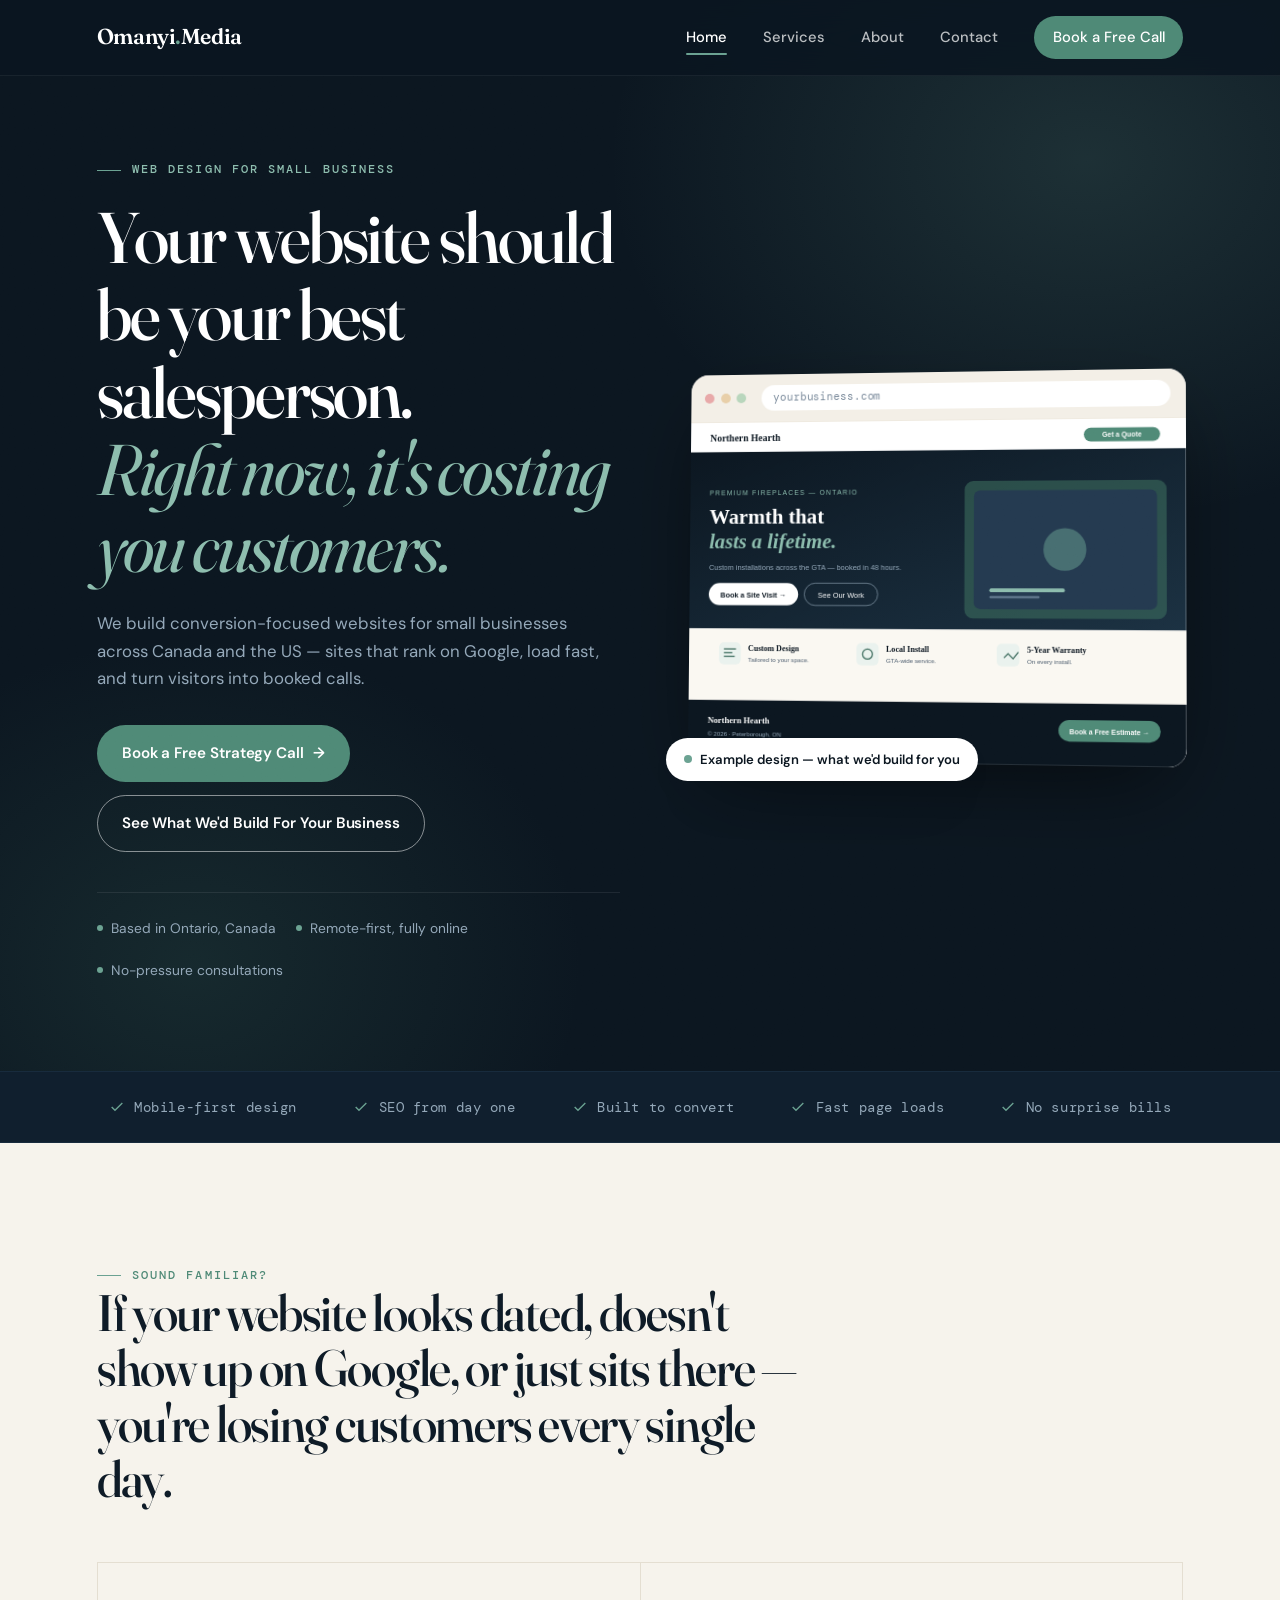
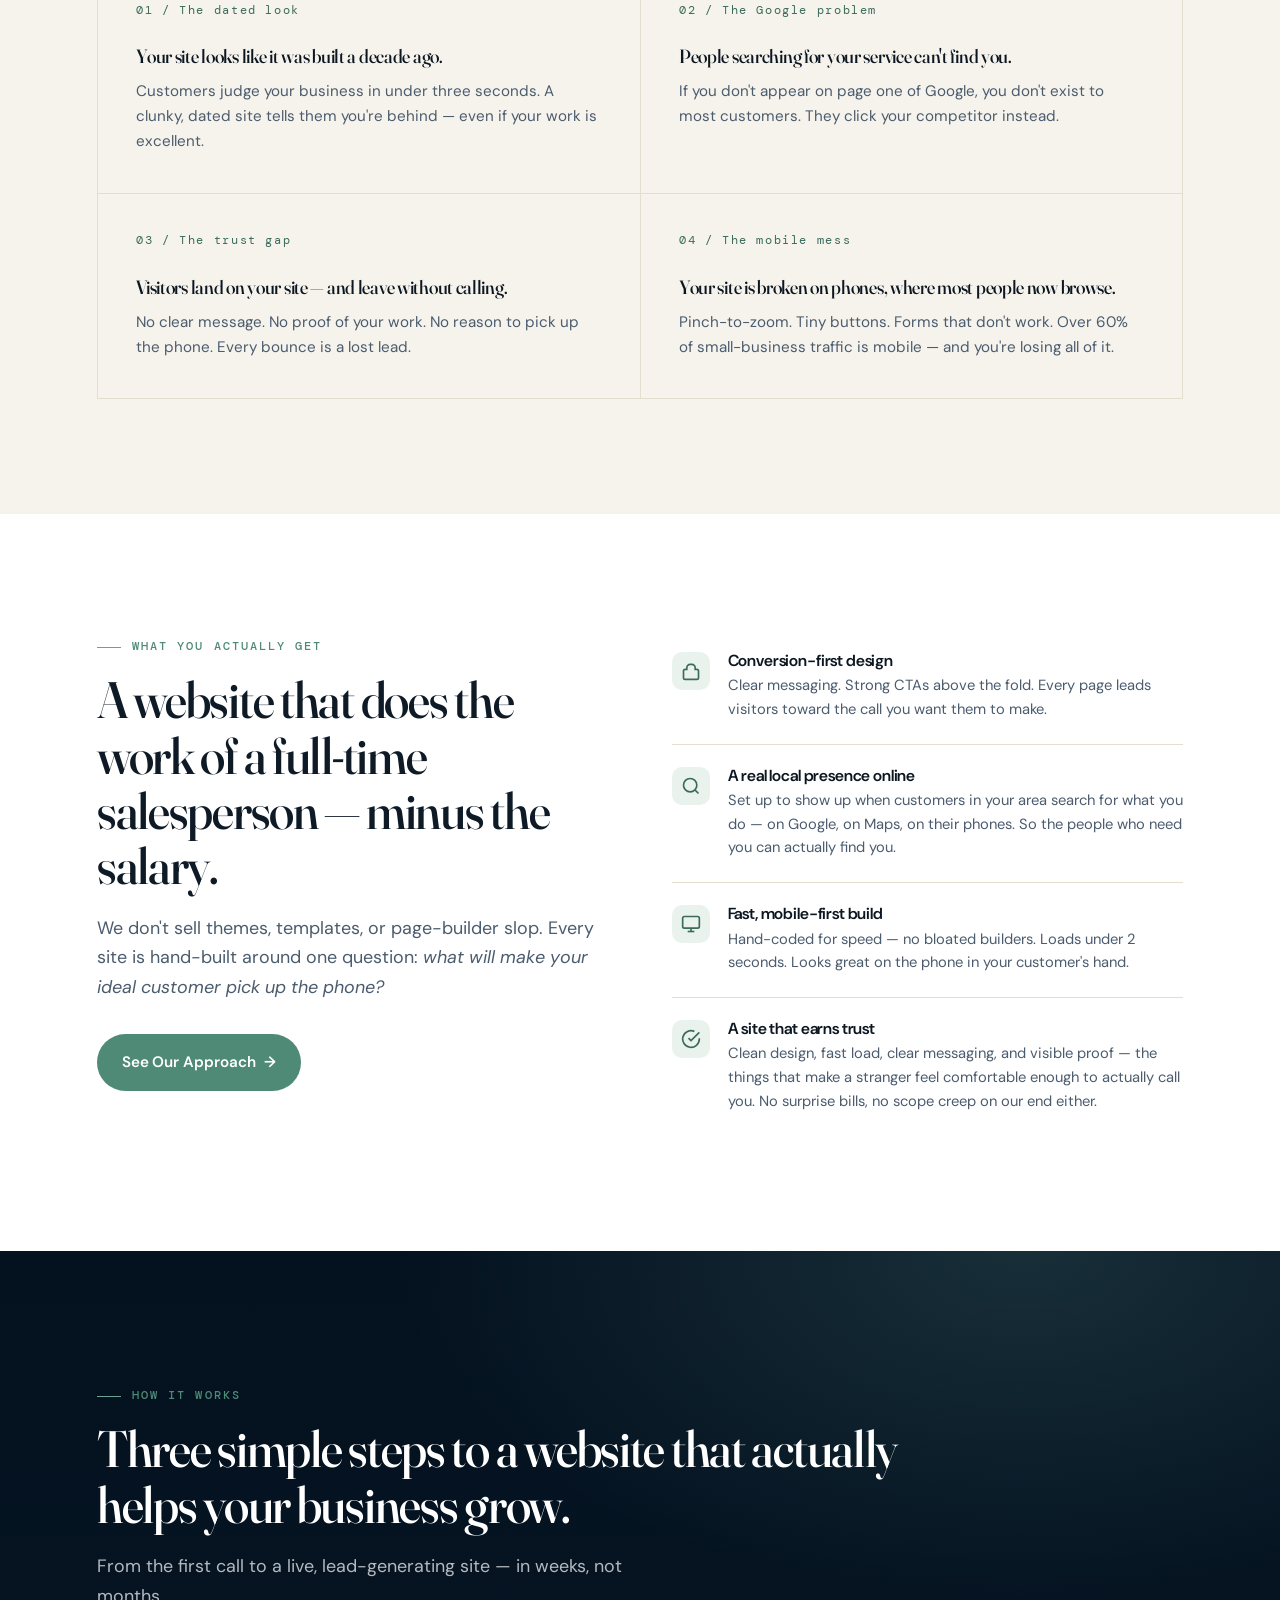
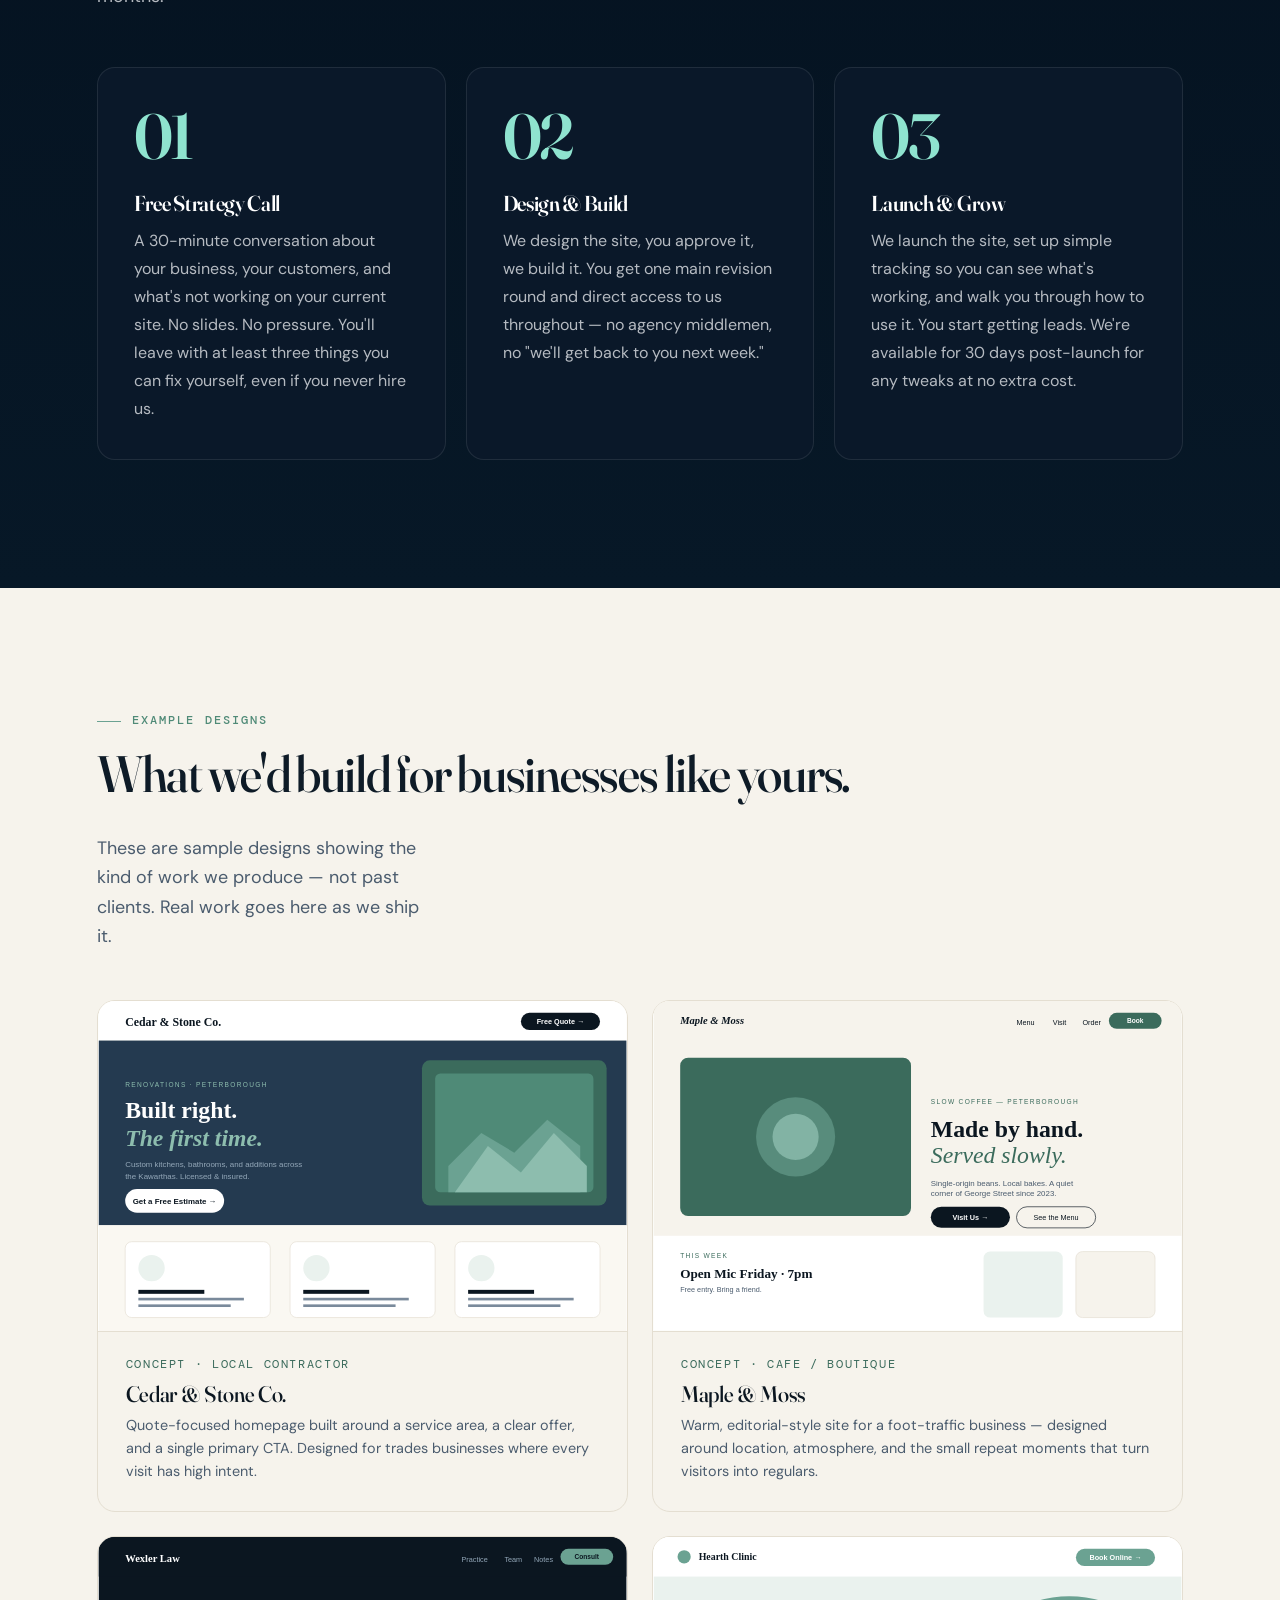
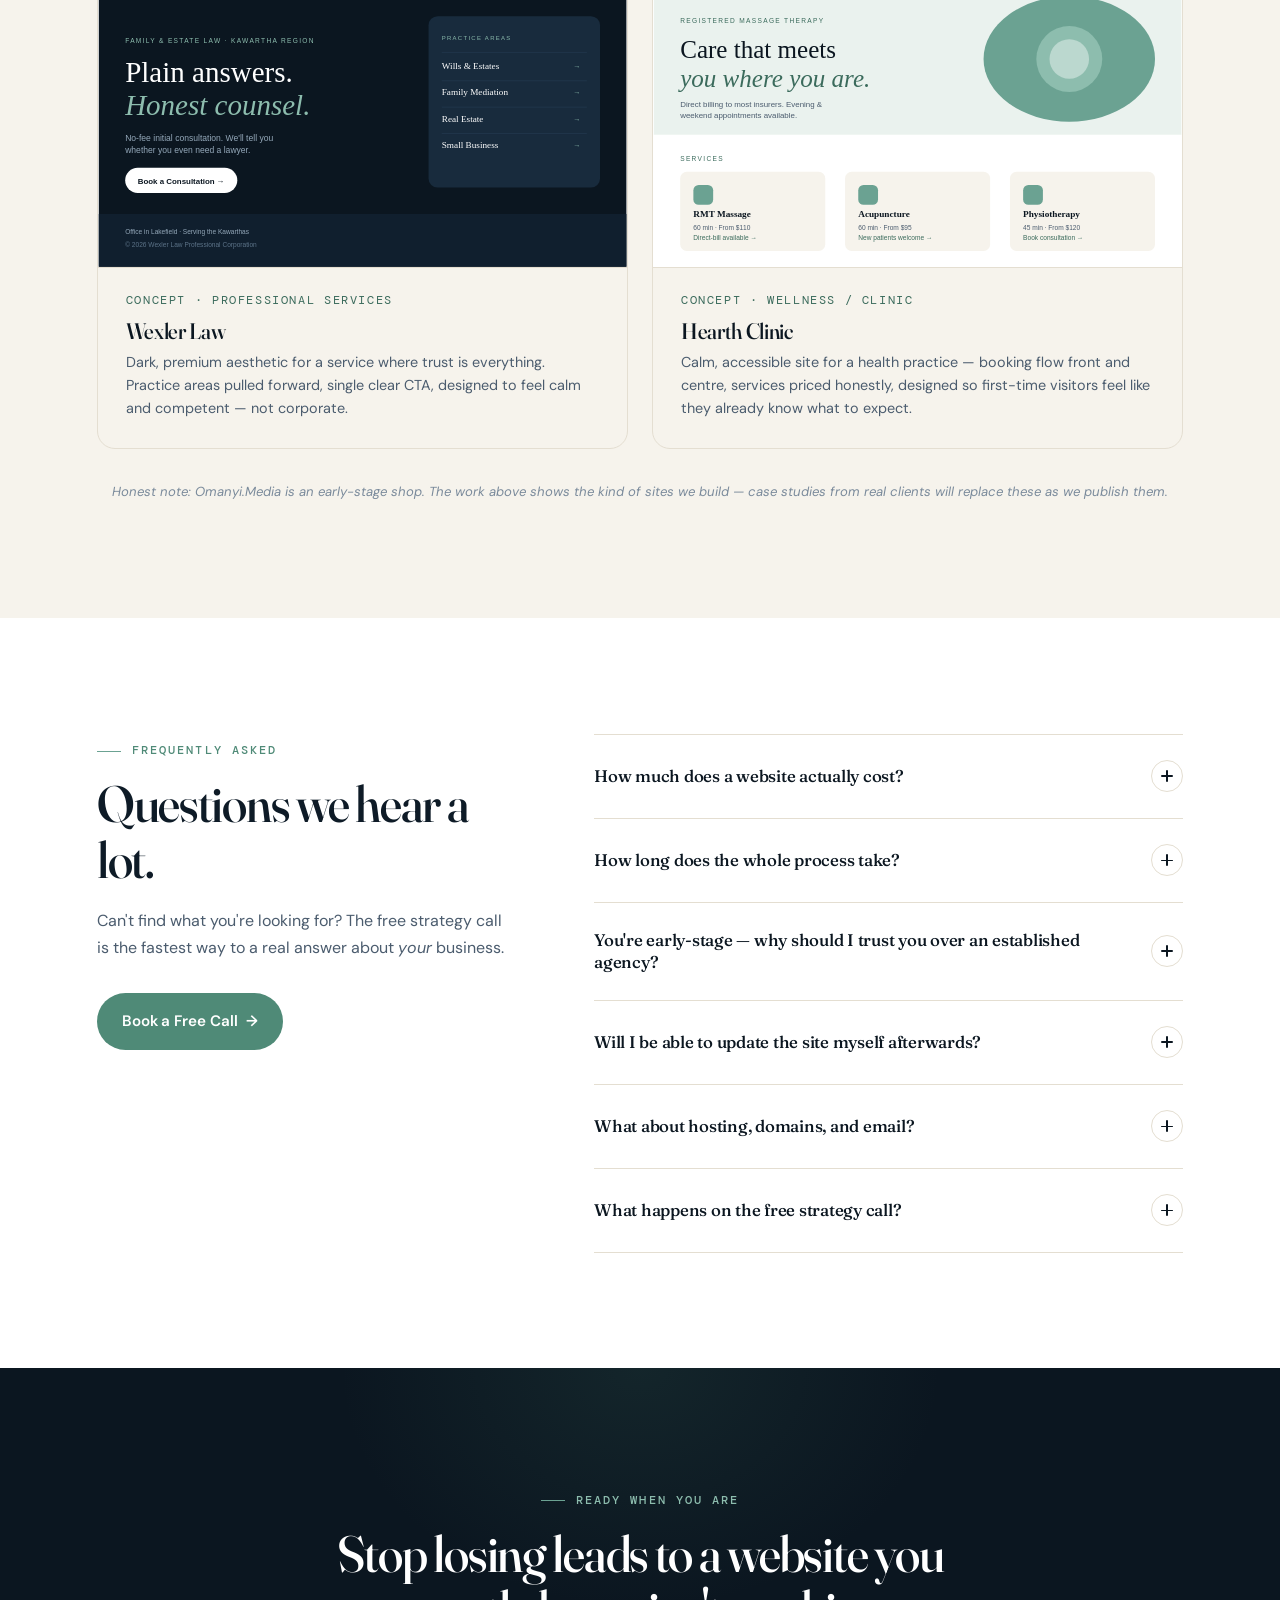
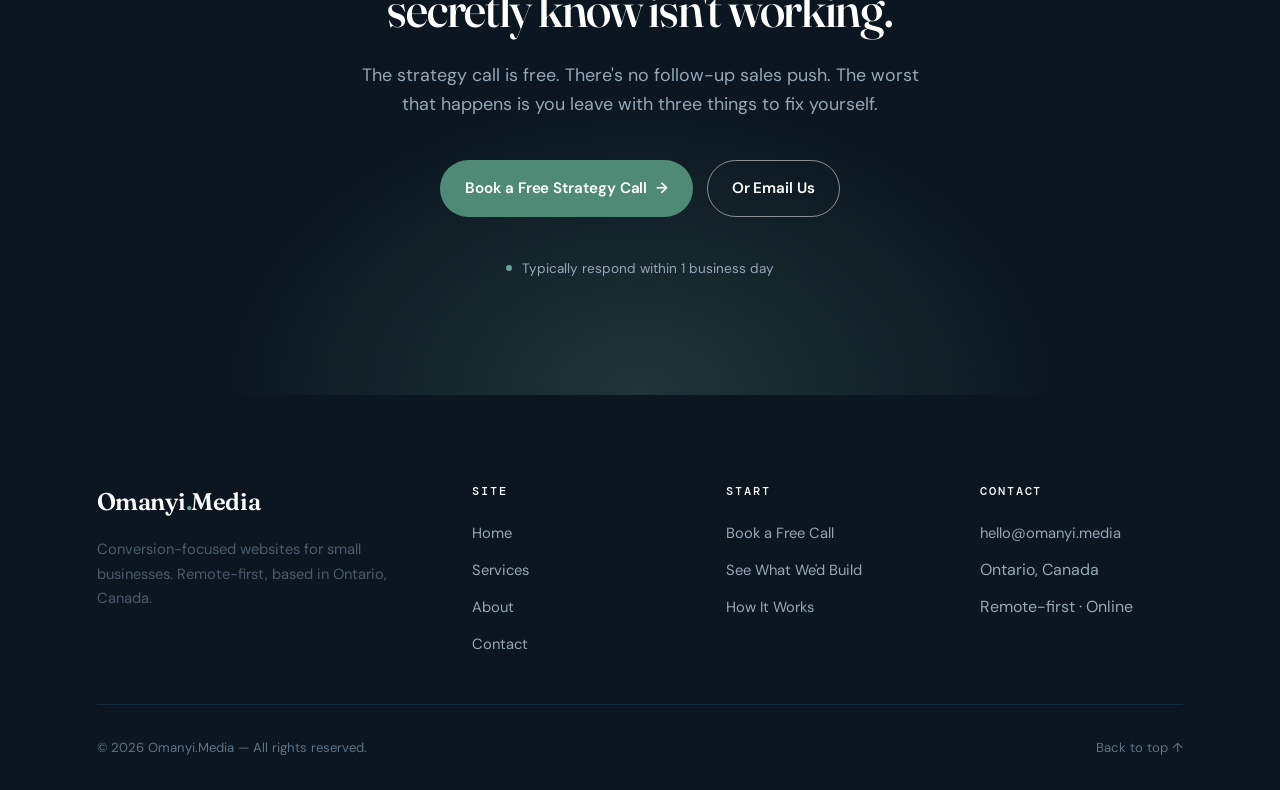
==== commit e8be04d8: "modified the process layout and html" ====
--- a/index.html
+++ b/index.html
@@ -254,7 +254,7 @@
       <div class="wrap">
         <div class="section-head reveal">
           <span class="eyebrow">How it works</span>
-          <h2 style="margin-top:1rem;">Three steps. Zero jargon.</h2>
+          <h2>Three simple steps to a website that actually helps your business grow.</h2>
           <p class="lede" style="margin-top:1.25rem;">From the first call to a live, lead-generating site — in weeks, not months.</p>
         </div>
 
--- a/css/pages/home.css
+++ b/css/pages/home.css
@@ -260,62 +260,108 @@
 
 /* ── PROCESS ───────────────────────────────────────────────── */
 .process {
-  background: var(--ink-900);
+  background: linear-gradient(180deg, #04111f 0%, #071827 100%);
   color: var(--paper);
   position: relative;
   overflow: hidden;
-}
+  padding: 8rem 0;
+}
+
 .process::before {
   content: '';
-  position: absolute; inset: 0;
-  background: radial-gradient(900px 500px at 80% 0%, rgba(107,162,146,0.10), transparent 70%);
+  position: absolute;
+  inset: 0;
+  background: radial-gradient(
+    900px 500px at 80% 0%,
+    rgba(143, 227, 207, 0.14),
+    transparent 70%
+  );
   pointer-events: none;
 }
-.process .section-head { position: relative; }
+
+.process .section-head {
+  position: relative;
+  z-index: 1;
+  max-width: 820px;
+}
+
+.process .section-head h2 {
+  color: var(--paper);
+  opacity: 1;
+}
+
+.process .lede {
+  color: rgba(248, 250, 252, 0.72);
+}
+
 .process-list {
   position: relative;
+  z-index: 1;
   display: grid;
   grid-template-columns: repeat(3, 1fr);
   gap: 1.25rem;
-  margin-top: 3rem;
-}
+  margin-top: 3.5rem;
+}
+
 .process-step {
-  background: var(--ink-800);
-  border: 1px solid var(--ink-700);
+  background: rgba(11, 26, 42, 0.96);
+  border: 1px solid rgba(255, 255, 255, 0.09);
   border-radius: var(--radius-l);
-  padding: 2rem;
-  position: relative;
-  transition: transform 0.4s var(--ease), border-color 0.3s var(--ease);
-}
+  padding: 2.25rem;
+  position: relative;
+  transition:
+    transform 0.4s var(--ease),
+    border-color 0.3s var(--ease),
+    box-shadow 0.3s var(--ease);
+}
+
 .process-step:hover {
-  transform: translateY(-4px);
-  border-color: var(--green-600);
-}
+  transform: translateY(-6px);
+  border-color: rgba(143, 227, 207, 0.35);
+  box-shadow: 0 20px 60px rgba(0, 0, 0, 0.35);
+}
+
 .process-step .step-num {
   font-family: var(--font-display);
-  font-size: 3rem;
-  font-weight: 500;
+  font-size: 4rem;
+  font-weight: 600;
   font-variation-settings: "opsz" 144;
-  color: var(--green-500);
+  color: #8fe3cf;
   line-height: 1;
-  letter-spacing: -0.03em;
+  letter-spacing: -0.04em;
   display: block;
-  margin-bottom: 1.25rem;
-}
+  margin-bottom: 1.5rem;
+}
+
 .process-step h3 {
-  color: var(--paper);
-  font-size: 1.3rem;
-  margin-bottom: 0.6rem;
-  font-weight: 500;
-}
+  color: #ffffff;
+  font-size: 1.35rem;
+  margin-bottom: 0.75rem;
+  font-weight: 600;
+}
+
 .process-step p {
-  color: var(--ink-300);
-  font-size: 0.94rem;
-  line-height: 1.65;
+  color: rgba(248, 250, 252, 0.72);
+  font-size: 1rem;
+  line-height: 1.75;
 }
 
 @media (max-width: 880px) {
-  .process-list { grid-template-columns: 1fr; }
+  .process {
+    padding: 5rem 0;
+  }
+
+  .process-list {
+    grid-template-columns: 1fr;
+  }
+
+  .process-step {
+    padding: 1.75rem;
+  }
+
+  .process-step .step-num {
+    font-size: 3.25rem;
+  }
 }
 
 /* ── WORK / EXAMPLE DESIGNS ────────────────────────────────── */
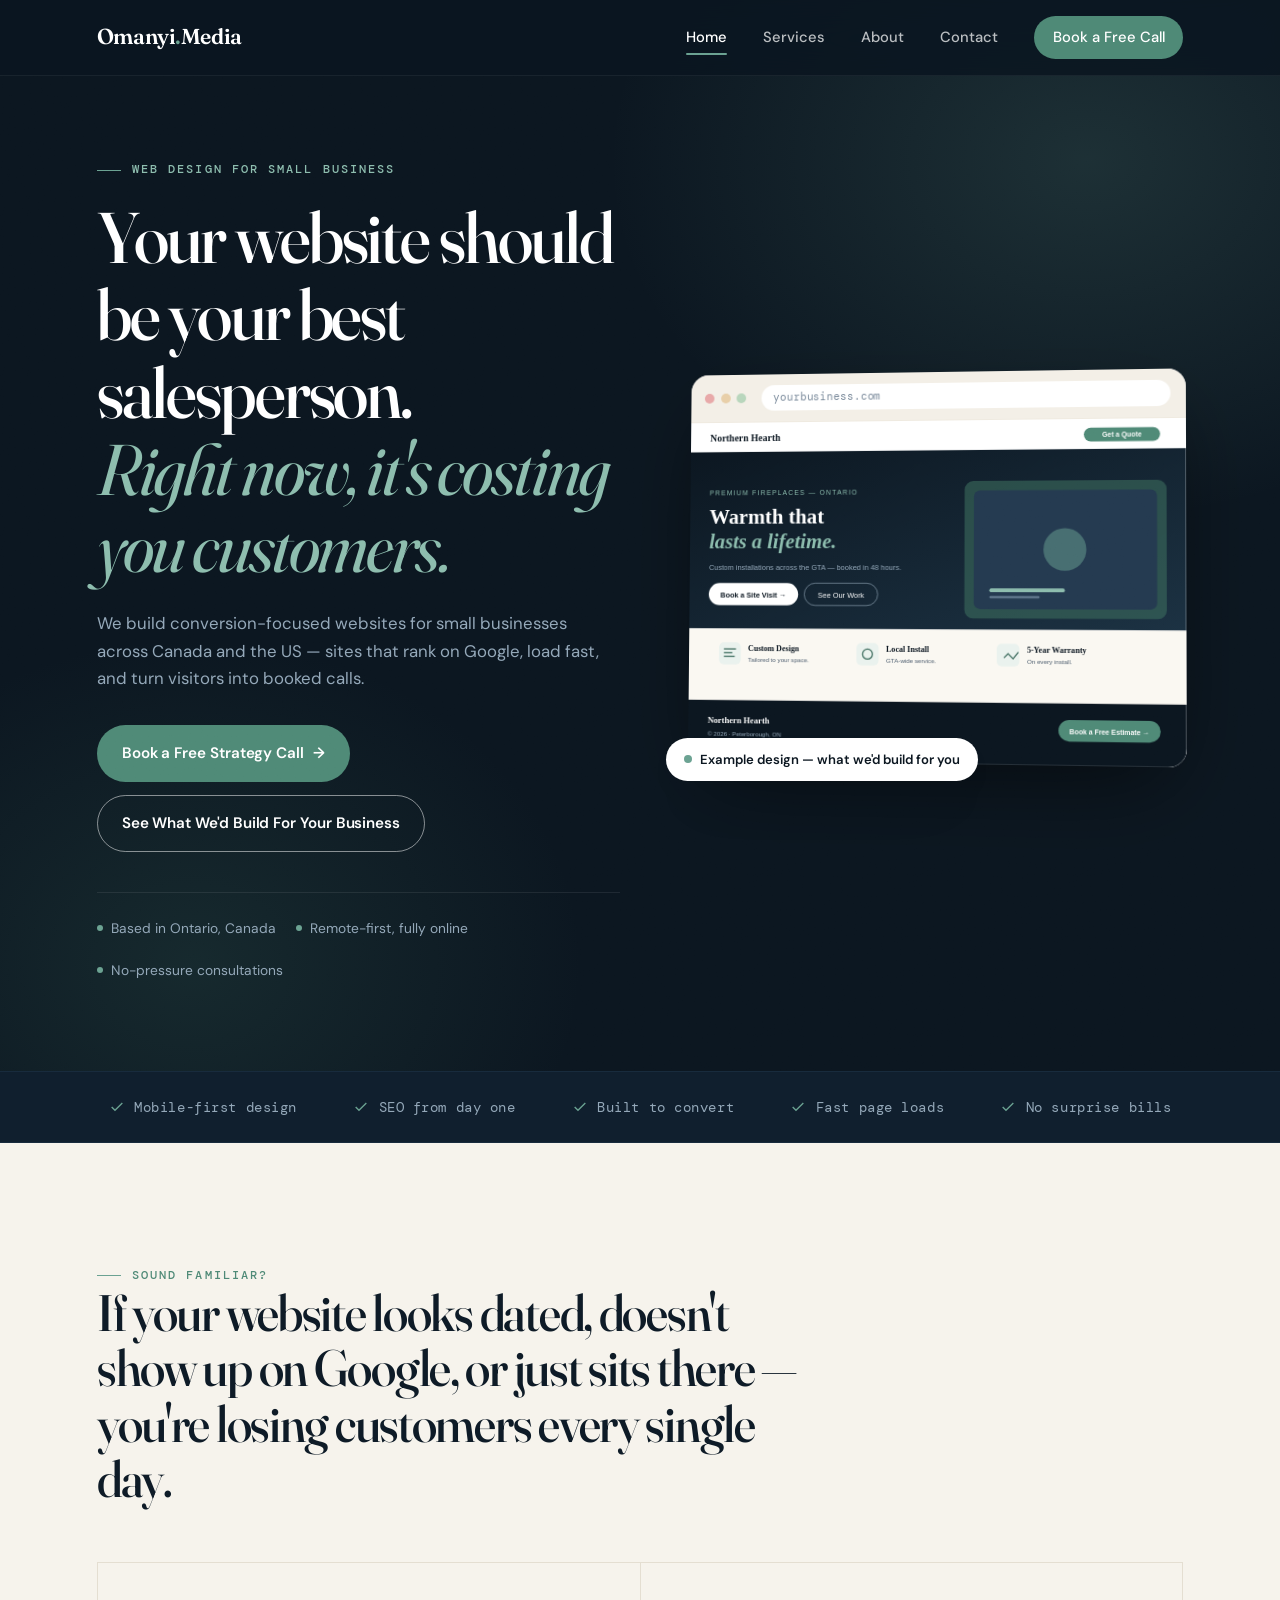
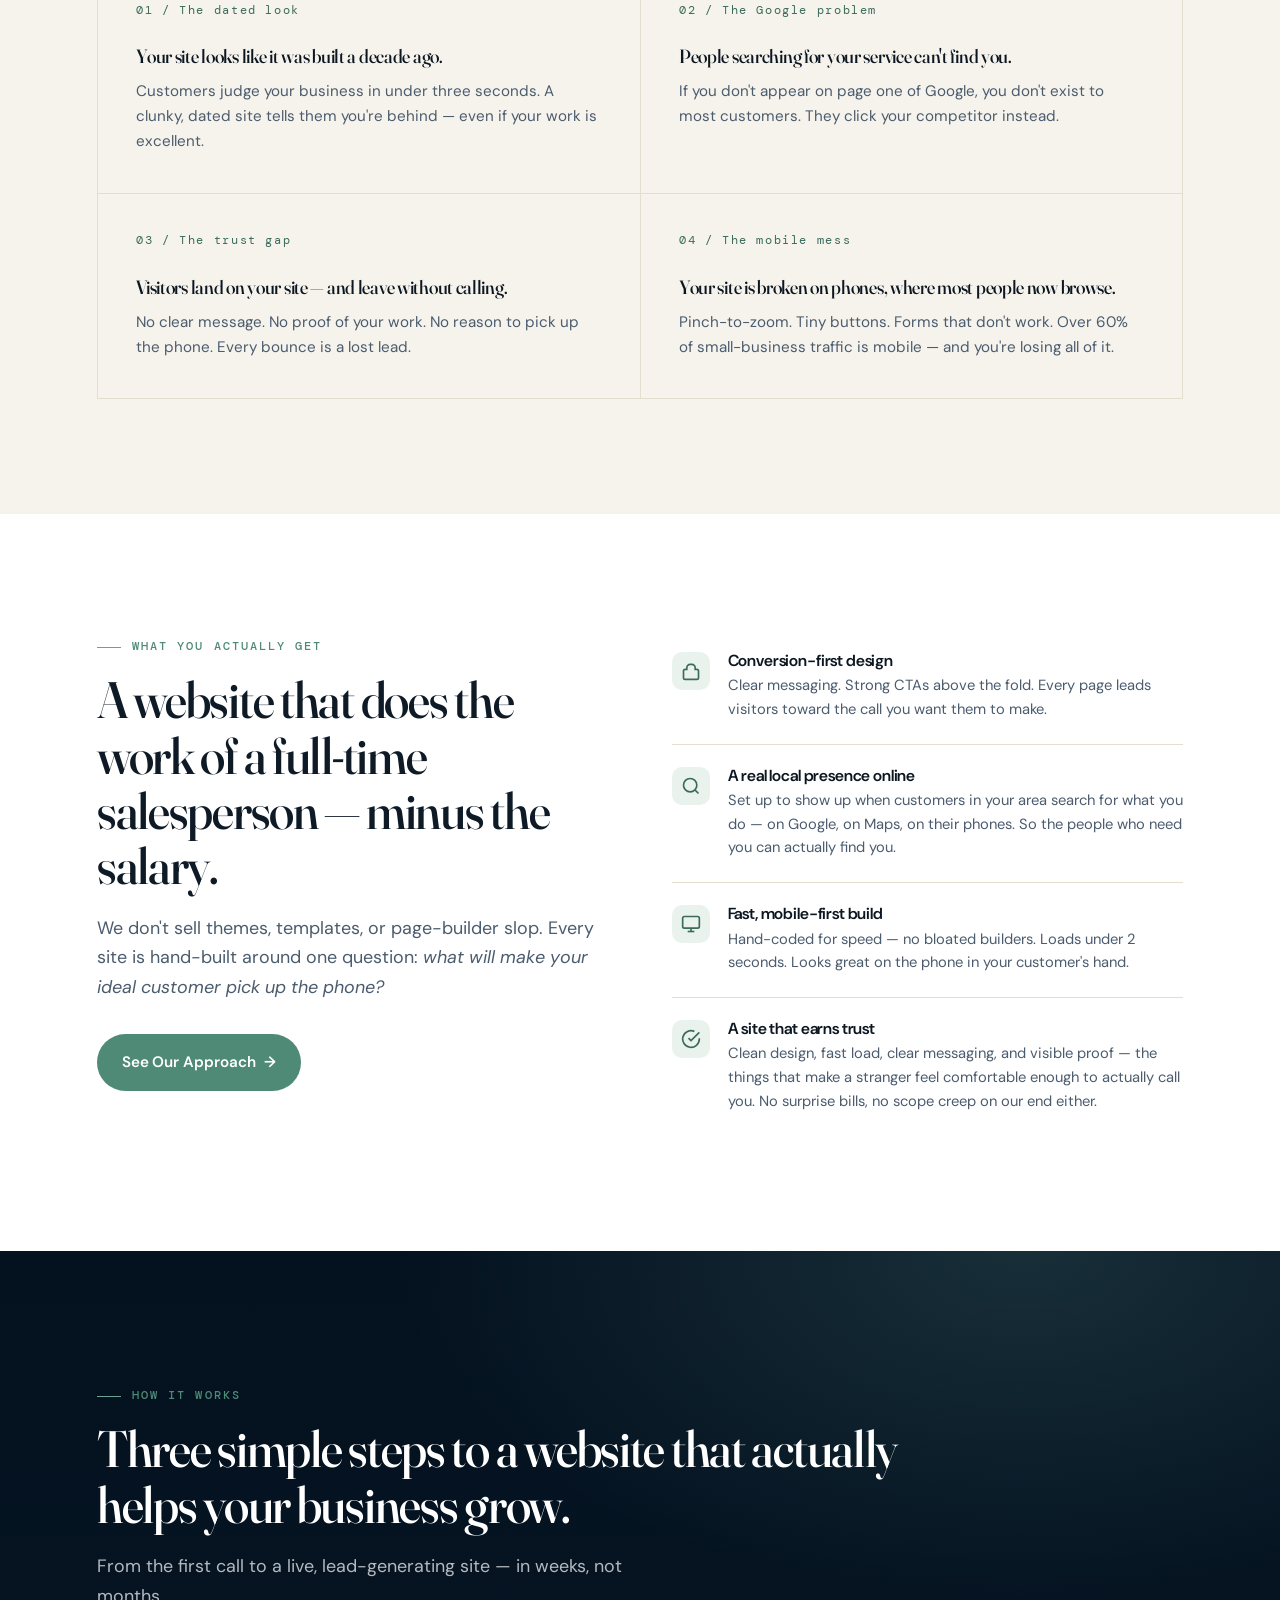
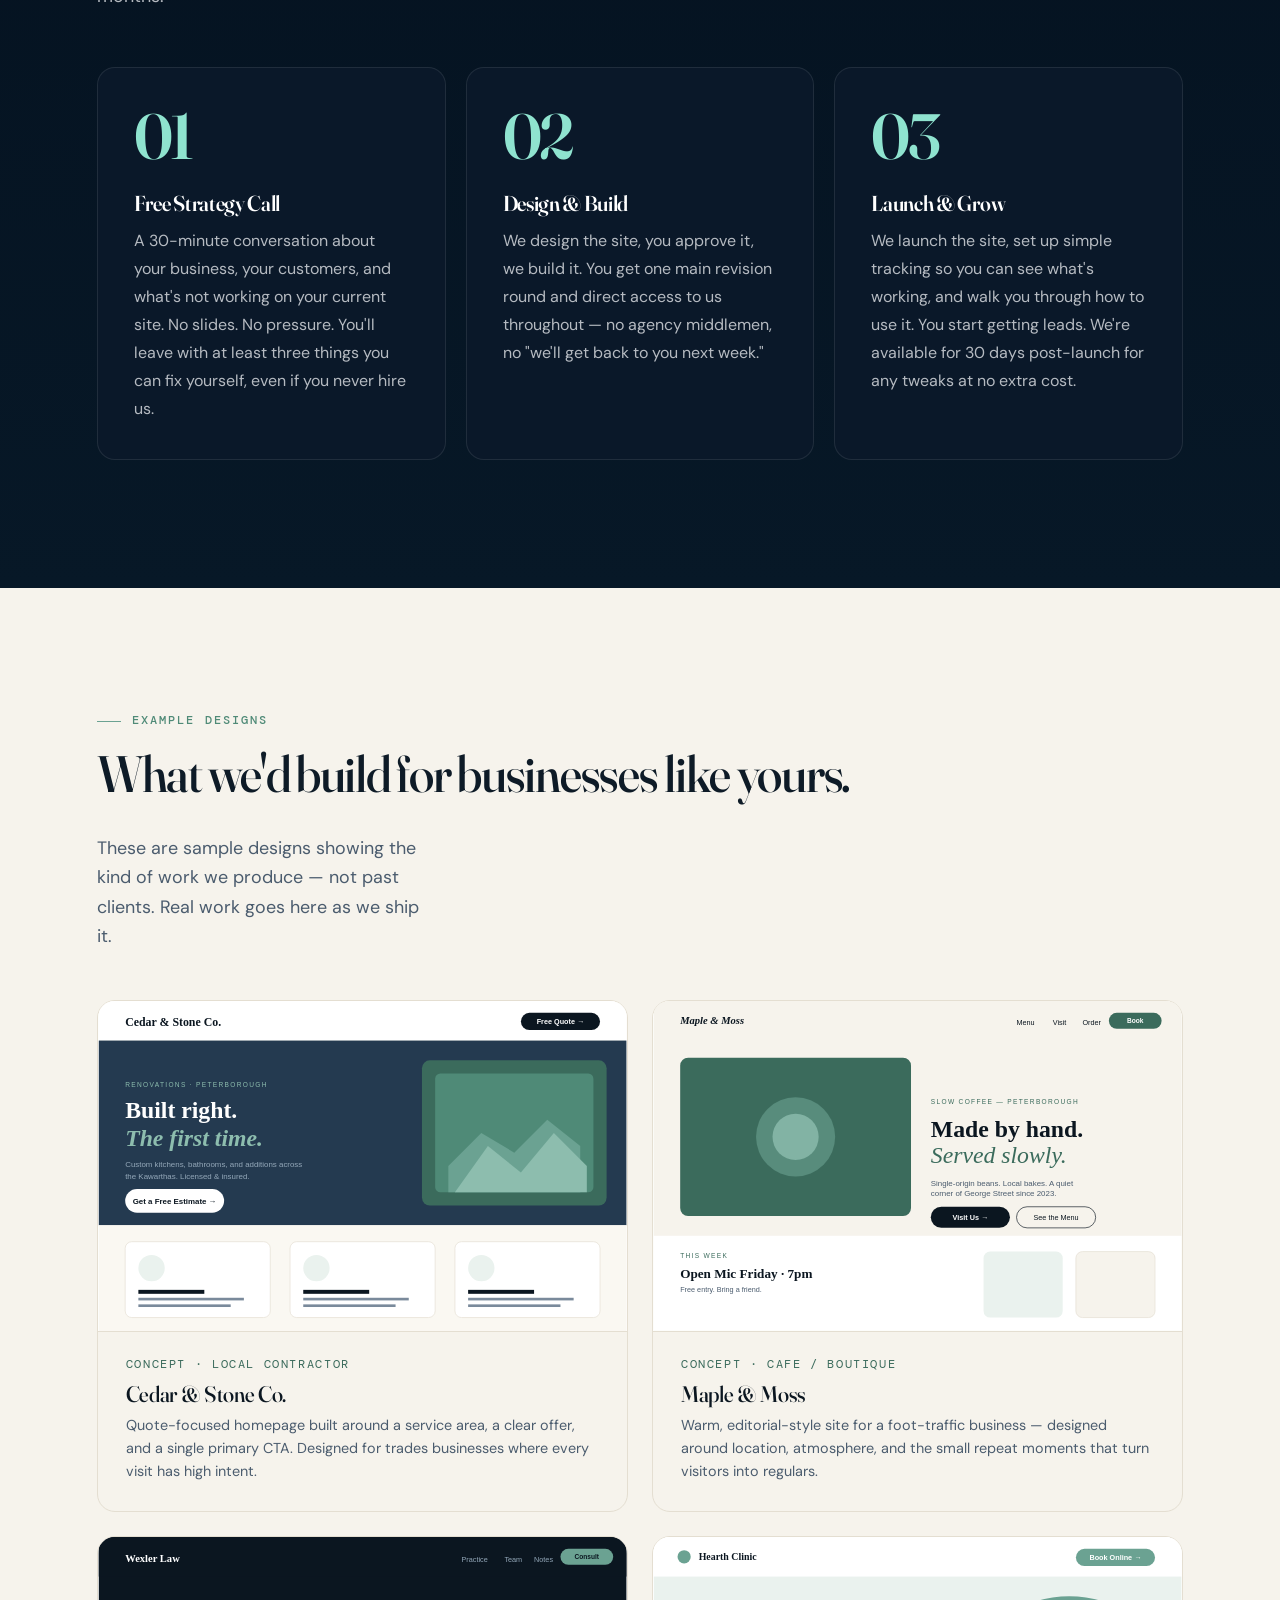
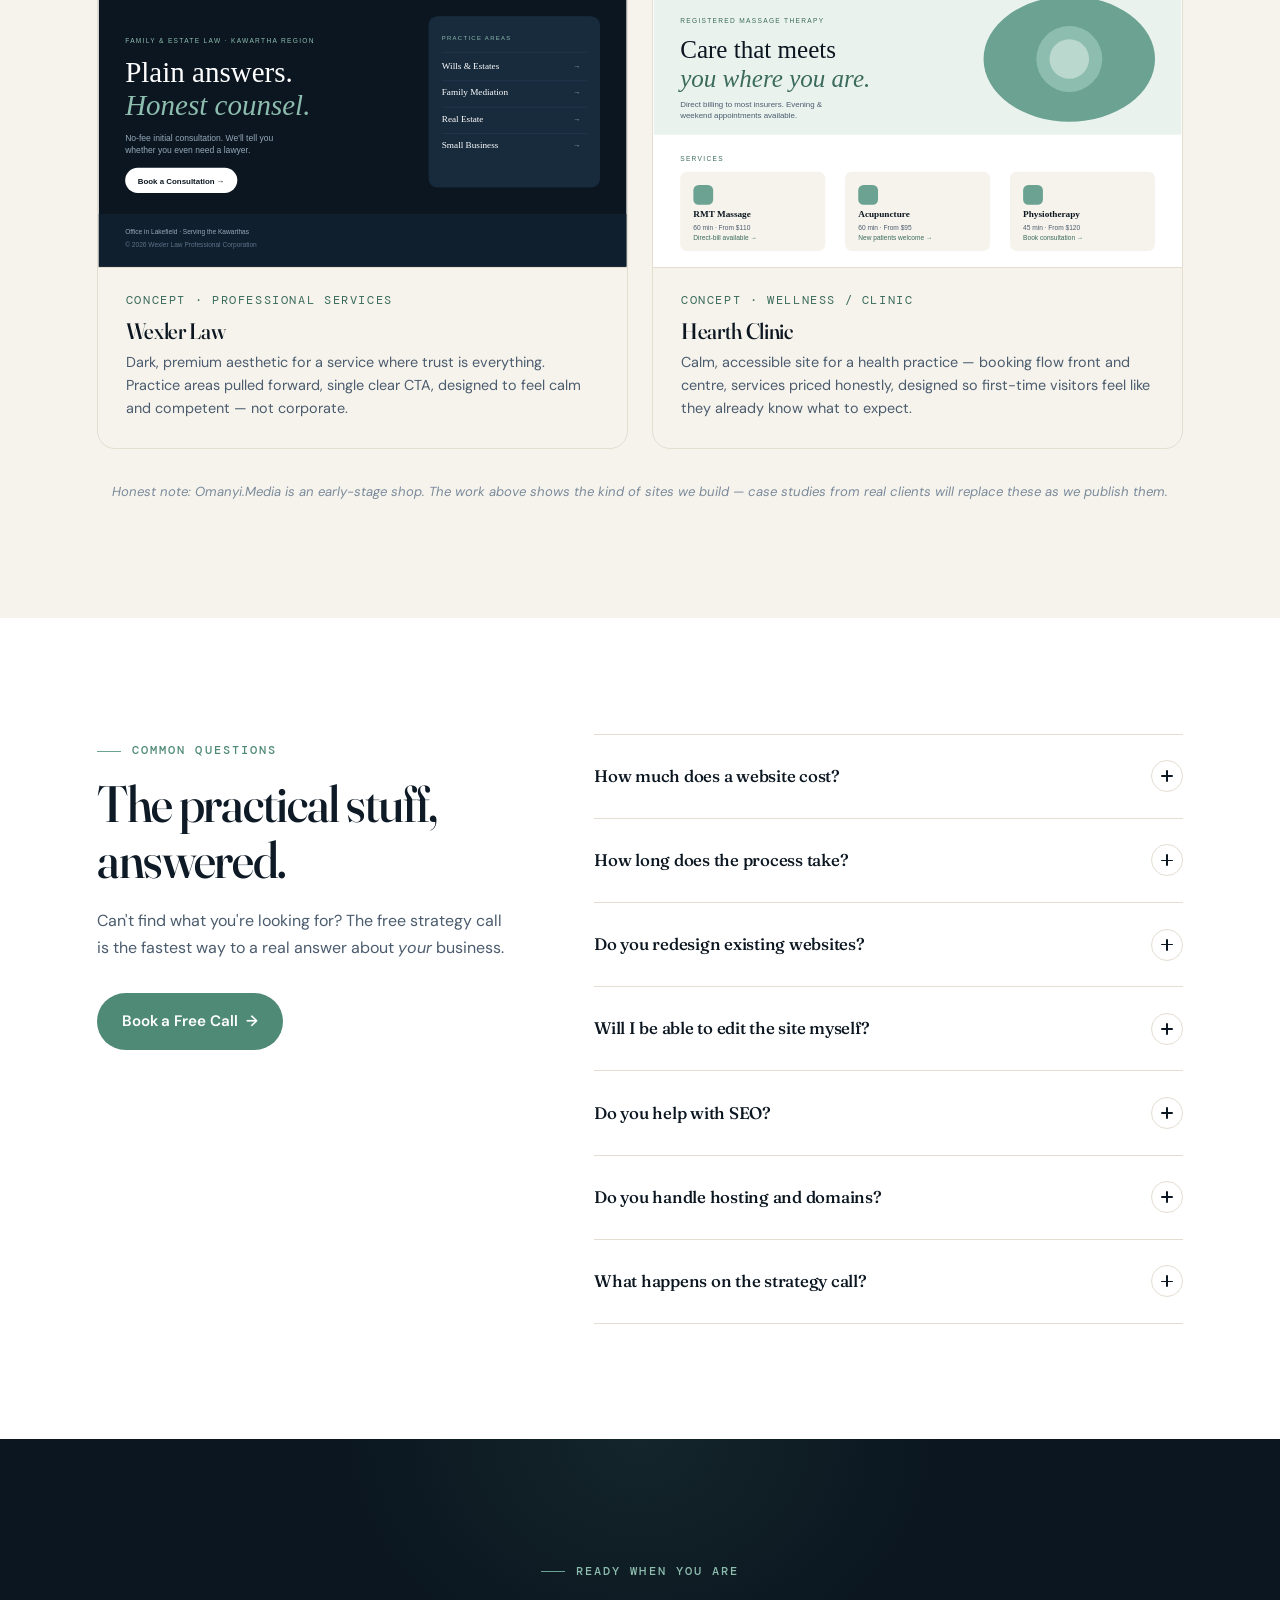
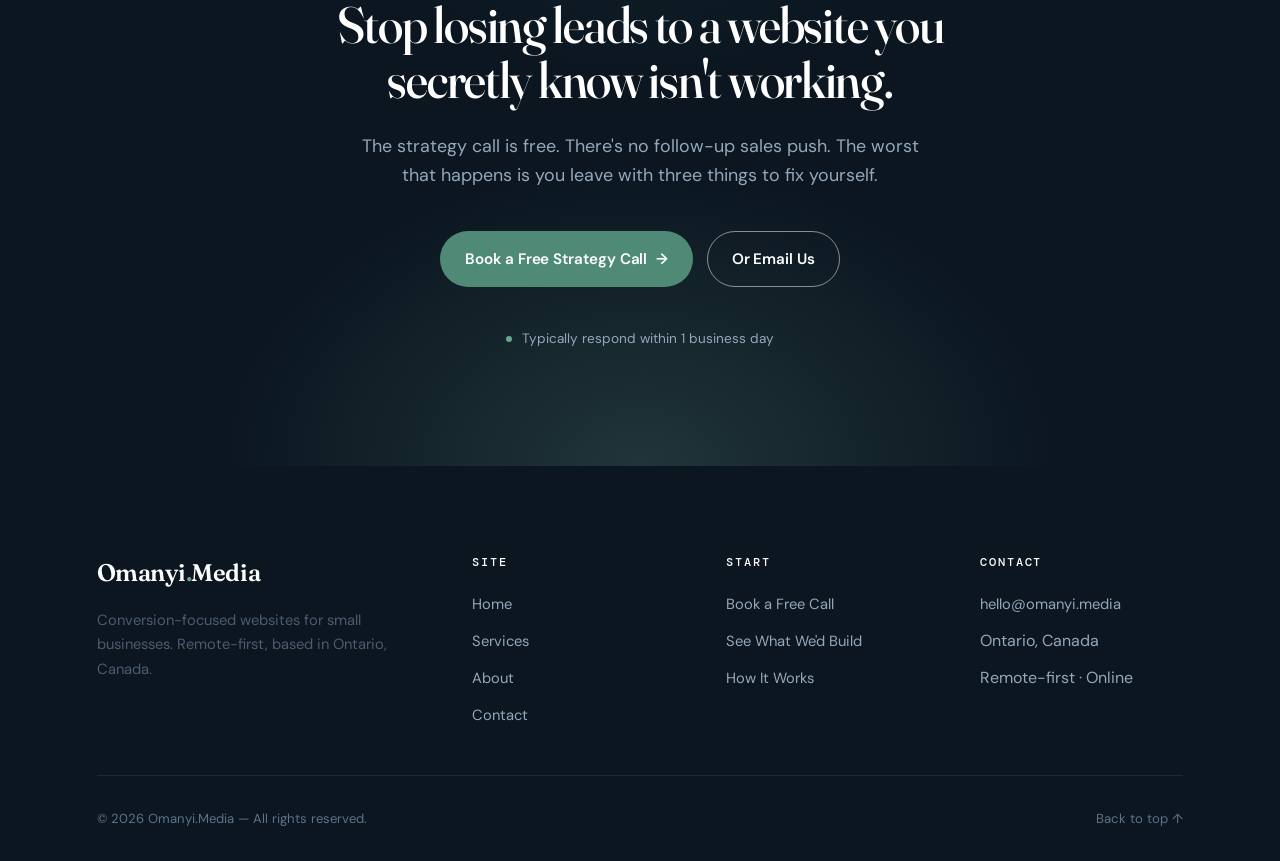
==== commit 278a521b: "Restructure content architecture Homepage FAQ trimmed to operational questions; services FAQ replace" ====
--- a/index.html
+++ b/index.html
@@ -482,8 +482,8 @@
       <div class="wrap">
         <div class="faq-layout">
           <aside class="faq-aside reveal">
-            <span class="eyebrow">Frequently asked</span>
-            <h2 style="margin-top:1rem;">Questions we hear a lot.</h2>
+            <span class="eyebrow">Common questions</span>
+            <h2 style="margin-top:1rem;">The practical stuff, answered.</h2>
             <p style="margin-top: 1.25rem;">Can't find what you're looking for? The free strategy call is the fastest way to a real answer about <em>your</em> business.</p>
             <div style="margin-top: 2rem;">
               <a href="contact.html#book" class="btn btn-primary">Book a Free Call <span class="arrow">→</span></a>
@@ -493,67 +493,79 @@
           <div class="faq-list">
             <article class="faq-item">
               <button class="faq-q" aria-expanded="false">
-                <span>How much does a website actually cost?</span>
+                <span>How much does a website cost?</span>
                 <span class="toggle" aria-hidden="true"></span>
               </button>
               <div class="faq-a">
                 <div class="faq-a-inner">
-                  It depends on the scope, but most small-business sites we build land between $1,500 and $4,500 CAD as a one-time fee. We'll quote you a fixed price on the strategy call — no surprises later. There's no monthly retainer required.
+                  Every business is different, so we don't publish one-size-fits-all prices. After a quick strategy call we'll send you a written quote within 48 hours — a single agreed price, paid once. No hourly billing, no monthly retainer required.
                 </div>
               </div>
             </article>
 
             <article class="faq-item">
               <button class="faq-q" aria-expanded="false">
-                <span>How long does the whole process take?</span>
+                <span>How long does the process take?</span>
                 <span class="toggle" aria-hidden="true"></span>
               </button>
               <div class="faq-a">
                 <div class="faq-a-inner">
-                  Most projects go from kickoff call to live site in 3 to 6 weeks. The biggest variable is how quickly you can get us your content (photos, copy, business info). We'll give you a realistic timeline on the strategy call.
+                  Most small-business sites go from kickoff call to live site in 3 to 6 weeks. The biggest variable is how quickly you can get us your content — photos, copy, business details. We'll agree on a realistic timeline before we start, and we stick to it.
                 </div>
               </div>
             </article>
 
             <article class="faq-item">
               <button class="faq-q" aria-expanded="false">
-                <span>You're early-stage — why should I trust you over an established agency?</span>
+                <span>Do you redesign existing websites?</span>
                 <span class="toggle" aria-hidden="true"></span>
               </button>
               <div class="faq-a">
                 <div class="faq-a-inner">
-                  Honest answer: because we have something to prove. You'll get the founder's direct attention, faster turnaround, and pricing that bigger agencies can't match. We'd rather under-promise and over-deliver than be one more invoice in your inbox.
+                  Often, yes. If your current site has a solid foundation, a focused redesign may be all you need. If it's built on a clunky template that fights you at every turn, rebuilding is usually faster and cheaper than untangling it. We'll tell you straight which makes more sense for you.
                 </div>
               </div>
             </article>
 
             <article class="faq-item">
               <button class="faq-q" aria-expanded="false">
-                <span>Will I be able to update the site myself afterwards?</span>
+                <span>Will I be able to edit the site myself?</span>
                 <span class="toggle" aria-hidden="true"></span>
               </button>
               <div class="faq-a">
                 <div class="faq-a-inner">
-                  Yes. We build sites with simple editing in mind so you can update text, swap photos, and add posts without calling us. We also include a 30-minute training session at handoff so you're never stuck.
+                  Yes. We build with simple editing in mind, so you can update text, swap photos, and add posts without calling us. We also include a 30-minute training session at handoff so you're never stuck — and you own everything.
                 </div>
               </div>
             </article>
 
             <article class="faq-item">
               <button class="faq-q" aria-expanded="false">
-                <span>What about hosting, domains, and email?</span>
+                <span>Do you help with SEO?</span>
                 <span class="toggle" aria-hidden="true"></span>
               </button>
               <div class="faq-a">
                 <div class="faq-a-inner">
-                  We help you set up hosting and your domain at cost (you own everything, in your name). Most clients pay $10–$25/month for hosting directly to the provider — no markup from us. Email setup is included in the project.
+                  Every site is built on solid foundations from day one — clean structure, fast loading, mobile-friendly layout, and your Google Business Profile connected. That gives local customers a real chance of finding you when they search. SEO isn't magic, but a properly built site is the groundwork everything else stands on.
                 </div>
               </div>
             </article>
 
             <article class="faq-item">
               <button class="faq-q" aria-expanded="false">
-                <span>What happens on the free strategy call?</span>
+                <span>Do you handle hosting and domains?</span>
+                <span class="toggle" aria-hidden="true"></span>
+              </button>
+              <div class="faq-a">
+                <div class="faq-a-inner">
+                  We help you set up hosting and your domain at cost — you own everything, in your name. Most clients pay $10–$25/month for hosting directly to the provider, with no markup from us. Email setup is included in the project.
+                </div>
+              </div>
+            </article>
+
+            <article class="faq-item">
+              <button class="faq-q" aria-expanded="false">
+                <span>What happens on the strategy call?</span>
                 <span class="toggle" aria-hidden="true"></span>
               </button>
               <div class="faq-a">
@@ -566,7 +578,7 @@
         </div>
       </div>
     </section>
-
+    
     <!-- ─────────── FINAL CTA ─────────── -->
     <section class="cta-final on-dark section">
       <div class="wrap">
